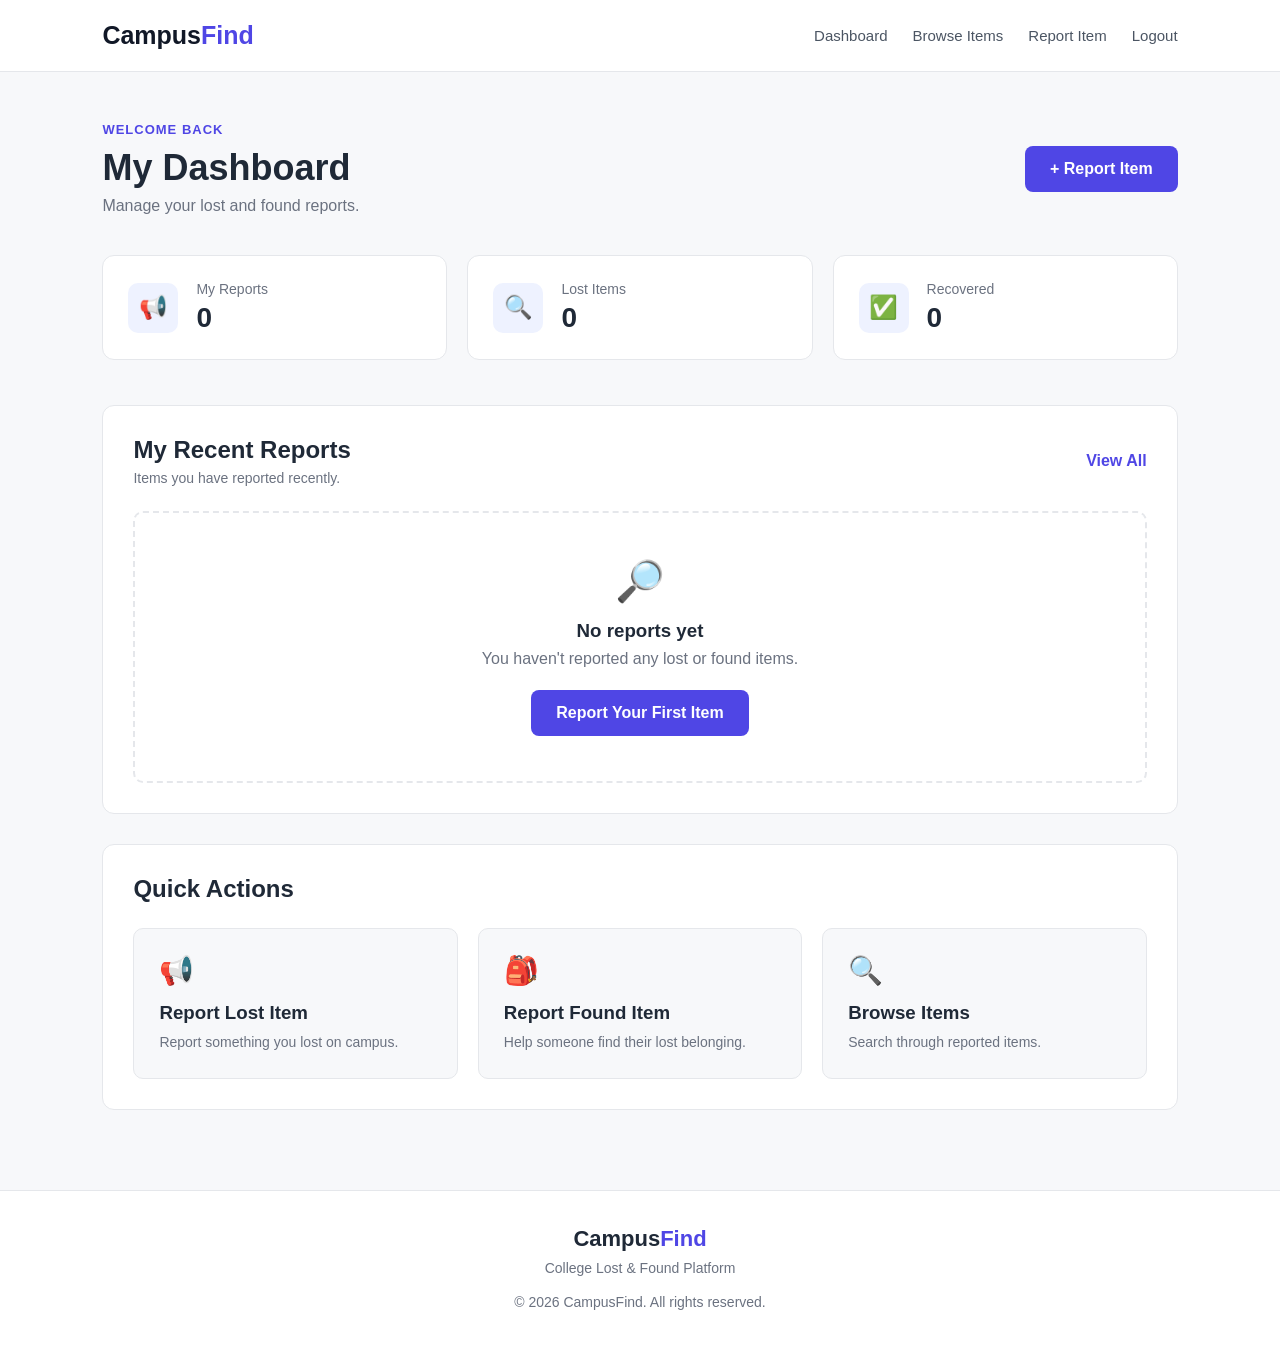
==== frontend/dashboard.html @ 8ce47c78 "Add user dashboard UI" ====
<!DOCTYPE html>
<html lang="en">

<head>
    <meta charset="UTF-8">
    <meta name="viewport" content="width=device-width, initial-scale=1.0">

    <title>Dashboard | CampusFind</title>

    <link rel="stylesheet" href="css/style.css">
</head>

<body>

    <!-- NAVBAR -->
    <nav class="navbar">

        <a href="index.html" class="logo">
            Campus<span>Find</span>
        </a>

        <div class="nav-links">
            <a href="dashboard.html">Dashboard</a>
            <a href="items.html">Browse Items</a>
            <a href="report.html">Report Item</a>
            <a href="index.html">Logout</a>
        </div>

    </nav>


    <!-- DASHBOARD -->
    <main class="dashboard">

        <div class="dashboard-header">

            <div>
                <p class="small-title">WELCOME BACK</p>

                <h1>My Dashboard</h1>

                <p class="dashboard-subtitle">
                    Manage your lost and found reports.
                </p>
            </div>

            <a href="report.html" class="btn primary-btn">
                + Report Item
            </a>

        </div>


        <!-- STAT CARDS -->
        <section class="stats">

            <div class="stat-card">
                <div class="stat-icon">📢</div>

                <div>
                    <p>My Reports</p>
                    <h2>0</h2>
                </div>
            </div>


            <div class="stat-card">
                <div class="stat-icon">🔍</div>

                <div>
                    <p>Lost Items</p>
                    <h2>0</h2>
                </div>
            </div>


            <div class="stat-card">
                <div class="stat-icon">✅</div>

                <div>
                    <p>Recovered</p>
                    <h2>0</h2>
                </div>
            </div>

        </section>


        <!-- MY REPORTS -->
        <section class="dashboard-section">

            <div class="section-title-row">

                <div>
                    <h2>My Recent Reports</h2>

                    <p>
                        Items you have reported recently.
                    </p>
                </div>

                <a href="items.html">
                    View All
                </a>

            </div>


            <!-- EMPTY STATE -->
            <div class="empty-state">

                <div class="empty-icon">
                    🔎
                </div>

                <h3>No reports yet</h3>

                <p>
                    You haven't reported any lost or found items.
                </p>

                <a href="report.html" class="btn primary-btn">
                    Report Your First Item
                </a>

            </div>

        </section>


        <!-- QUICK ACTIONS -->
        <section class="dashboard-section">

            <h2>Quick Actions</h2>

            <div class="quick-actions">

                <a href="report.html" class="quick-card">

                    <div class="quick-icon">📢</div>

                    <h3>Report Lost Item</h3>

                    <p>
                        Report something you lost on campus.
                    </p>

                </a>


                <a href="report.html" class="quick-card">

                    <div class="quick-icon">🎒</div>

                    <h3>Report Found Item</h3>

                    <p>
                        Help someone find their lost belonging.
                    </p>

                </a>


                <a href="items.html" class="quick-card">

                    <div class="quick-icon">🔍</div>

                    <h3>Browse Items</h3>

                    <p>
                        Search through reported items.
                    </p>

                </a>

            </div>

        </section>

    </main>


    <!-- FOOTER -->
    <footer>

        <div class="footer-logo">
            Campus<span>Find</span>
        </div>

        <p>
            College Lost & Found Platform
        </p>

        <p class="copyright">
            © 2026 CampusFind. All rights reserved.
        </p>

    </footer>

</body>

</html>
---- frontend/css/style.css ----
* {
    margin: 0;
    padding: 0;
    box-sizing: border-box;
}

body {
    font-family: Arial, sans-serif;
    background: #f7f8fa;
    color: #1f2937;
}


/* NAVBAR */

.navbar {
    height: 72px;
    background: white;

    display: flex;
    align-items: center;
    justify-content: space-between;

    padding: 0 8%;

    border-bottom: 1px solid #e5e7eb;
}

.logo {
    text-decoration: none;
    color: #111827;

    font-size: 25px;
    font-weight: 800;
}

.logo span,
.footer-logo span {
    color: #4f46e5;
}

.nav-links {
    display: flex;
    align-items: center;
    gap: 25px;
}

.nav-links a {
    text-decoration: none;
    color: #4b5563;
    font-size: 15px;
}

.nav-links a:hover {
    color: #4f46e5;
}

.nav-btn {
    background: #4f46e5;
    color: white !important;

    padding: 10px 18px;
    border-radius: 7px;
}


/* HERO */

.hero {
    min-height: 570px;

    display: flex;
    justify-content: center;
    align-items: center;

    text-align: center;

    padding: 60px 20px;

    background: white;
}

.hero-content {
    max-width: 750px;
}

.badge {
    display: inline-block;

    padding: 8px 14px;

    border-radius: 20px;

    background: #eef2ff;
    color: #4f46e5;

    font-size: 14px;
    font-weight: 600;

    margin-bottom: 22px;
}

.hero h1 {
    font-size: 58px;
    line-height: 1.1;

    color: #111827;

    margin-bottom: 25px;
}

.hero h1 span {
    display: block;
    color: #4f46e5;
}

.hero p {
    max-width: 620px;

    margin: 0 auto 32px;

    font-size: 18px;
    line-height: 1.7;

    color: #6b7280;
}


/* BUTTONS */

.hero-buttons {
    display: flex;
    justify-content: center;
    gap: 15px;
}

.btn {
    display: inline-block;

    padding: 14px 25px;

    border-radius: 8px;

    text-decoration: none;

    font-weight: 600;
}

.primary-btn {
    background: #4f46e5;
    color: white;
}

.primary-btn:hover {
    background: #4338ca;
}

.secondary-btn {
    background: white;
    color: #374151;

    border: 1px solid #d1d5db;
}


/* HOW IT WORKS */

.how-section {
    padding: 80px 8%;
}

.section-heading {
    text-align: center;
    margin-bottom: 45px;
}

.small-title {
    color: #4f46e5;

    font-size: 13px;
    font-weight: bold;

    letter-spacing: 1px;

    margin-bottom: 10px;
}

.section-heading h2 {
    font-size: 34px;
    margin-bottom: 12px;
}

.section-heading > p:last-child {
    color: #6b7280;
}


.steps {
    display: flex;
    justify-content: center;

    gap: 25px;
}

.step-card {
    background: white;

    width: 300px;

    padding: 30px;

    border: 1px solid #e5e7eb;

    border-radius: 12px;
}

.step-number {
    color: #4f46e5;

    font-size: 14px;
    font-weight: bold;

    margin-bottom: 20px;
}

.step-card h3 {
    margin-bottom: 12px;
}

.step-card p {
    color: #6b7280;
    line-height: 1.6;
}


/* CTA */

.cta {
    padding: 70px 20px;

    background: #111827;

    color: white;

    text-align: center;
}

.cta h2 {
    font-size: 34px;
    margin-bottom: 12px;
}

.cta p {
    color: #d1d5db;
    margin-bottom: 25px;
}


/* FOOTER */

footer {
    padding: 35px 20px;

    text-align: center;

    background: white;

    border-top: 1px solid #e5e7eb;
}

.footer-logo {
    font-size: 22px;
    font-weight: bold;

    margin-bottom: 8px;
}

footer p {
    color: #6b7280;
    font-size: 14px;
}

.copyright {
    margin-top: 18px;
}


/* MOBILE */

@media (max-width: 700px) {

    .navbar {
        padding: 0 5%;
    }

    .nav-links {
        gap: 10px;
    }

    .nav-links a:not(.nav-btn) {
        display: none;
    }

    .hero h1 {
        font-size: 42px;
    }

    .hero p {
        font-size: 16px;
    }

    .hero-buttons {
        flex-direction: column;
    }

    .steps {
        flex-direction: column;
        align-items: center;
    }

    .step-card {
        width: 100%;
        max-width: 400px;
    }
}
/* AUTH PAGES */

.auth-page {
    min-height: calc(100vh - 72px);

    display: flex;
    justify-content: center;
    align-items: center;

    padding: 50px 20px;

    background: #f7f8fa;
}

.auth-card {
    width: 100%;
    max-width: 450px;

    background: white;

    padding: 40px;

    border: 1px solid #e5e7eb;
    border-radius: 14px;

    box-shadow: 0 8px 30px rgba(0, 0, 0, 0.06);
}

.auth-header {
    text-align: center;
    margin-bottom: 30px;
}

.auth-header h1 {
    font-size: 30px;
    margin-bottom: 10px;
}

.auth-header p {
    color: #6b7280;
}


/* FORM */

.form-group {
    margin-bottom: 20px;
}

.form-group label {
    display: block;

    margin-bottom: 8px;

    font-size: 14px;
    font-weight: 600;
}

.form-group input {
    width: 100%;

    padding: 13px 14px;

    border: 1px solid #d1d5db;
    border-radius: 7px;

    font-size: 15px;

    outline: none;
}

.form-group input:focus {
    border-color: #4f46e5;
}


/* OPTIONS */

.form-options {
    display: flex;

    justify-content: space-between;
    align-items: center;

    margin-bottom: 25px;

    font-size: 13px;
}

.form-options a {
    color: #4f46e5;
    text-decoration: none;
}

.remember {
    display: flex;
    align-items: center;
    gap: 6px;
}


/* LOGIN BUTTON */

.auth-btn {
    width: 100%;

    padding: 14px;

    border: none;
    border-radius: 8px;

    background: #4f46e5;
    color: white;

    font-size: 16px;
    font-weight: 600;

    cursor: pointer;
}

.auth-btn:hover {
    background: #4338ca;
}


/* AUTH FOOTER */

.auth-footer {
    text-align: center;

    margin-top: 25px;

    font-size: 14px;

    color: #6b7280;
}

.auth-footer a {
    color: #4f46e5;

    font-weight: 600;

    text-decoration: none;
}
/* DASHBOARD */

.dashboard {
    min-height: calc(100vh - 72px);

    padding: 50px 8%;

    background: #f7f8fa;
}

.dashboard-header {
    display: flex;

    justify-content: space-between;
    align-items: center;

    margin-bottom: 40px;
}

.dashboard-header h1 {
    font-size: 36px;
    margin-bottom: 8px;
}

.dashboard-subtitle {
    color: #6b7280;
}

.stats {
    display: grid;

    grid-template-columns: repeat(3, 1fr);

    gap: 20px;

    margin-bottom: 45px;
}

.stat-card {
    display: flex;

    align-items: center;

    gap: 18px;

    background: white;

    padding: 25px;

    border: 1px solid #e5e7eb;

    border-radius: 12px;
}

.stat-icon {
    width: 50px;
    height: 50px;

    display: flex;

    justify-content: center;
    align-items: center;

    background: #eef2ff;

    border-radius: 10px;

    font-size: 23px;
}

.stat-card p {
    color: #6b7280;

    font-size: 14px;

    margin-bottom: 5px;
}

.stat-card h2 {
    font-size: 28px;
}


/* DASHBOARD SECTIONS */

.dashboard-section {
    background: white;

    padding: 30px;

    border: 1px solid #e5e7eb;

    border-radius: 12px;

    margin-bottom: 30px;
}

.section-title-row {
    display: flex;

    justify-content: space-between;

    align-items: center;

    margin-bottom: 25px;
}

.section-title-row h2,
.dashboard-section > h2 {
    margin-bottom: 6px;
}

.section-title-row p {
    color: #6b7280;

    font-size: 14px;
}

.section-title-row a {
    color: #4f46e5;

    text-decoration: none;

    font-weight: 600;
}


/* EMPTY STATE */

.empty-state {
    text-align: center;

    padding: 45px 20px;

    border: 2px dashed #e5e7eb;

    border-radius: 10px;
}

.empty-icon {
    font-size: 40px;

    margin-bottom: 15px;
}

.empty-state h3 {
    margin-bottom: 8px;
}

.empty-state p {
    color: #6b7280;

    margin-bottom: 22px;
}


/* QUICK ACTIONS */

.quick-actions {
    display: grid;

    grid-template-columns: repeat(3, 1fr);

    gap: 20px;

    margin-top: 25px;
}

.quick-card {
    padding: 25px;

    background: #f7f8fa;

    border: 1px solid #e5e7eb;

    border-radius: 10px;

    text-decoration: none;

    color: #1f2937;
}

.quick-card:hover {
    border-color: #4f46e5;
}

.quick-icon {
    font-size: 28px;

    margin-bottom: 15px;
}

.quick-card h3 {
    margin-bottom: 8px;
}

.quick-card p {
    color: #6b7280;

    font-size: 14px;

    line-height: 1.5;
}


/* DASHBOARD MOBILE */

@media (max-width: 700px) {

    .dashboard {
        padding: 35px 5%;
    }

    .dashboard-header {
        flex-direction: column;

        align-items: flex-start;

        gap: 20px;
    }

    .stats {
        grid-template-columns: 1fr;
    }

    .quick-actions {
        grid-template-columns: 1fr;
    }

    .dashboard-section {
        padding: 20px;
    }
}
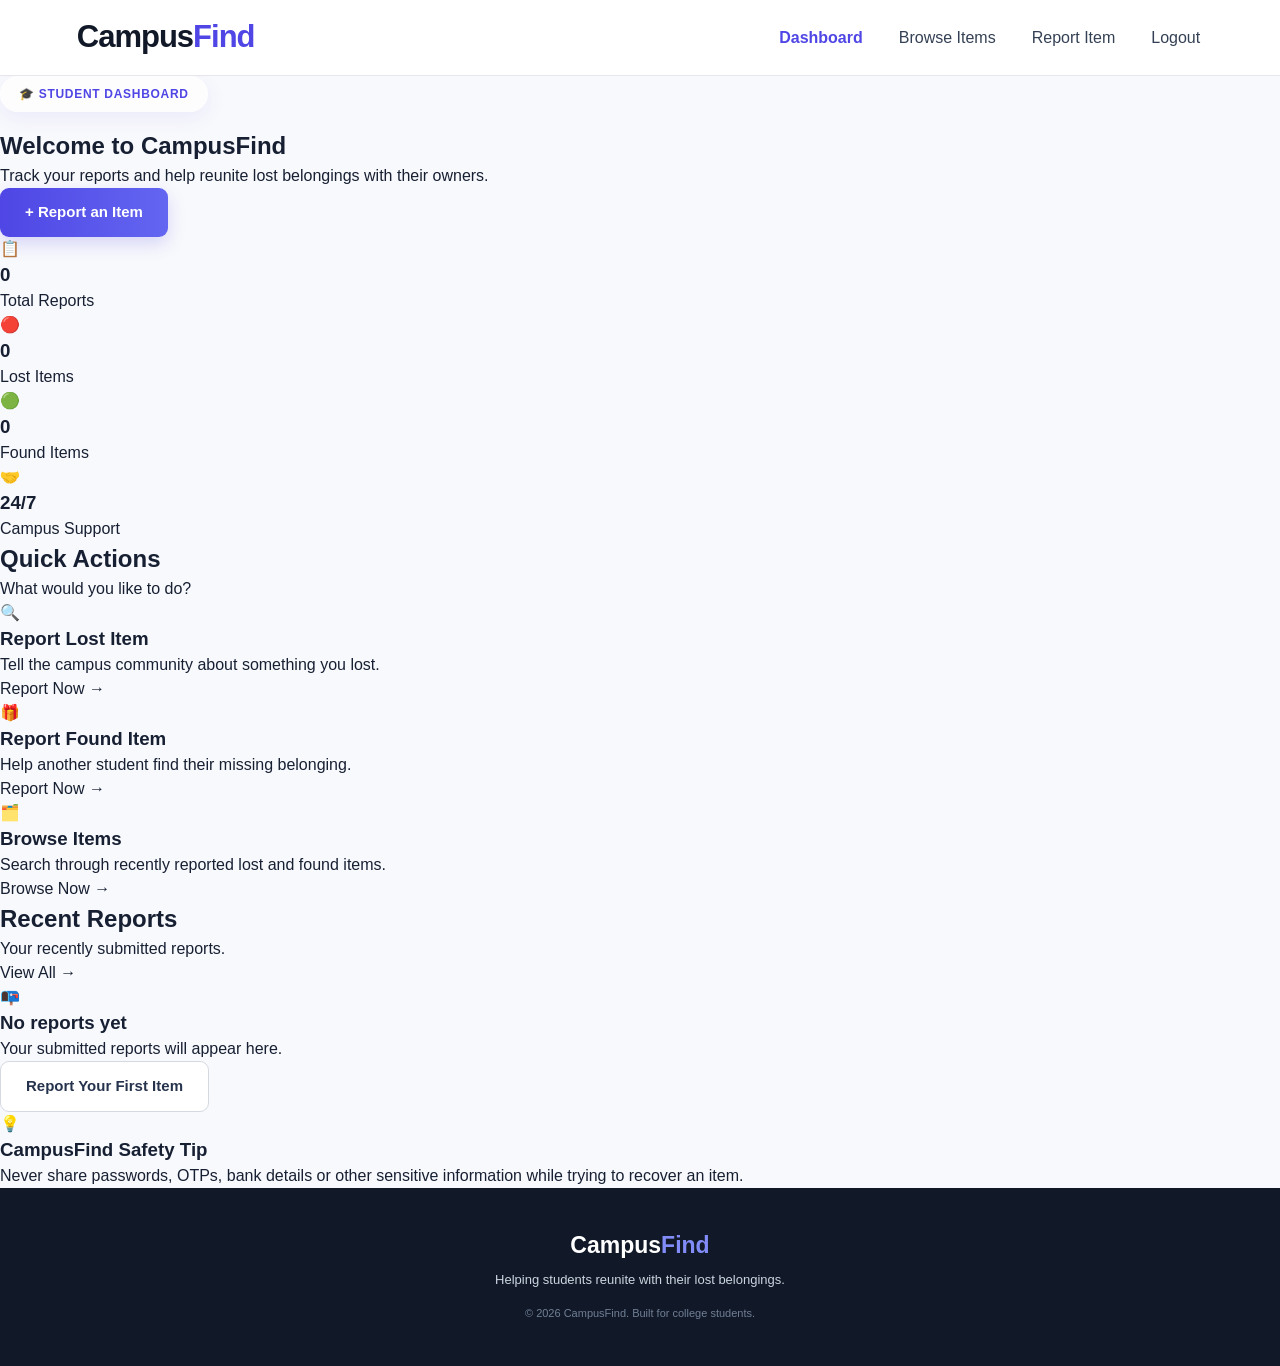
==== commit f14e00cf: "Add student dashboard" ====
--- a/frontend/dashboard.html
+++ b/frontend/dashboard.html
@@ -1,202 +1,242 @@
 <!DOCTYPE html>
 <html lang="en">
-
 <head>
     <meta charset="UTF-8">
     <meta name="viewport" content="width=device-width, initial-scale=1.0">
-
     <title>Dashboard | CampusFind</title>
-
     <link rel="stylesheet" href="css/style.css">
 </head>
 
 <body>
 
-    <!-- NAVBAR -->
-    <nav class="navbar">
-
-        <a href="index.html" class="logo">
-            Campus<span>Find</span>
+<nav class="navbar">
+
+    <a href="index.html" class="logo">
+        Campus<span>Find</span>
+    </a>
+
+    <div class="nav-links">
+        <a href="dashboard.html" class="active">Dashboard</a>
+        <a href="items.html">Browse Items</a>
+        <a href="report.html">Report Item</a>
+        <a href="login.html">Logout</a>
+    </div>
+
+</nav>
+
+
+<main class="dashboard-container">
+
+    <!-- Welcome -->
+    <section class="dashboard-welcome">
+
+        <div>
+            <div class="hero-badge">
+                🎓 STUDENT DASHBOARD
+            </div>
+
+            <h1>
+                Welcome to <span>CampusFind</span>
+            </h1>
+
+            <p>
+                Track your reports and help reunite lost belongings
+                with their owners.
+            </p>
+        </div>
+
+        <a href="report.html" class="primary-btn">
+            + Report an Item
         </a>
 
-        <div class="nav-links">
-            <a href="dashboard.html">Dashboard</a>
-            <a href="items.html">Browse Items</a>
-            <a href="report.html">Report Item</a>
-            <a href="index.html">Logout</a>
-        </div>
-
-    </nav>
-
-
-    <!-- DASHBOARD -->
-    <main class="dashboard">
-
-        <div class="dashboard-header">
-
-            <div>
-                <p class="small-title">WELCOME BACK</p>
-
-                <h1>My Dashboard</h1>
-
-                <p class="dashboard-subtitle">
-                    Manage your lost and found reports.
-                </p>
-            </div>
-
-            <a href="report.html" class="btn primary-btn">
-                + Report Item
-            </a>
-
-        </div>
-
-
-        <!-- STAT CARDS -->
-        <section class="stats">
-
-            <div class="stat-card">
-                <div class="stat-icon">📢</div>
-
-                <div>
-                    <p>My Reports</p>
-                    <h2>0</h2>
+    </section>
+
+
+    <!-- Statistics -->
+    <section class="stats-grid">
+
+        <div class="stat-card">
+            <div class="stat-icon">📋</div>
+            <div>
+                <h3 id="totalReports">0</h3>
+                <p>Total Reports</p>
+            </div>
+        </div>
+
+        <div class="stat-card">
+            <div class="stat-icon lost-stat">🔴</div>
+            <div>
+                <h3 id="lostReports">0</h3>
+                <p>Lost Items</p>
+            </div>
+        </div>
+
+        <div class="stat-card">
+            <div class="stat-icon found-stat">🟢</div>
+            <div>
+                <h3 id="foundReports">0</h3>
+                <p>Found Items</p>
+            </div>
+        </div>
+
+        <div class="stat-card">
+            <div class="stat-icon">🤝</div>
+            <div>
+                <h3>24/7</h3>
+                <p>Campus Support</p>
+            </div>
+        </div>
+
+    </section>
+
+
+    <!-- Quick Actions -->
+    <section class="dashboard-section">
+
+        <div class="section-heading">
+            <div>
+                <h2>Quick Actions</h2>
+                <p>What would you like to do?</p>
+            </div>
+        </div>
+
+
+        <div class="quick-actions">
+
+            <a href="report.html" class="action-card">
+
+                <div class="action-icon">
+                    🔍
                 </div>
-            </div>
-
-
-            <div class="stat-card">
-                <div class="stat-icon">🔍</div>
-
-                <div>
-                    <p>Lost Items</p>
-                    <h2>0</h2>
+
+                <h3>Report Lost Item</h3>
+
+                <p>
+                    Tell the campus community about something you lost.
+                </p>
+
+                <span>Report Now →</span>
+
+            </a>
+
+
+            <a href="report.html" class="action-card">
+
+                <div class="action-icon found-action">
+                    🎁
                 </div>
-            </div>
-
-
-            <div class="stat-card">
-                <div class="stat-icon">✅</div>
-
-                <div>
-                    <p>Recovered</p>
-                    <h2>0</h2>
+
+                <h3>Report Found Item</h3>
+
+                <p>
+                    Help another student find their missing belonging.
+                </p>
+
+                <span>Report Now →</span>
+
+            </a>
+
+
+            <a href="items.html" class="action-card">
+
+                <div class="action-icon browse-action">
+                    🗂️
                 </div>
-            </div>
-
-        </section>
-
-
-        <!-- MY REPORTS -->
-        <section class="dashboard-section">
-
-            <div class="section-title-row">
-
-                <div>
-                    <h2>My Recent Reports</h2>
-
-                    <p>
-                        Items you have reported recently.
-                    </p>
-                </div>
-
-                <a href="items.html">
-                    View All
-                </a>
-
-            </div>
-
-
-            <!-- EMPTY STATE -->
-            <div class="empty-state">
-
-                <div class="empty-icon">
-                    🔎
-                </div>
+
+                <h3>Browse Items</h3>
+
+                <p>
+                    Search through recently reported lost and found items.
+                </p>
+
+                <span>Browse Now →</span>
+
+            </a>
+
+        </div>
+
+    </section>
+
+
+    <!-- Recent Reports -->
+    <section class="dashboard-section">
+
+        <div class="section-heading">
+
+            <div>
+                <h2>Recent Reports</h2>
+                <p>Your recently submitted reports.</p>
+            </div>
+
+            <a href="items.html">
+                View All →
+            </a>
+
+        </div>
+
+
+        <div id="recentReports" class="recent-reports">
+
+            <div class="empty-dashboard">
+
+                <div>📭</div>
 
                 <h3>No reports yet</h3>
 
                 <p>
-                    You haven't reported any lost or found items.
-                </p>
-
-                <a href="report.html" class="btn primary-btn">
+                    Your submitted reports will appear here.
+                </p>
+
+                <a href="report.html" class="secondary-btn">
                     Report Your First Item
                 </a>
 
             </div>
 
-        </section>
-
-
-        <!-- QUICK ACTIONS -->
-        <section class="dashboard-section">
-
-            <h2>Quick Actions</h2>
-
-            <div class="quick-actions">
-
-                <a href="report.html" class="quick-card">
-
-                    <div class="quick-icon">📢</div>
-
-                    <h3>Report Lost Item</h3>
-
-                    <p>
-                        Report something you lost on campus.
-                    </p>
-
-                </a>
-
-
-                <a href="report.html" class="quick-card">
-
-                    <div class="quick-icon">🎒</div>
-
-                    <h3>Report Found Item</h3>
-
-                    <p>
-                        Help someone find their lost belonging.
-                    </p>
-
-                </a>
-
-
-                <a href="items.html" class="quick-card">
-
-                    <div class="quick-icon">🔍</div>
-
-                    <h3>Browse Items</h3>
-
-                    <p>
-                        Search through reported items.
-                    </p>
-
-                </a>
-
-            </div>
-
-        </section>
-
-    </main>
-
-
-    <!-- FOOTER -->
-    <footer>
-
-        <div class="footer-logo">
-            Campus<span>Find</span>
-        </div>
-
-        <p>
-            College Lost & Found Platform
-        </p>
-
-        <p class="copyright">
-            © 2026 CampusFind. All rights reserved.
-        </p>
-
-    </footer>
+        </div>
+
+    </section>
+
+
+    <!-- Safety Tip -->
+    <section class="dashboard-tip">
+
+        <div class="tip-icon">
+            💡
+        </div>
+
+        <div>
+            <h3>CampusFind Safety Tip</h3>
+
+            <p>
+                Never share passwords, OTPs, bank details or other
+                sensitive information while trying to recover an item.
+            </p>
+        </div>
+
+    </section>
+
+</main>
+
+
+<footer>
+
+    <div class="footer-logo">
+        Campus<span>Find</span>
+    </div>
+
+    <p>
+        Helping students reunite with their lost belongings.
+    </p>
+
+    <p class="copyright">
+        © 2026 CampusFind. Built for college students.
+    </p>
+
+</footer>
+
+
+<script src="js/app.js"></script>
 
 </body>
-
 </html>
--- a/frontend/css/style.css
+++ b/frontend/css/style.css
@@ -1,702 +1,1748 @@
+/* =========================================================
+   CAMPUSFIND - COMPLETE STYLESHEET
+   Gradient & Illustration UI
+   ========================================================= */
+
+
+/* =========================================================
+   RESET
+   ========================================================= */
+
 * {
     margin: 0;
     padding: 0;
     box-sizing: border-box;
 }
 
+html {
+    scroll-behavior: smooth;
+}
+
 body {
-    font-family: Arial, sans-serif;
-    background: #f7f8fa;
-    color: #1f2937;
-}
-
-
-/* NAVBAR */
+    font-family: Arial, Helvetica, sans-serif;
+    background: #f8f9fc;
+    color: #172033;
+    line-height: 1.5;
+}
+
+a {
+    text-decoration: none;
+    color: inherit;
+}
+
+button,
+input,
+select,
+textarea {
+    font-family: inherit;
+}
+
+
+/* =========================================================
+   NAVBAR
+   ========================================================= */
 
 .navbar {
-    height: 72px;
-    background: white;
+    height: 76px;
 
     display: flex;
     align-items: center;
     justify-content: space-between;
 
-    padding: 0 8%;
+    padding: 0 6%;
+
+    background: rgba(255, 255, 255, 0.97);
 
     border-bottom: 1px solid #e5e7eb;
+
+    position: relative;
+    z-index: 50;
 }
 
 .logo {
-    text-decoration: none;
+    font-size: 31px;
+    font-weight: 800;
+    letter-spacing: -1px;
     color: #111827;
-
-    font-size: 25px;
-    font-weight: 800;
-}
-
-.logo span,
-.footer-logo span {
+}
+
+.logo span {
     color: #4f46e5;
 }
 
 .nav-links {
     display: flex;
     align-items: center;
-    gap: 25px;
+    gap: 30px;
 }
 
 .nav-links a {
-    text-decoration: none;
-    color: #4b5563;
-    font-size: 15px;
+    color: #344054;
+    font-size: 16px;
+    font-weight: 500;
+
+    padding: 10px 3px;
+
+    transition: 0.2s;
 }
 
 .nav-links a:hover {
     color: #4f46e5;
 }
 
-.nav-btn {
-    background: #4f46e5;
-    color: white !important;
-
-    padding: 10px 18px;
-    border-radius: 7px;
-}
-
-
-/* HERO */
-
-.hero {
-    min-height: 570px;
-
-    display: flex;
+.nav-links a.active {
+    color: #4f46e5;
+    font-weight: 700;
+}
+
+
+/* =========================================================
+   GENERAL BUTTONS
+   ========================================================= */
+
+.btn,
+button {
+    cursor: pointer;
+}
+
+.primary-btn {
+    display: inline-flex;
+    align-items: center;
     justify-content: center;
-    align-items: center;
+
+    padding: 13px 25px;
+
+    border: none;
+    border-radius: 9px;
+
+    background: linear-gradient(
+        90deg,
+        #4f46e5,
+        #6366f1
+    );
+
+    color: white;
+
+    font-size: 15px;
+    font-weight: 700;
+
+    box-shadow:
+        0 7px 18px rgba(79, 70, 229, 0.2);
+
+    transition: 0.2s;
+}
+
+.primary-btn:hover {
+    transform: translateY(-2px);
+
+    box-shadow:
+        0 10px 24px rgba(79, 70, 229, 0.28);
+}
+
+.secondary-btn {
+    display: inline-flex;
+    align-items: center;
+    justify-content: center;
+
+    padding: 13px 25px;
+
+    border: 1px solid #d5d9e2;
+    border-radius: 9px;
+
+    background: white;
+
+    color: #26334d;
+
+    font-size: 15px;
+    font-weight: 700;
+
+    transition: 0.2s;
+}
+
+.secondary-btn:hover {
+    border-color: #6366f1;
+    color: #4f46e5;
+}
+
+
+/* =========================================================
+   REPORT HERO
+   ========================================================= */
+
+.report-hero {
+    position: relative;
+
+    min-height: 390px;
+
+    display: flex;
+    align-items: center;
+    justify-content: center;
+
+    overflow: hidden;
+
+    padding: 60px 8% 90px;
+
+    background:
+        radial-gradient(
+            circle at 12% 45%,
+            #e0e2ff 0,
+            transparent 28%
+        ),
+        radial-gradient(
+            circle at 88% 20%,
+            #ded9ff 0,
+            transparent 27%
+        ),
+        linear-gradient(
+            135deg,
+            #f8f8ff,
+            #eef0ff 50%,
+            #faf9ff
+        );
+}
+
+
+/* =========================================================
+   HERO CONTENT
+   ========================================================= */
+
+.hero-content {
+    position: relative;
+
+    z-index: 5;
+
+    width: 62%;
 
     text-align: center;
-
-    padding: 60px 20px;
+}
+
+.hero-badge {
+    display: inline-block;
+
+    padding: 9px 19px;
+
+    margin-bottom: 16px;
+
+    border-radius: 30px;
+
+    background: rgba(255, 255, 255, 0.75);
+
+    color: #4f46e5;
+
+    font-size: 12px;
+
+    font-weight: 800;
+
+    letter-spacing: 0.7px;
+
+    box-shadow:
+        0 6px 20px rgba(79, 70, 229, 0.08);
+}
+
+.report-hero h1 {
+    margin-bottom: 15px;
+
+    font-size: 55px;
+
+    line-height: 1.08;
+
+    letter-spacing: -1.5px;
+
+    color: #111827;
+}
+
+.report-hero h1 span {
+    color: #4f46e5;
+}
+
+.report-hero .hero-content > p {
+    max-width: 650px;
+
+    margin: auto;
+
+    color: #64748b;
+
+    font-size: 17px;
+
+    line-height: 1.7;
+}
+
+
+/* =========================================================
+   HERO DECORATIONS
+   ========================================================= */
+
+.hero-decoration {
+    position: absolute;
+
+    border-radius: 50%;
+
+    opacity: 0.55;
+
+    pointer-events: none;
+}
+
+.decoration-one {
+    width: 190px;
+    height: 190px;
+
+    left: -75px;
+    top: 80px;
+
+    background: #d9dcff;
+}
+
+.decoration-two {
+    width: 250px;
+    height: 250px;
+
+    right: -100px;
+    bottom: -120px;
+
+    background: #e1ddff;
+}
+
+
+/* =========================================================
+   CAMPUS ILLUSTRATION
+   ========================================================= */
+
+.campus-illustration {
+    position: absolute;
+
+    right: 4%;
+    bottom: 0;
+
+    width: 300px;
+    height: 265px;
+
+    overflow: hidden;
+
+    border-radius: 150px 150px 0 0;
+
+    background:
+        linear-gradient(
+            180deg,
+            #dfe3ff,
+            #f4f4ff
+        );
+
+    z-index: 3;
+}
+
+.sun {
+    position: absolute;
+
+    width: 70px;
+    height: 70px;
+
+    top: 30px;
+    right: 55px;
+
+    border-radius: 50%;
+
+    background: #ffd86b;
+}
+
+.hill {
+    position: absolute;
+
+    border-radius: 50%;
+
+    bottom: -80px;
+}
+
+.hill-one {
+    width: 360px;
+    height: 190px;
+
+    left: -80px;
+
+    background: #b8b5f5;
+}
+
+.hill-two {
+    width: 310px;
+    height: 140px;
+
+    right: -100px;
+
+    background: #9e9ae9;
+}
+
+
+/* =========================================================
+   ILLUSTRATION SIGN
+   ========================================================= */
+
+.sign-board {
+    position: absolute;
+
+    z-index: 6;
+
+    left: 80px;
+    bottom: 50px;
+
+    width: 105px;
+
+    padding: 12px 10px;
+
+    border-radius: 8px;
 
     background: white;
-}
-
-.hero-content {
-    max-width: 750px;
-}
+
+    color: #3730a3;
+
+    text-align: center;
+
+    font-size: 13px;
+
+    font-weight: 800;
+
+    transform: rotate(-4deg);
+
+    box-shadow:
+        0 9px 22px rgba(30, 27, 75, 0.15);
+}
+
+.sign-board div:nth-child(2) {
+    margin: 2px 0;
+
+    color: #4f46e5;
+
+    font-size: 20px;
+}
+
+.illustration-text {
+    position: absolute;
+
+    z-index: 7;
+
+    left: 20px;
+    bottom: 13px;
+
+    color: white;
+
+    font-size: 12px;
+
+    font-weight: 600;
+}
+
+.flower {
+    position: absolute;
+
+    z-index: 7;
+
+    color: #f472b6;
+
+    font-size: 23px;
+}
+
+.flower-one {
+    left: 25px;
+    bottom: 25px;
+}
+
+.flower-two {
+    right: 28px;
+    bottom: 38px;
+}
+
+.flower-three {
+    right: 90px;
+    bottom: 17px;
+}
+
+
+/* =========================================================
+   MAIN REPORT LAYOUT
+   ========================================================= */
+
+.report-container {
+    position: relative;
+
+    z-index: 10;
+
+    display: grid;
+
+    grid-template-columns:
+        minmax(0, 1.55fr)
+        minmax(280px, 0.85fr);
+
+    gap: 25px;
+
+    width: 100%;
+    max-width: 1150px;
+
+    margin: -45px auto 70px;
+
+    padding: 0 20px;
+}
+
+
+/* =========================================================
+   REPORT FORM CARD
+   ========================================================= */
+
+.report-form-card {
+    background: rgba(255, 255, 255, 0.98);
+
+    padding: 34px;
+
+    border-radius: 18px;
+
+    border: 1px solid #e5e7eb;
+
+    box-shadow:
+        0 20px 50px rgba(65, 60, 130, 0.12);
+}
+
+
+/* =========================================================
+   FORM HEADER
+   ========================================================= */
+
+.form-card-header {
+    display: flex;
+
+    align-items: center;
+
+    gap: 15px;
+
+    margin-bottom: 32px;
+
+    padding-bottom: 20px;
+
+    border-bottom: 1px solid #edf0f5;
+}
+
+.form-icon {
+    width: 53px;
+    height: 53px;
+
+    display: flex;
+
+    justify-content: center;
+    align-items: center;
+
+    border-radius: 14px;
+
+    background:
+        linear-gradient(
+            135deg,
+            #e8e6ff,
+            #f2f0ff
+        );
+
+    font-size: 23px;
+}
+
+.form-card-header h2 {
+    margin-bottom: 4px;
+
+    color: #172033;
+
+    font-size: 23px;
+}
+
+.form-card-header p {
+    color: #7b8799;
+
+    font-size: 14px;
+}
+
+
+/* =========================================================
+   FORM GROUPS
+   ========================================================= */
+
+.report-form-card .form-group {
+    margin-bottom: 24px;
+}
+
+.report-form-card .form-group > label,
+.label-row label {
+    display: block;
+
+    margin-bottom: 8px;
+
+    color: #172033;
+
+    font-size: 14px;
+
+    font-weight: 750;
+}
+
+.required {
+    color: #ef4444;
+}
+
+.optional {
+    color: #94a3b8;
+
+    font-weight: 500;
+}
+
+.field-hint {
+    margin-bottom: 12px;
+
+    color: #8a96a8;
+
+    font-size: 12px;
+}
+
+
+/* =========================================================
+   INPUTS
+   ========================================================= */
+
+.report-form-card input[type="text"],
+.report-form-card input[type="date"],
+.report-form-card select,
+.report-form-card textarea {
+    width: 100%;
+
+    padding: 14px 15px;
+
+    border: 1px solid #d7ddea;
+
+    border-radius: 10px;
+
+    outline: none;
+
+    background: white;
+
+    color: #172033;
+
+    font-size: 14px;
+
+    transition:
+        border-color 0.2s,
+        box-shadow 0.2s,
+        transform 0.2s;
+}
+
+.report-form-card input::placeholder,
+.report-form-card textarea::placeholder {
+    color: #9aa4b4;
+}
+
+.report-form-card input:focus,
+.report-form-card select:focus,
+.report-form-card textarea:focus {
+    border-color: #6366f1;
+
+    box-shadow:
+        0 0 0 3px rgba(99, 102, 241, 0.10);
+}
+
+.report-form-card textarea {
+    min-height: 120px;
+
+    resize: vertical;
+}
+
+
+/* =========================================================
+   STATUS OPTIONS
+   ========================================================= */
+
+.status-options {
+    display: grid;
+
+    grid-template-columns: 1fr 1fr;
+
+    gap: 14px;
+}
+
+.status-option {
+    display: block;
+
+    cursor: pointer;
+}
+
+.status-option > input {
+    display: none;
+}
+
+.status-content {
+    display: flex;
+
+    align-items: center;
+
+    gap: 13px;
+
+    min-height: 78px;
+
+    padding: 12px 15px;
+
+    border: 1.5px solid #d7ddea;
+
+    border-radius: 11px;
+
+    background: white;
+
+    transition: 0.2s;
+}
+
+.status-option:hover .status-content {
+    border-color: #a5b4fc;
+
+    transform: translateY(-2px);
+
+    box-shadow:
+        0 5px 15px rgba(79, 70, 229, 0.07);
+}
+
+.status-option input:checked + .status-content {
+    border-color: #4f46e5;
+
+    background: #f2f2ff;
+
+    box-shadow:
+        0 6px 18px rgba(79, 70, 229, 0.08);
+}
+
+.status-circle {
+    width: 41px;
+    height: 41px;
+
+    flex-shrink: 0;
+
+    display: flex;
+
+    justify-content: center;
+    align-items: center;
+
+    border-radius: 50%;
+
+    font-weight: 800;
+}
+
+.lost-circle {
+    background: #ffe1e8;
+
+    color: #e11d48;
+}
+
+.found-circle {
+    background: #dff8ed;
+
+    color: #059669;
+}
+
+.status-content strong {
+    display: block;
+
+    margin-bottom: 4px;
+
+    color: #172033;
+
+    font-size: 14px;
+}
+
+.status-option input:checked + .status-content strong {
+    color: #4338ca;
+}
+
+.status-content small {
+    color: #8792a5;
+
+    font-size: 12px;
+}
+
+
+/* =========================================================
+   CHARACTER COUNT
+   ========================================================= */
+
+.label-row {
+    display: flex;
+
+    align-items: center;
+
+    justify-content: space-between;
+}
+
+#characterCount {
+    color: #94a3b8;
+
+    font-size: 11px;
+}
+
+
+/* =========================================================
+   IMAGE UPLOAD
+   ========================================================= */
+
+.upload-box {
+    position: relative;
+
+    display: flex;
+
+    flex-direction: column;
+
+    align-items: center;
+
+    justify-content: center;
+
+    min-height: 125px;
+
+    padding: 20px;
+
+    border: 1.5px dashed #9daeff;
+
+    border-radius: 11px;
+
+    background:
+        linear-gradient(
+            135deg,
+            #fafaff,
+            #f6f7ff
+        );
+
+    text-align: center;
+
+    cursor: pointer;
+
+    transition: 0.2s;
+}
+
+.upload-box:hover {
+    border-color: #6366f1;
+
+    background: #f0f1ff;
+
+    transform: translateY(-1px);
+}
+
+.upload-box input {
+    position: absolute;
+
+    inset: 0;
+
+    width: 100%;
+    height: 100%;
+
+    opacity: 0;
+
+    cursor: pointer;
+}
+
+.upload-icon {
+    margin-bottom: 6px;
+
+    color: #5664a7;
+
+    font-size: 28px;
+}
+
+.upload-box strong {
+    color: #26345c;
+
+    font-size: 13px;
+}
+
+.upload-box small {
+    margin-top: 4px;
+
+    color: #94a3b8;
+
+    font-size: 11px;
+}
+
+
+/* =========================================================
+   SUBMIT BUTTON
+   ========================================================= */
+
+.submit-report-btn {
+    width: 100%;
+
+    display: flex;
+
+    align-items: center;
+    justify-content: center;
+
+    gap: 10px;
+
+    padding: 15px;
+
+    border: none;
+
+    border-radius: 10px;
+
+    background:
+        linear-gradient(
+            90deg,
+            #4f46e5,
+            #6366f1,
+            #7c3aed
+        );
+
+    color: white;
+
+    font-size: 15px;
+
+    font-weight: 750;
+
+    cursor: pointer;
+
+    box-shadow:
+        0 8px 20px rgba(79, 70, 229, 0.22);
+
+    transition: 0.2s;
+}
+
+.submit-report-btn:hover {
+    transform: translateY(-2px);
+
+    box-shadow:
+        0 12px 27px rgba(79, 70, 229, 0.3);
+}
+
+.submit-report-btn:active {
+    transform: translateY(0);
+}
+
+.submit-report-btn span {
+    font-size: 17px;
+}
+
+
+/* =========================================================
+   SIDEBAR
+   ========================================================= */
+
+.report-sidebar {
+    display: flex;
+
+    flex-direction: column;
+
+    gap: 20px;
+}
+
+
+/* =========================================================
+   SIDE CARDS
+   ========================================================= */
+
+.side-card {
+    padding: 24px;
+
+    border-radius: 16px;
+
+    border: 1px solid rgba(226, 232, 240, 0.9);
+
+    box-shadow:
+        0 10px 30px rgba(65, 60, 130, 0.07);
+}
+
+
+/* =========================================================
+   WHY REPORT CARD
+   ========================================================= */
+
+.why-card {
+    background:
+        linear-gradient(
+            145deg,
+            #f4f2ff,
+            #ffffff
+        );
+}
+
+.side-card-title {
+    display: flex;
+
+    gap: 13px;
+
+    margin-bottom: 24px;
+}
+
+.side-icon {
+    width: 45px;
+    height: 45px;
+
+    flex-shrink: 0;
+
+    display: flex;
+
+    align-items: center;
+    justify-content: center;
+
+    border-radius: 12px;
+
+    font-size: 20px;
+}
+
+.purple-icon {
+    background: #e7e5ff;
+
+    color: #4f46e5;
+}
+
+.side-card h3 {
+    margin-bottom: 5px;
+
+    color: #172033;
+
+    font-size: 16px;
+}
+
+.side-card p {
+    color: #68758a;
+
+    font-size: 13px;
+
+    line-height: 1.55;
+}
+
+
+/* =========================================================
+   BENEFITS
+   ========================================================= */
+
+.benefit-list {
+    display: flex;
+
+    flex-direction: column;
+
+    gap: 16px;
+}
+
+.benefit {
+    display: flex;
+
+    align-items: center;
+
+    gap: 13px;
+}
+
+.benefit > span {
+    width: 37px;
+    height: 37px;
+
+    flex-shrink: 0;
+
+    display: flex;
+
+    align-items: center;
+    justify-content: center;
+
+    border-radius: 10px;
+
+    background: white;
+
+    box-shadow:
+        0 3px 10px rgba(0, 0, 0, 0.05);
+}
+
+.benefit p {
+    margin: 0;
+
+    color: #43506a;
+
+    font-size: 13px;
+}
+
+.side-message {
+    margin-top: 24px;
+
+    color: #6156c7;
+
+    font-size: 14px;
+
+    font-weight: 700;
+
+    text-align: center;
+
+    font-style: italic;
+}
+
+
+/* =========================================================
+   TIPS CARD
+   ========================================================= */
+
+.tips-card {
+    background:
+        linear-gradient(
+            145deg,
+            #effcf7,
+            #ffffff
+        );
+}
+
+.side-card-heading {
+    display: flex;
+
+    align-items: center;
+
+    gap: 12px;
+
+    margin-bottom: 20px;
+}
+
+.green-icon {
+    background: #dff8ed;
+
+    color: #059669;
+}
+
+.tips-list {
+    display: flex;
+
+    flex-direction: column;
+
+    gap: 12px;
+
+    padding: 0;
+
+    margin: 0;
+
+    list-style: none;
+}
+
+.tips-list li {
+    display: flex;
+
+    align-items: flex-start;
+
+    gap: 10px;
+
+    color: #526176;
+
+    font-size: 13px;
+
+    line-height: 1.45;
+}
+
+.tips-list li span {
+    width: 20px;
+    height: 20px;
+
+    flex-shrink: 0;
+
+    display: flex;
+
+    align-items: center;
+    justify-content: center;
+
+    border-radius: 50%;
+
+    background: #20b77a;
+
+    color: white;
+
+    font-size: 11px;
+
+    font-weight: bold;
+}
+
+
+/* =========================================================
+   REMEMBER CARD
+   ========================================================= */
+
+.remember-card {
+    display: flex;
+
+    align-items: center;
+
+    gap: 13px;
+
+    background:
+        linear-gradient(
+            145deg,
+            #fff8e6,
+            #fffdf7
+        );
+}
+
+.remember-icon {
+    width: 42px;
+    height: 42px;
+
+    flex-shrink: 0;
+
+    display: flex;
+
+    align-items: center;
+    justify-content: center;
+
+    border-radius: 11px;
+
+    background: #fff0c7;
+
+    font-size: 20px;
+}
+
+.remember-card h3 {
+    color: #795b18;
+}
+
+.remember-card p {
+    color: #806d43;
+
+    font-size: 12px;
+}
+
+.smile {
+    margin-left: auto;
+
+    color: #d4bd7b;
+
+    font-size: 30px;
+}
+
+
+/* =========================================================
+   GENERAL PAGE SECTIONS
+   These also help your other HTML pages
+   ========================================================= */
+
+.page-container {
+    width: 100%;
+    max-width: 1150px;
+
+    margin: auto;
+
+    padding: 50px 20px;
+}
+
+.page-header {
+    text-align: center;
+
+    margin-bottom: 35px;
+}
+
+.page-header h1 {
+    margin-bottom: 10px;
+
+    color: #172033;
+
+    font-size: 40px;
+}
+
+.page-header p {
+    color: #68758a;
+
+    font-size: 16px;
+}
+
+
+/* =========================================================
+   GENERAL CARDS
+   ========================================================= */
+
+.card {
+    background: white;
+
+    border: 1px solid #e5e7eb;
+
+    border-radius: 16px;
+
+    padding: 25px;
+
+    box-shadow:
+        0 10px 30px rgba(65, 60, 130, 0.06);
+}
+
+
+/* =========================================================
+   SEARCH BAR
+   ========================================================= */
+
+.search-box {
+    display: flex;
+
+    align-items: center;
+
+    gap: 10px;
+
+    width: 100%;
+
+    max-width: 700px;
+
+    margin: 0 auto 30px;
+}
+
+.search-box input {
+    flex: 1;
+
+    padding: 14px 16px;
+
+    border: 1px solid #d7ddea;
+
+    border-radius: 10px;
+
+    outline: none;
+
+    font-size: 14px;
+}
+
+.search-box input:focus {
+    border-color: #6366f1;
+
+    box-shadow:
+        0 0 0 3px rgba(99, 102, 241, 0.1);
+}
+
+
+/* =========================================================
+   ITEM GRID
+   ========================================================= */
+
+.items-grid {
+    display: grid;
+
+    grid-template-columns:
+        repeat(3, 1fr);
+
+    gap: 20px;
+}
+
+.item-card {
+    background: white;
+
+    border: 1px solid #e5e7eb;
+
+    border-radius: 15px;
+
+    padding: 20px;
+
+    transition: 0.2s;
+
+    box-shadow:
+        0 7px 20px rgba(0, 0, 0, 0.04);
+}
+
+.item-card:hover {
+    transform: translateY(-4px);
+
+    box-shadow:
+        0 15px 30px rgba(65, 60, 130, 0.1);
+}
+
+.item-card h3 {
+    margin-bottom: 7px;
+
+    color: #172033;
+}
+
+.item-card p {
+    color: #68758a;
+
+    font-size: 13px;
+}
+
+
+/* =========================================================
+   BADGES
+   ========================================================= */
 
 .badge {
     display: inline-block;
 
-    padding: 8px 14px;
+    padding: 5px 10px;
 
     border-radius: 20px;
 
-    background: #eef2ff;
-    color: #4f46e5;
-
-    font-size: 14px;
-    font-weight: 600;
-
-    margin-bottom: 22px;
-}
-
-.hero h1 {
-    font-size: 58px;
-    line-height: 1.1;
-
-    color: #111827;
-
-    margin-bottom: 25px;
-}
-
-.hero h1 span {
-    display: block;
-    color: #4f46e5;
-}
-
-.hero p {
-    max-width: 620px;
-
-    margin: 0 auto 32px;
-
-    font-size: 18px;
-    line-height: 1.7;
-
-    color: #6b7280;
-}
-
-
-/* BUTTONS */
-
-.hero-buttons {
-    display: flex;
+    font-size: 11px;
+
+    font-weight: 700;
+}
+
+.badge-lost {
+    background: #ffe4ea;
+
+    color: #e11d48;
+}
+
+.badge-found {
+    background: #dcfce9;
+
+    color: #059669;
+}
+
+
+/* =========================================================
+   AUTH PAGES
+   ========================================================= */
+
+.auth-container {
+    min-height: calc(100vh - 76px);
+
+    display: flex;
+
+    align-items: center;
     justify-content: center;
-    gap: 15px;
-}
-
-.btn {
-    display: inline-block;
-
-    padding: 14px 25px;
-
-    border-radius: 8px;
-
-    text-decoration: none;
-
-    font-weight: 600;
-}
-
-.primary-btn {
-    background: #4f46e5;
-    color: white;
-}
-
-.primary-btn:hover {
-    background: #4338ca;
-}
-
-.secondary-btn {
-    background: white;
-    color: #374151;
-
-    border: 1px solid #d1d5db;
-}
-
-
-/* HOW IT WORKS */
-
-.how-section {
-    padding: 80px 8%;
-}
-
-.section-heading {
-    text-align: center;
-    margin-bottom: 45px;
-}
-
-.small-title {
-    color: #4f46e5;
-
-    font-size: 13px;
-    font-weight: bold;
-
-    letter-spacing: 1px;
-
-    margin-bottom: 10px;
-}
-
-.section-heading h2 {
-    font-size: 34px;
-    margin-bottom: 12px;
-}
-
-.section-heading > p:last-child {
-    color: #6b7280;
-}
-
-
-.steps {
-    display: flex;
-    justify-content: center;
-
-    gap: 25px;
-}
-
-.step-card {
-    background: white;
-
-    width: 300px;
-
-    padding: 30px;
-
-    border: 1px solid #e5e7eb;
-
-    border-radius: 12px;
-}
-
-.step-number {
-    color: #4f46e5;
-
-    font-size: 14px;
-    font-weight: bold;
-
-    margin-bottom: 20px;
-}
-
-.step-card h3 {
-    margin-bottom: 12px;
-}
-
-.step-card p {
-    color: #6b7280;
-    line-height: 1.6;
-}
-
-
-/* CTA */
-
-.cta {
-    padding: 70px 20px;
-
-    background: #111827;
-
-    color: white;
-
-    text-align: center;
-}
-
-.cta h2 {
-    font-size: 34px;
-    margin-bottom: 12px;
-}
-
-.cta p {
-    color: #d1d5db;
-    margin-bottom: 25px;
-}
-
-
-/* FOOTER */
-
-footer {
-    padding: 35px 20px;
-
-    text-align: center;
-
-    background: white;
-
-    border-top: 1px solid #e5e7eb;
-}
-
-.footer-logo {
-    font-size: 22px;
-    font-weight: bold;
-
-    margin-bottom: 8px;
-}
-
-footer p {
-    color: #6b7280;
-    font-size: 14px;
-}
-
-.copyright {
-    margin-top: 18px;
-}
-
-
-/* MOBILE */
-
-@media (max-width: 700px) {
-
-    .navbar {
-        padding: 0 5%;
-    }
-
-    .nav-links {
-        gap: 10px;
-    }
-
-    .nav-links a:not(.nav-btn) {
-        display: none;
-    }
-
-    .hero h1 {
-        font-size: 42px;
-    }
-
-    .hero p {
-        font-size: 16px;
-    }
-
-    .hero-buttons {
-        flex-direction: column;
-    }
-
-    .steps {
-        flex-direction: column;
-        align-items: center;
-    }
-
-    .step-card {
-        width: 100%;
-        max-width: 400px;
-    }
-}
-/* AUTH PAGES */
-
-.auth-page {
-    min-height: calc(100vh - 72px);
-
-    display: flex;
-    justify-content: center;
-    align-items: center;
-
-    padding: 50px 20px;
-
-    background: #f7f8fa;
+
+    padding: 40px 20px;
+
+    background:
+        linear-gradient(
+            135deg,
+            #f6f6ff,
+            #f9f8ff
+        );
 }
 
 .auth-card {
     width: 100%;
-    max-width: 450px;
+    max-width: 430px;
+
+    padding: 35px;
 
     background: white;
 
-    padding: 40px;
+    border-radius: 18px;
 
     border: 1px solid #e5e7eb;
-    border-radius: 14px;
-
-    box-shadow: 0 8px 30px rgba(0, 0, 0, 0.06);
-}
-
-.auth-header {
+
+    box-shadow:
+        0 20px 50px rgba(65, 60, 130, 0.1);
+}
+
+.auth-card h1 {
+    margin-bottom: 8px;
+
+    color: #172033;
+
     text-align: center;
-    margin-bottom: 30px;
-}
-
-.auth-header h1 {
-    font-size: 30px;
-    margin-bottom: 10px;
-}
-
-.auth-header p {
-    color: #6b7280;
-}
-
-
-/* FORM */
-
-.form-group {
-    margin-bottom: 20px;
-}
-
-.form-group label {
+}
+
+.auth-card > p {
+    margin-bottom: 28px;
+
+    color: #7b8799;
+
+    text-align: center;
+
+    font-size: 14px;
+}
+
+.auth-card .form-group {
+    margin-bottom: 18px;
+}
+
+.auth-card label {
     display: block;
 
+    margin-bottom: 7px;
+
+    font-size: 13px;
+
+    font-weight: 700;
+}
+
+.auth-card input {
+    width: 100%;
+
+    padding: 13px;
+
+    border: 1px solid #d7ddea;
+
+    border-radius: 9px;
+
+    outline: none;
+}
+
+.auth-card input:focus {
+    border-color: #6366f1;
+
+    box-shadow:
+        0 0 0 3px rgba(99, 102, 241, 0.1);
+}
+
+.auth-card button {
+    width: 100%;
+
+    padding: 14px;
+
+    border: none;
+
+    border-radius: 9px;
+
+    background: #4f46e5;
+
+    color: white;
+
+    font-weight: 700;
+}
+
+
+/* =========================================================
+   FOOTER
+   ========================================================= */
+
+footer {
+    padding: 40px 20px;
+
+    background: #111827;
+
+    color: #cbd5e1;
+
+    text-align: center;
+}
+
+.footer-logo {
     margin-bottom: 8px;
 
-    font-size: 14px;
-    font-weight: 600;
-}
-
-.form-group input {
-    width: 100%;
-
-    padding: 13px 14px;
-
-    border: 1px solid #d1d5db;
-    border-radius: 7px;
-
-    font-size: 15px;
-
-    outline: none;
-}
-
-.form-group input:focus {
-    border-color: #4f46e5;
-}
-
-
-/* OPTIONS */
-
-.form-options {
-    display: flex;
-
-    justify-content: space-between;
-    align-items: center;
-
-    margin-bottom: 25px;
+    color: white;
+
+    font-size: 23px;
+
+    font-weight: 800;
+}
+
+.footer-logo span {
+    color: #818cf8;
+}
+
+footer p {
+    margin: 5px 0;
 
     font-size: 13px;
 }
 
-.form-options a {
-    color: #4f46e5;
-    text-decoration: none;
-}
-
-.remember {
-    display: flex;
-    align-items: center;
-    gap: 6px;
-}
-
-
-/* LOGIN BUTTON */
-
-.auth-btn {
-    width: 100%;
-
-    padding: 14px;
-
-    border: none;
-    border-radius: 8px;
-
-    background: #4f46e5;
-    color: white;
-
-    font-size: 16px;
-    font-weight: 600;
-
-    cursor: pointer;
-}
-
-.auth-btn:hover {
-    background: #4338ca;
-}
-
-
-/* AUTH FOOTER */
-
-.auth-footer {
-    text-align: center;
-
-    margin-top: 25px;
-
-    font-size: 14px;
-
-    color: #6b7280;
-}
-
-.auth-footer a {
-    color: #4f46e5;
-
-    font-weight: 600;
-
-    text-decoration: none;
-}
-/* DASHBOARD */
-
-.dashboard {
-    min-height: calc(100vh - 72px);
-
-    padding: 50px 8%;
-
-    background: #f7f8fa;
-}
-
-.dashboard-header {
-    display: flex;
-
-    justify-content: space-between;
-    align-items: center;
-
-    margin-bottom: 40px;
-}
-
-.dashboard-header h1 {
-    font-size: 36px;
-    margin-bottom: 8px;
-}
-
-.dashboard-subtitle {
-    color: #6b7280;
-}
-
-.stats {
-    display: grid;
-
-    grid-template-columns: repeat(3, 1fr);
-
-    gap: 20px;
-
-    margin-bottom: 45px;
-}
-
-.stat-card {
-    display: flex;
-
-    align-items: center;
-
-    gap: 18px;
-
-    background: white;
-
-    padding: 25px;
-
-    border: 1px solid #e5e7eb;
-
-    border-radius: 12px;
-}
-
-.stat-icon {
-    width: 50px;
-    height: 50px;
-
-    display: flex;
-
-    justify-content: center;
-    align-items: center;
-
-    background: #eef2ff;
-
-    border-radius: 10px;
-
-    font-size: 23px;
-}
-
-.stat-card p {
-    color: #6b7280;
-
-    font-size: 14px;
-
-    margin-bottom: 5px;
-}
-
-.stat-card h2 {
-    font-size: 28px;
-}
-
-
-/* DASHBOARD SECTIONS */
-
-.dashboard-section {
-    background: white;
-
-    padding: 30px;
-
-    border: 1px solid #e5e7eb;
-
-    border-radius: 12px;
-
-    margin-bottom: 30px;
-}
-
-.section-title-row {
-    display: flex;
-
-    justify-content: space-between;
-
-    align-items: center;
-
-    margin-bottom: 25px;
-}
-
-.section-title-row h2,
-.dashboard-section > h2 {
-    margin-bottom: 6px;
-}
-
-.section-title-row p {
-    color: #6b7280;
-
-    font-size: 14px;
-}
-
-.section-title-row a {
-    color: #4f46e5;
-
-    text-decoration: none;
-
-    font-weight: 600;
-}
-
-
-/* EMPTY STATE */
-
-.empty-state {
-    text-align: center;
-
-    padding: 45px 20px;
-
-    border: 2px dashed #e5e7eb;
-
-    border-radius: 10px;
-}
-
-.empty-icon {
-    font-size: 40px;
-
-    margin-bottom: 15px;
-}
-
-.empty-state h3 {
-    margin-bottom: 8px;
-}
-
-.empty-state p {
-    color: #6b7280;
-
-    margin-bottom: 22px;
-}
-
-
-/* QUICK ACTIONS */
-
-.quick-actions {
-    display: grid;
-
-    grid-template-columns: repeat(3, 1fr);
-
-    gap: 20px;
-
-    margin-top: 25px;
-}
-
-.quick-card {
-    padding: 25px;
-
-    background: #f7f8fa;
-
-    border: 1px solid #e5e7eb;
-
-    border-radius: 10px;
-
-    text-decoration: none;
-
-    color: #1f2937;
-}
-
-.quick-card:hover {
-    border-color: #4f46e5;
-}
-
-.quick-icon {
-    font-size: 28px;
-
-    margin-bottom: 15px;
-}
-
-.quick-card h3 {
-    margin-bottom: 8px;
-}
-
-.quick-card p {
-    color: #6b7280;
-
-    font-size: 14px;
-
-    line-height: 1.5;
-}
-
-
-/* DASHBOARD MOBILE */
+.copyright {
+    margin-top: 15px;
+
+    color: #718096;
+
+    font-size: 11px;
+}
+
+
+/* =========================================================
+   RESPONSIVE - TABLET
+   ========================================================= */
+
+@media (max-width: 1000px) {
+
+    .report-hero {
+        padding-bottom: 80px;
+    }
+
+    .hero-content {
+        width: 100%;
+
+        padding-right: 260px;
+    }
+
+    .campus-illustration {
+        right: 2%;
+
+        width: 245px;
+    }
+
+    .report-container {
+        grid-template-columns: 1fr;
+    }
+
+    .report-sidebar {
+        display: grid;
+
+        grid-template-columns: 1fr 1fr;
+    }
+
+    .remember-card {
+        grid-column: span 2;
+    }
+
+    .items-grid {
+        grid-template-columns:
+            repeat(2, 1fr);
+    }
+}
+
+
+/* =========================================================
+   RESPONSIVE - MOBILE
+   ========================================================= */
 
 @media (max-width: 700px) {
 
-    .dashboard {
-        padding: 35px 5%;
-    }
-
-    .dashboard-header {
+    /* NAVBAR */
+
+    .navbar {
+        height: auto;
+
+        min-height: 70px;
+
+        padding: 15px 20px;
+    }
+
+    .logo {
+        font-size: 25px;
+    }
+
+    .nav-links {
+        gap: 8px;
+    }
+
+    .nav-links a {
+        font-size: 13px;
+    }
+
+
+    /* HERO */
+
+    .report-hero {
+        min-height: 430px;
+
+        padding:
+            45px 20px 205px;
+    }
+
+    .hero-content {
+        width: 100%;
+
+        padding: 0;
+    }
+
+    .report-hero h1 {
+        font-size: 42px;
+
+        letter-spacing: -1px;
+    }
+
+    .report-hero .hero-content > p {
+        font-size: 15px;
+    }
+
+    .hero-badge {
+        font-size: 10px;
+    }
+
+
+    /* ILLUSTRATION */
+
+    .campus-illustration {
+        right: 50%;
+
+        bottom: -5px;
+
+        width: 220px;
+
+        height: 180px;
+
+        transform: translateX(50%);
+    }
+
+    .sun {
+        width: 45px;
+        height: 45px;
+
+        top: 20px;
+        right: 40px;
+    }
+
+    .sign-board {
+        left: 60px;
+
+        bottom: 35px;
+
+        width: 85px;
+
+        padding: 8px;
+
+        font-size: 10px;
+    }
+
+    .illustration-text {
+        display: none;
+    }
+
+
+    /* REPORT */
+
+    .report-container {
+        margin-top: -25px;
+
+        padding: 0 12px;
+
+        gap: 18px;
+    }
+
+    .report-form-card {
+        padding: 22px 18px;
+
+        border-radius: 14px;
+    }
+
+
+    /* STATUS */
+
+    .status-options {
+        grid-template-columns: 1fr;
+    }
+
+
+    /* SIDEBAR */
+
+    .report-sidebar {
+        display: flex;
+    }
+
+    .remember-card {
+        grid-column: auto;
+    }
+
+
+    /* GENERAL */
+
+    .page-container {
+        padding: 35px 15px;
+    }
+
+    .page-header h1 {
+        font-size: 32px;
+    }
+
+    .items-grid {
+        grid-template-columns: 1fr;
+    }
+
+    .search-box {
         flex-direction: column;
-
-        align-items: flex-start;
-
-        gap: 20px;
-    }
-
-    .stats {
-        grid-template-columns: 1fr;
-    }
-
-    .quick-actions {
-        grid-template-columns: 1fr;
-    }
-
-    .dashboard-section {
-        padding: 20px;
+    }
+
+    .search-box input {
+        width: 100%;
+    }
+}
+
+
+/* =========================================================
+   VERY SMALL SCREENS
+   ========================================================= */
+
+@media (max-width: 430px) {
+
+    .nav-links a {
+        font-size: 11px;
+    }
+
+    .report-hero h1 {
+        font-size: 36px;
+    }
+
+    .report-form-card {
+        padding: 18px 14px;
+    }
+
+    .form-card-header h2 {
+        font-size: 20px;
+    }
+
+    .side-card {
+        padding: 19px;
+    }
+
+    .auth-card {
+        padding: 25px 18px;
     }
 }
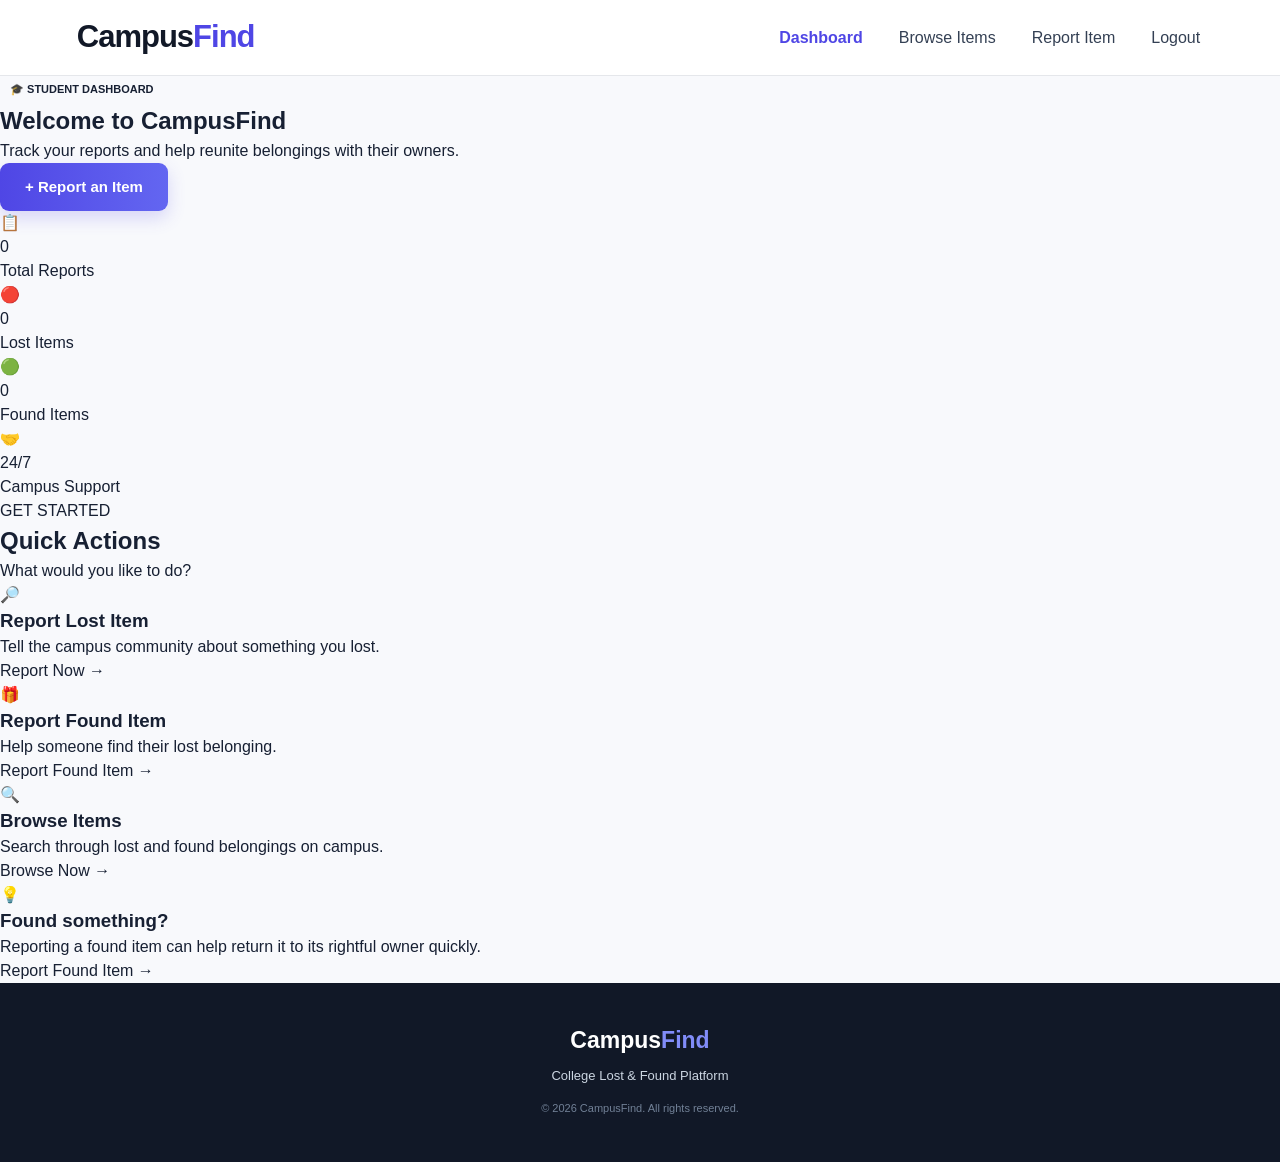
==== commit a2ac6ac2: "Improve dashboard UI" ====
--- a/frontend/dashboard.html
+++ b/frontend/dashboard.html
@@ -1,242 +1,245 @@
 <!DOCTYPE html>
 <html lang="en">
+
 <head>
     <meta charset="UTF-8">
     <meta name="viewport" content="width=device-width, initial-scale=1.0">
+
     <title>Dashboard | CampusFind</title>
+
     <link rel="stylesheet" href="css/style.css">
 </head>
 
 <body>
 
-<nav class="navbar">
-
-    <a href="index.html" class="logo">
-        Campus<span>Find</span>
-    </a>
-
-    <div class="nav-links">
-        <a href="dashboard.html" class="active">Dashboard</a>
-        <a href="items.html">Browse Items</a>
-        <a href="report.html">Report Item</a>
-        <a href="login.html">Logout</a>
-    </div>
-
-</nav>
-
-
-<main class="dashboard-container">
-
-    <!-- Welcome -->
-    <section class="dashboard-welcome">
-
-        <div>
-            <div class="hero-badge">
-                🎓 STUDENT DASHBOARD
-            </div>
-
-            <h1>
-                Welcome to <span>CampusFind</span>
-            </h1>
-
-            <p>
-                Track your reports and help reunite lost belongings
-                with their owners.
-            </p>
+    <!-- NAVBAR -->
+    <nav class="navbar">
+
+        <a href="index.html" class="logo">
+            Campus<span>Find</span>
+        </a>
+
+        <div class="nav-links">
+            <a href="dashboard.html" class="active">Dashboard</a>
+            <a href="items.html">Browse Items</a>
+            <a href="report.html">Report Item</a>
+            <a href="index.html">Logout</a>
         </div>
 
-        <a href="report.html" class="primary-btn">
-            + Report an Item
-        </a>
-
-    </section>
-
-
-    <!-- Statistics -->
-    <section class="stats-grid">
-
-        <div class="stat-card">
-            <div class="stat-icon">📋</div>
-            <div>
-                <h3 id="totalReports">0</h3>
-                <p>Total Reports</p>
-            </div>
+    </nav>
+
+
+    <!-- DASHBOARD HERO -->
+    <main>
+
+        <section class="dashboard-hero">
+
+            <div class="dashboard-container">
+
+                <div class="badge">
+                    🎓 STUDENT DASHBOARD
+                </div>
+
+                <h1>
+                    Welcome to <span>CampusFind</span>
+                </h1>
+
+                <p>
+                    Track your reports and help reunite belongings
+                    with their owners.
+                </p>
+
+                <a href="report.html" class="btn primary-btn">
+                    + Report an Item
+                </a>
+
+            </div>
+
+        </section>
+
+
+        <!-- STATISTICS -->
+        <section class="stats-section">
+
+            <div class="dashboard-container">
+
+                <div class="stats-grid">
+
+                    <div class="stat-card">
+                        <div class="stat-icon">📋</div>
+                        <div class="stat-number">0</div>
+                        <div class="stat-label">Total Reports</div>
+                    </div>
+
+                    <div class="stat-card">
+                        <div class="stat-icon">🔴</div>
+                        <div class="stat-number">0</div>
+                        <div class="stat-label">Lost Items</div>
+                    </div>
+
+                    <div class="stat-card">
+                        <div class="stat-icon">🟢</div>
+                        <div class="stat-number">0</div>
+                        <div class="stat-label">Found Items</div>
+                    </div>
+
+                    <div class="stat-card">
+                        <div class="stat-icon">🤝</div>
+                        <div class="stat-number">24/7</div>
+                        <div class="stat-label">Campus Support</div>
+                    </div>
+
+                </div>
+
+            </div>
+
+        </section>
+
+
+        <!-- QUICK ACTIONS -->
+        <section class="quick-actions">
+
+            <div class="dashboard-container">
+
+                <div class="section-heading">
+                    <p class="small-title">GET STARTED</p>
+
+                    <h2>Quick Actions</h2>
+
+                    <p>
+                        What would you like to do?
+                    </p>
+                </div>
+
+
+                <div class="action-grid">
+
+                    <!-- REPORT LOST -->
+                    <a href="report.html" class="action-card">
+
+                        <div class="action-icon">
+                            🔎
+                        </div>
+
+                        <div>
+                            <h3>Report Lost Item</h3>
+
+                            <p>
+                                Tell the campus community about
+                                something you lost.
+                            </p>
+
+                            <span class="action-link">
+                                Report Now →
+                            </span>
+                        </div>
+
+                    </a>
+
+
+                    <!-- REPORT FOUND -->
+                    <a href="report.html" class="action-card">
+
+                        <div class="action-icon">
+                            🎁
+                        </div>
+
+                        <div>
+                            <h3>Report Found Item</h3>
+
+                            <p>
+                                Help someone find their lost
+                                belonging.
+                            </p>
+
+                            <span class="action-link">
+                                Report Found Item →
+                            </span>
+                        </div>
+
+                    </a>
+
+
+                    <!-- BROWSE -->
+                    <a href="items.html" class="action-card">
+
+                        <div class="action-icon">
+                            🔍
+                        </div>
+
+                        <div>
+                            <h3>Browse Items</h3>
+
+                            <p>
+                                Search through lost and found
+                                belongings on campus.
+                            </p>
+
+                            <span class="action-link">
+                                Browse Now →
+                            </span>
+                        </div>
+
+                    </a>
+
+                </div>
+
+            </div>
+
+        </section>
+
+
+        <!-- INFORMATION SECTION -->
+        <section class="dashboard-info">
+
+            <div class="dashboard-container">
+
+                <div class="info-box">
+
+                    <div class="info-icon">
+                        💡
+                    </div>
+
+                    <div>
+                        <h3>Found something?</h3>
+
+                        <p>
+                            Reporting a found item can help return
+                            it to its rightful owner quickly.
+                        </p>
+
+                        <a href="report.html">
+                            Report Found Item →
+                        </a>
+                    </div>
+
+                </div>
+
+            </div>
+
+        </section>
+
+    </main>
+
+
+    <!-- FOOTER -->
+    <footer>
+
+        <div class="footer-logo">
+            Campus<span>Find</span>
         </div>
 
-        <div class="stat-card">
-            <div class="stat-icon lost-stat">🔴</div>
-            <div>
-                <h3 id="lostReports">0</h3>
-                <p>Lost Items</p>
-            </div>
-        </div>
-
-        <div class="stat-card">
-            <div class="stat-icon found-stat">🟢</div>
-            <div>
-                <h3 id="foundReports">0</h3>
-                <p>Found Items</p>
-            </div>
-        </div>
-
-        <div class="stat-card">
-            <div class="stat-icon">🤝</div>
-            <div>
-                <h3>24/7</h3>
-                <p>Campus Support</p>
-            </div>
-        </div>
-
-    </section>
-
-
-    <!-- Quick Actions -->
-    <section class="dashboard-section">
-
-        <div class="section-heading">
-            <div>
-                <h2>Quick Actions</h2>
-                <p>What would you like to do?</p>
-            </div>
-        </div>
-
-
-        <div class="quick-actions">
-
-            <a href="report.html" class="action-card">
-
-                <div class="action-icon">
-                    🔍
-                </div>
-
-                <h3>Report Lost Item</h3>
-
-                <p>
-                    Tell the campus community about something you lost.
-                </p>
-
-                <span>Report Now →</span>
-
-            </a>
-
-
-            <a href="report.html" class="action-card">
-
-                <div class="action-icon found-action">
-                    🎁
-                </div>
-
-                <h3>Report Found Item</h3>
-
-                <p>
-                    Help another student find their missing belonging.
-                </p>
-
-                <span>Report Now →</span>
-
-            </a>
-
-
-            <a href="items.html" class="action-card">
-
-                <div class="action-icon browse-action">
-                    🗂️
-                </div>
-
-                <h3>Browse Items</h3>
-
-                <p>
-                    Search through recently reported lost and found items.
-                </p>
-
-                <span>Browse Now →</span>
-
-            </a>
-
-        </div>
-
-    </section>
-
-
-    <!-- Recent Reports -->
-    <section class="dashboard-section">
-
-        <div class="section-heading">
-
-            <div>
-                <h2>Recent Reports</h2>
-                <p>Your recently submitted reports.</p>
-            </div>
-
-            <a href="items.html">
-                View All →
-            </a>
-
-        </div>
-
-
-        <div id="recentReports" class="recent-reports">
-
-            <div class="empty-dashboard">
-
-                <div>📭</div>
-
-                <h3>No reports yet</h3>
-
-                <p>
-                    Your submitted reports will appear here.
-                </p>
-
-                <a href="report.html" class="secondary-btn">
-                    Report Your First Item
-                </a>
-
-            </div>
-
-        </div>
-
-    </section>
-
-
-    <!-- Safety Tip -->
-    <section class="dashboard-tip">
-
-        <div class="tip-icon">
-            💡
-        </div>
-
-        <div>
-            <h3>CampusFind Safety Tip</h3>
-
-            <p>
-                Never share passwords, OTPs, bank details or other
-                sensitive information while trying to recover an item.
-            </p>
-        </div>
-
-    </section>
-
-</main>
-
-
-<footer>
-
-    <div class="footer-logo">
-        Campus<span>Find</span>
-    </div>
-
-    <p>
-        Helping students reunite with their lost belongings.
-    </p>
-
-    <p class="copyright">
-        © 2026 CampusFind. Built for college students.
-    </p>
-
-</footer>
-
-
-<script src="js/app.js"></script>
+        <p>
+            College Lost & Found Platform
+        </p>
+
+        <p class="copyright">
+            © 2026 CampusFind. All rights reserved.
+        </p>
+
+    </footer>
+
 
 </body>
+
 </html>
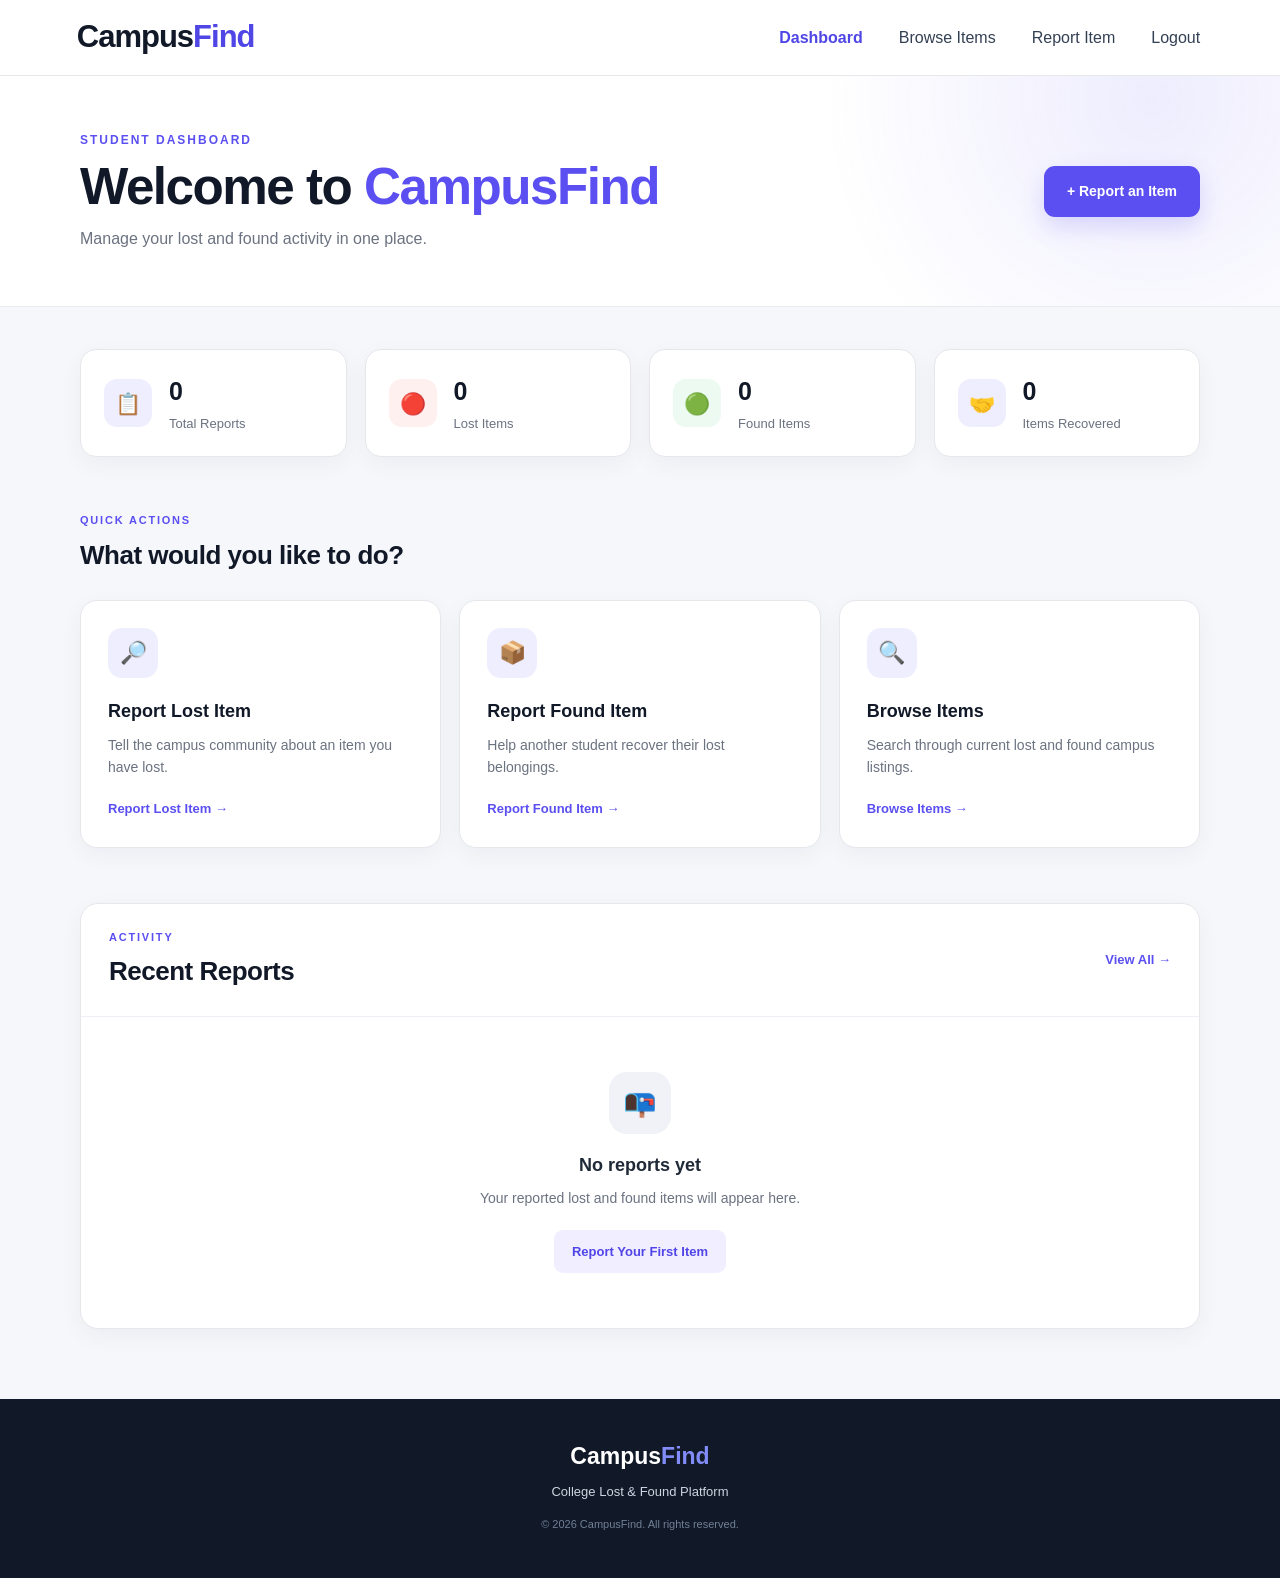
==== commit 4d9b005e: "Create professional dashboard UI" ====
--- a/frontend/dashboard.html
+++ b/frontend/dashboard.html
@@ -29,27 +29,29 @@
     </nav>
 
 
-    <!-- DASHBOARD HERO -->
-    <main>
-
-        <section class="dashboard-hero">
-
-            <div class="dashboard-container">
-
-                <div class="badge">
-                    🎓 STUDENT DASHBOARD
-                </div>
-
-                <h1>
-                    Welcome to <span>CampusFind</span>
-                </h1>
-
-                <p>
-                    Track your reports and help reunite belongings
-                    with their owners.
-                </p>
-
-                <a href="report.html" class="btn primary-btn">
+    <!-- DASHBOARD -->
+    <main class="dashboard-page">
+
+        <!-- WELCOME -->
+        <section class="dashboard-welcome">
+
+            <div class="dashboard-wrapper">
+
+                <div>
+                    <p class="dashboard-eyebrow">
+                        STUDENT DASHBOARD
+                    </p>
+
+                    <h1>
+                        Welcome to <span>CampusFind</span>
+                    </h1>
+
+                    <p class="dashboard-subtitle">
+                        Manage your lost and found activity in one place.
+                    </p>
+                </div>
+
+                <a href="report.html" class="dashboard-report-btn">
                     + Report an Item
                 </a>
 
@@ -59,100 +61,120 @@
 
 
         <!-- STATISTICS -->
-        <section class="stats-section">
-
-            <div class="dashboard-container">
-
-                <div class="stats-grid">
-
-                    <div class="stat-card">
-                        <div class="stat-icon">📋</div>
-                        <div class="stat-number">0</div>
-                        <div class="stat-label">Total Reports</div>
-                    </div>
-
-                    <div class="stat-card">
-                        <div class="stat-icon">🔴</div>
-                        <div class="stat-number">0</div>
-                        <div class="stat-label">Lost Items</div>
-                    </div>
-
-                    <div class="stat-card">
-                        <div class="stat-icon">🟢</div>
-                        <div class="stat-number">0</div>
-                        <div class="stat-label">Found Items</div>
-                    </div>
-
-                    <div class="stat-card">
-                        <div class="stat-icon">🤝</div>
-                        <div class="stat-number">24/7</div>
-                        <div class="stat-label">Campus Support</div>
-                    </div>
-
-                </div>
-
-            </div>
-
-        </section>
-
-
-        <!-- QUICK ACTIONS -->
-        <section class="quick-actions">
-
-            <div class="dashboard-container">
-
-                <div class="section-heading">
-                    <p class="small-title">GET STARTED</p>
-
-                    <h2>Quick Actions</h2>
-
-                    <p>
-                        What would you like to do?
-                    </p>
-                </div>
-
-
-                <div class="action-grid">
-
-                    <!-- REPORT LOST -->
-                    <a href="report.html" class="action-card">
-
-                        <div class="action-icon">
+        <section class="dashboard-content">
+
+            <div class="dashboard-wrapper">
+
+                <div class="dashboard-stats">
+
+                    <div class="dashboard-stat-card">
+
+                        <div class="dashboard-stat-icon">
+                            📋
+                        </div>
+
+                        <div>
+                            <span class="dashboard-stat-number">0</span>
+                            <p>Total Reports</p>
+                        </div>
+
+                    </div>
+
+
+                    <div class="dashboard-stat-card">
+
+                        <div class="dashboard-stat-icon lost-icon">
+                            🔴
+                        </div>
+
+                        <div>
+                            <span class="dashboard-stat-number">0</span>
+                            <p>Lost Items</p>
+                        </div>
+
+                    </div>
+
+
+                    <div class="dashboard-stat-card">
+
+                        <div class="dashboard-stat-icon found-icon">
+                            🟢
+                        </div>
+
+                        <div>
+                            <span class="dashboard-stat-number">0</span>
+                            <p>Found Items</p>
+                        </div>
+
+                    </div>
+
+
+                    <div class="dashboard-stat-card">
+
+                        <div class="dashboard-stat-icon">
+                            🤝
+                        </div>
+
+                        <div>
+                            <span class="dashboard-stat-number">0</span>
+                            <p>Items Recovered</p>
+                        </div>
+
+                    </div>
+
+                </div>
+
+
+                <!-- QUICK ACTIONS -->
+                <div class="dashboard-section-title">
+
+                    <div>
+                        <p>QUICK ACTIONS</p>
+                        <h2>What would you like to do?</h2>
+                    </div>
+
+                </div>
+
+
+                <div class="dashboard-actions">
+
+                    <a href="report.html" class="dashboard-action-card">
+
+                        <div class="dashboard-action-icon">
                             🔎
                         </div>
 
-                        <div>
+                        <div class="dashboard-action-content">
                             <h3>Report Lost Item</h3>
 
                             <p>
-                                Tell the campus community about
-                                something you lost.
+                                Tell the campus community about an
+                                item you have lost.
                             </p>
 
-                            <span class="action-link">
-                                Report Now →
+                            <span>
+                                Report Lost Item →
                             </span>
                         </div>
 
                     </a>
 
 
-                    <!-- REPORT FOUND -->
-                    <a href="report.html" class="action-card">
-
-                        <div class="action-icon">
-                            🎁
-                        </div>
-
-                        <div>
+                    <a href="report.html" class="dashboard-action-card">
+
+                        <div class="dashboard-action-icon">
+                            📦
+                        </div>
+
+                        <div class="dashboard-action-content">
                             <h3>Report Found Item</h3>
 
                             <p>
-                                Help someone find their lost
-                                belonging.
+                                Help another student recover their
+                                lost belongings.
                             </p>
 
-                            <span class="action-link">
+                            <span>
                                 Report Found Item →
                             </span>
                         </div>
@@ -160,23 +182,22 @@
                     </a>
 
 
-                    <!-- BROWSE -->
-                    <a href="items.html" class="action-card">
-
-                        <div class="action-icon">
+                    <a href="items.html" class="dashboard-action-card">
+
+                        <div class="dashboard-action-icon">
                             🔍
                         </div>
 
-                        <div>
+                        <div class="dashboard-action-content">
                             <h3>Browse Items</h3>
 
                             <p>
-                                Search through lost and found
-                                belongings on campus.
+                                Search through current lost and
+                                found campus listings.
                             </p>
 
-                            <span class="action-link">
-                                Browse Now →
+                            <span>
+                                Browse Items →
                             </span>
                         </div>
 
@@ -184,36 +205,44 @@
 
                 </div>
 
-            </div>
-
-        </section>
-
-
-        <!-- INFORMATION SECTION -->
-        <section class="dashboard-info">
-
-            <div class="dashboard-container">
-
-                <div class="info-box">
-
-                    <div class="info-icon">
-                        💡
-                    </div>
-
-                    <div>
-                        <h3>Found something?</h3>
+
+                <!-- RECENT ACTIVITY -->
+                <section class="recent-section">
+
+                    <div class="recent-header">
+
+                        <div>
+                            <p>ACTIVITY</p>
+                            <h2>Recent Reports</h2>
+                        </div>
+
+                        <a href="items.html">
+                            View All →
+                        </a>
+
+                    </div>
+
+
+                    <div class="empty-reports">
+
+                        <div class="empty-icon">
+                            📭
+                        </div>
+
+                        <h3>No reports yet</h3>
 
                         <p>
-                            Reporting a found item can help return
-                            it to its rightful owner quickly.
+                            Your reported lost and found items
+                            will appear here.
                         </p>
 
-                        <a href="report.html">
-                            Report Found Item →
+                        <a href="report.html" class="empty-btn">
+                            Report Your First Item
                         </a>
-                    </div>
-
-                </div>
+
+                    </div>
+
+                </section>
 
             </div>
 
--- a/frontend/css/style.css
+++ b/frontend/css/style.css
@@ -1745,4 +1745,1536 @@
     .auth-card {
         padding: 25px 18px;
     }
+}
+/* =====================================================
+   CAMPUSFIND HOMEPAGE
+   ===================================================== */
+
+.home-hero {
+    min-height: 620px;
+}
+
+
+/* HERO */
+
+.home-hero .hero-content {
+    position: relative;
+    z-index: 2;
+}
+
+.home-hero .hero-buttons {
+    margin-top: 32px;
+}
+
+
+/* HOW IT WORKS */
+
+.home-section {
+    padding: 90px 7%;
+    background: #ffffff;
+}
+
+.home-section-heading {
+    max-width: 700px;
+    margin: 0 auto 55px;
+    text-align: center;
+}
+
+.home-eyebrow {
+    color: #4f46e5;
+    font-size: 13px;
+    font-weight: 800;
+    letter-spacing: 2px;
+    margin-bottom: 12px;
+}
+
+.home-section-heading h2,
+.home-feature-content h2 {
+    color: #172033;
+    font-size: 38px;
+    margin: 0 0 14px;
+}
+
+.home-section-heading p,
+.home-feature-content p {
+    color: #68758a;
+    font-size: 17px;
+    line-height: 1.7;
+}
+
+
+/* STEPS */
+
+.home-steps {
+    max-width: 1100px;
+    margin: auto;
+    display: grid;
+    grid-template-columns: repeat(3, 1fr);
+    gap: 25px;
+}
+
+.home-step {
+    padding: 32px;
+    border: 1px solid #e7e9f2;
+    border-radius: 20px;
+    background: #ffffff;
+    box-shadow: 0 12px 35px rgba(30, 35, 70, 0.06);
+    transition: 0.3s ease;
+}
+
+.home-step:hover {
+    transform: translateY(-8px);
+    box-shadow: 0 20px 45px rgba(79, 70, 229, 0.12);
+}
+
+.step-top {
+    display: flex;
+    justify-content: space-between;
+    align-items: center;
+    margin-bottom: 25px;
+}
+
+.step-number {
+    color: #4f46e5;
+    font-size: 15px;
+    font-weight: 900;
+    letter-spacing: 1px;
+}
+
+.step-icon {
+    width: 52px;
+    height: 52px;
+    border-radius: 15px;
+    background: #f0efff;
+    display: flex;
+    align-items: center;
+    justify-content: center;
+    font-size: 24px;
+}
+
+.home-step h3 {
+    color: #172033;
+    font-size: 22px;
+    margin-bottom: 10px;
+}
+
+.home-step p {
+    color: #68758a;
+    line-height: 1.7;
+    margin: 0;
+}
+
+
+/* FEATURES */
+
+.home-features {
+    padding: 90px 7%;
+    background: #f7f8fc;
+    display: grid;
+    grid-template-columns: 0.9fr 1.1fr;
+    gap: 70px;
+    align-items: center;
+}
+
+.home-feature-content {
+    max-width: 500px;
+}
+
+.home-feature-content h2 span {
+    display: block;
+    color: #4f46e5;
+}
+
+.feature-grid {
+    display: grid;
+    grid-template-columns: repeat(2, 1fr);
+    gap: 18px;
+}
+
+.feature-card {
+    padding: 28px;
+    background: #ffffff;
+    border: 1px solid #e8eaf1;
+    border-radius: 18px;
+    transition: 0.3s ease;
+}
+
+.feature-card:last-child {
+    grid-column: span 2;
+}
+
+.feature-card:hover {
+    transform: translateY(-5px);
+    box-shadow: 0 15px 35px rgba(30, 35, 70, 0.08);
+}
+
+.feature-icon {
+    width: 48px;
+    height: 48px;
+    border-radius: 14px;
+    background: #f0efff;
+    display: flex;
+    align-items: center;
+    justify-content: center;
+    font-size: 22px;
+    margin-bottom: 18px;
+}
+
+.feature-card h3 {
+    color: #172033;
+    margin-bottom: 8px;
+}
+
+.feature-card p {
+    color: #68758a;
+    line-height: 1.6;
+    margin: 0;
+}
+
+
+/* CTA */
+
+.home-cta {
+    margin: 70px auto;
+    max-width: 1100px;
+    padding: 55px 60px;
+    border-radius: 25px;
+    background: linear-gradient(
+        135deg,
+        #eef0ff,
+        #f8f7ff
+    );
+    display: flex;
+    align-items: center;
+    justify-content: space-between;
+    gap: 30px;
+}
+
+.home-cta h2 {
+    color: #172033;
+    font-size: 32px;
+    margin: 0 0 10px;
+}
+
+.home-cta p {
+    color: #68758a;
+    margin: 0;
+}
+
+.cta-buttons {
+    display: flex;
+    gap: 12px;
+    flex-shrink: 0;
+}
+
+
+/* MOBILE */
+
+@media (max-width: 800px) {
+
+    .home-steps {
+        grid-template-columns: 1fr;
+    }
+
+    .home-features {
+        grid-template-columns: 1fr;
+        gap: 40px;
+    }
+
+    .feature-grid {
+        grid-template-columns: 1fr;
+    }
+
+    .feature-card:last-child {
+        grid-column: span 1;
+    }
+
+    .home-cta {
+        margin: 40px 20px;
+        padding: 35px 25px;
+        flex-direction: column;
+        align-items: flex-start;
+    }
+
+    .cta-buttons {
+        flex-wrap: wrap;
+    }
+
+}
+
+@media (max-width: 600px) {
+
+    .home-section,
+    .home-features {
+        padding: 60px 20px;
+    }
+
+    .home-section-heading h2,
+    .home-feature-content h2 {
+        font-size: 30px;
+    }
+
+}
+/* =========================================================
+   CAMPUSFIND DASHBOARD
+   ========================================================= */
+
+.dashboard-hero {
+    background:
+        radial-gradient(circle at 15% 20%, rgba(79, 70, 229, 0.12), transparent 30%),
+        radial-gradient(circle at 85% 10%, rgba(124, 58, 237, 0.10), transparent 28%),
+        #f8f9ff;
+    padding: 75px 20px 70px;
+    text-align: center;
+    border-bottom: 1px solid #e8e9f2;
+}
+
+.dashboard-container {
+    width: min(1100px, 92%);
+    margin: 0 auto;
+}
+
+.dashboard-hero .badge {
+    display: inline-flex;
+    align-items: center;
+    gap: 8px;
+    padding: 12px 22px;
+    margin-bottom: 25px;
+    border-radius: 50px;
+    background: #eef0ff;
+    color: #4f46e5;
+    font-size: 14px;
+    font-weight: 800;
+    letter-spacing: 1px;
+}
+
+.dashboard-hero h1 {
+    margin: 0 0 18px;
+    font-size: clamp(38px, 6vw, 64px);
+    line-height: 1.08;
+    color: #111827;
+    font-weight: 800;
+}
+
+.dashboard-hero h1 span {
+    color: #4f46e5;
+}
+
+.dashboard-hero p {
+    max-width: 680px;
+    margin: 0 auto 30px;
+    color: #64748b;
+    font-size: 18px;
+    line-height: 1.7;
+}
+
+
+/* =========================================================
+   STATISTICS
+   ========================================================= */
+
+.stats-section {
+    background: #ffffff;
+    padding: 45px 20px;
+}
+
+.stats-grid {
+    display: grid;
+    grid-template-columns: repeat(4, 1fr);
+    gap: 20px;
+}
+
+.stat-card {
+    position: relative;
+    overflow: hidden;
+    background: #ffffff;
+    border: 1px solid #e5e7eb;
+    border-radius: 20px;
+    padding: 28px 22px;
+    text-align: center;
+    box-shadow: 0 8px 25px rgba(15, 23, 42, 0.06);
+    transition: all 0.25s ease;
+}
+
+.stat-card::before {
+    content: "";
+    position: absolute;
+    top: 0;
+    left: 0;
+    right: 0;
+    height: 4px;
+    background: linear-gradient(90deg, #4f46e5, #7c3aed);
+}
+
+.stat-card:hover {
+    transform: translateY(-6px);
+    box-shadow: 0 16px 35px rgba(79, 70, 229, 0.14);
+}
+
+.stat-icon {
+    width: 52px;
+    height: 52px;
+    margin: 0 auto 15px;
+    display: flex;
+    align-items: center;
+    justify-content: center;
+    background: #f3f4ff;
+    border-radius: 16px;
+    font-size: 24px;
+}
+
+.stat-number {
+    color: #111827;
+    font-size: 32px;
+    font-weight: 800;
+    margin-bottom: 6px;
+}
+
+.stat-label {
+    color: #64748b;
+    font-size: 14px;
+    font-weight: 600;
+}
+
+
+/* =========================================================
+   QUICK ACTIONS
+   ========================================================= */
+
+.quick-actions {
+    background: #f8f9fc;
+    padding: 75px 20px;
+}
+
+.quick-actions .section-heading {
+    text-align: center;
+    margin-bottom: 42px;
+}
+
+.quick-actions .small-title {
+    margin-bottom: 10px;
+    color: #4f46e5;
+    font-size: 13px;
+    font-weight: 800;
+    letter-spacing: 2px;
+}
+
+.quick-actions .section-heading h2 {
+    margin: 0 0 10px;
+    color: #111827;
+    font-size: 38px;
+}
+
+.quick-actions .section-heading > p:last-child {
+    margin: 0;
+    color: #64748b;
+    font-size: 17px;
+}
+
+.action-grid {
+    display: grid;
+    grid-template-columns: repeat(3, 1fr);
+    gap: 24px;
+}
+
+.action-card {
+    display: flex;
+    gap: 20px;
+    align-items: flex-start;
+    padding: 30px;
+    background: #ffffff;
+    border: 1px solid #e5e7eb;
+    border-radius: 22px;
+    text-decoration: none;
+    box-shadow: 0 8px 25px rgba(15, 23, 42, 0.05);
+    transition: all 0.25s ease;
+}
+
+.action-card:hover {
+    transform: translateY(-7px);
+    border-color: #c7c9ff;
+    box-shadow: 0 18px 40px rgba(79, 70, 229, 0.13);
+}
+
+.action-icon {
+    flex-shrink: 0;
+    width: 55px;
+    height: 55px;
+    display: flex;
+    align-items: center;
+    justify-content: center;
+    background: #eef0ff;
+    border-radius: 16px;
+    font-size: 25px;
+}
+
+.action-card h3 {
+    margin: 0 0 10px;
+    color: #111827;
+    font-size: 19px;
+}
+
+.action-card p {
+    margin: 0 0 15px;
+    color: #64748b;
+    font-size: 14px;
+    line-height: 1.6;
+}
+
+.action-link {
+    color: #4f46e5;
+    font-size: 14px;
+    font-weight: 800;
+}
+
+
+/* =========================================================
+   INFORMATION BOX
+   ========================================================= */
+
+.dashboard-info {
+    background: #ffffff;
+    padding: 55px 20px;
+}
+
+.info-box {
+    display: flex;
+    align-items: center;
+    gap: 22px;
+    padding: 28px 32px;
+    border: 1px solid #dddffb;
+    border-radius: 22px;
+    background: linear-gradient(135deg, #f7f7ff, #ffffff);
+}
+
+.info-icon {
+    width: 58px;
+    height: 58px;
+    flex-shrink: 0;
+    display: flex;
+    align-items: center;
+    justify-content: center;
+    background: #eef0ff;
+    border-radius: 17px;
+    font-size: 27px;
+}
+
+.info-box h3 {
+    margin: 0 0 7px;
+    color: #111827;
+    font-size: 20px;
+}
+
+.info-box p {
+    margin: 0 0 10px;
+    color: #64748b;
+    line-height: 1.6;
+}
+
+.info-box a {
+    color: #4f46e5;
+    font-weight: 700;
+    text-decoration: none;
+}
+
+
+/* =========================================================
+   DASHBOARD RESPONSIVE
+   ========================================================= */
+
+@media (max-width: 900px) {
+
+    .stats-grid {
+        grid-template-columns: repeat(2, 1fr);
+    }
+
+    .action-grid {
+        grid-template-columns: 1fr;
+    }
+
+}
+
+@media (max-width: 600px) {
+
+    .dashboard-hero {
+        padding: 55px 15px;
+    }
+
+    .dashboard-hero h1 {
+        font-size: 40px;
+    }
+
+    .dashboard-hero p {
+        font-size: 16px;
+    }
+
+    .stats-grid {
+        grid-template-columns: 1fr;
+    }
+
+    .action-card {
+        padding: 24px;
+    }
+
+    .info-box {
+        align-items: flex-start;
+        padding: 24px;
+    }
+
+}
+/* =========================================================
+   PROFESSIONAL LOGIN PAGE
+   ========================================================= */
+
+.auth-page {
+    margin: 0;
+    min-height: 100vh;
+    font-family: Arial, Helvetica, sans-serif;
+    background: #f6f7fb;
+    color: #111827;
+}
+
+
+/* MAIN CONTAINER */
+
+.auth-container {
+    min-height: 100vh;
+    display: grid;
+    grid-template-columns: 1fr 1fr;
+}
+
+
+/* =========================================================
+   LEFT SIDE
+   ========================================================= */
+
+.auth-info {
+    position: relative;
+    display: flex;
+    flex-direction: column;
+    justify-content: space-between;
+    padding: 45px 8%;
+    background: linear-gradient(
+        145deg,
+        #111827 0%,
+        #18213a 55%,
+        #25206b 100%
+    );
+    color: white;
+    overflow: hidden;
+}
+
+
+/* Decorative circles */
+
+.auth-info::before {
+    content: "";
+    position: absolute;
+    width: 420px;
+    height: 420px;
+    border: 1px solid rgba(255,255,255,0.08);
+    border-radius: 50%;
+    top: -180px;
+    right: -150px;
+}
+
+.auth-info::after {
+    content: "";
+    position: absolute;
+    width: 300px;
+    height: 300px;
+    border: 1px solid rgba(255,255,255,0.07);
+    border-radius: 50%;
+    bottom: -130px;
+    left: -100px;
+}
+
+
+/* LOGO */
+
+.auth-logo {
+    position: relative;
+    z-index: 2;
+
+    width: fit-content;
+
+    text-decoration: none;
+    color: white;
+
+    font-size: 30px;
+    font-weight: 800;
+    letter-spacing: -1px;
+}
+
+.auth-logo span {
+    color: #6657f5;
+}
+
+
+/* LEFT CONTENT */
+
+.auth-info-content {
+    position: relative;
+    z-index: 2;
+
+    max-width: 520px;
+    margin: auto 0;
+}
+
+
+.auth-badge {
+    display: inline-flex;
+    align-items: center;
+
+    padding: 10px 17px;
+
+    border-radius: 50px;
+
+    background: rgba(255,255,255,0.08);
+    border: 1px solid rgba(255,255,255,0.12);
+
+    color: #b8b1ff;
+
+    font-size: 13px;
+    font-weight: 700;
+
+    letter-spacing: 1px;
+
+    margin-bottom: 28px;
+}
+
+
+.auth-info h1 {
+    margin: 0 0 22px;
+
+    font-size: clamp(50px, 5vw, 76px);
+    line-height: 0.98;
+
+    letter-spacing: -3px;
+}
+
+
+.auth-info h1 span {
+    color: #6d5dfc;
+}
+
+
+.auth-info-content > p {
+    max-width: 480px;
+
+    margin: 0 0 30px;
+
+    color: #c5cad8;
+
+    font-size: 18px;
+    line-height: 1.7;
+}
+
+
+/* BENEFITS */
+
+.auth-benefits {
+    display: flex;
+    flex-direction: column;
+    gap: 15px;
+}
+
+
+.auth-benefits div {
+    display: flex;
+    align-items: center;
+    gap: 12px;
+
+    color: #e4e7ef;
+
+    font-size: 15px;
+}
+
+
+.auth-benefits span {
+    display: flex;
+    align-items: center;
+    justify-content: center;
+
+    width: 24px;
+    height: 24px;
+
+    border-radius: 50%;
+
+    background: rgba(109,93,252,0.2);
+
+    color: #8c81ff;
+
+    font-weight: 700;
+}
+
+
+/* =========================================================
+   RIGHT SIDE
+   ========================================================= */
+
+.login-card {
+    display: flex;
+    flex-direction: column;
+    justify-content: center;
+
+    width: min(470px, 85%);
+
+    margin: auto;
+
+    padding: 50px 55px;
+
+    background: white;
+
+    border: 1px solid #e5e7eb;
+
+    border-radius: 24px;
+
+    box-shadow:
+        0 25px 70px rgba(17,24,39,0.08);
+}
+
+
+/* LOGIN HEADER */
+
+.login-header {
+    margin-bottom: 32px;
+}
+
+
+.login-icon {
+    display: flex;
+    align-items: center;
+    justify-content: center;
+
+    width: 48px;
+    height: 48px;
+
+    margin-bottom: 20px;
+
+    border-radius: 14px;
+
+    background: #f0eeff;
+
+    font-size: 21px;
+}
+
+
+.login-header h2 {
+    margin: 0 0 8px;
+
+    color: #111827;
+
+    font-size: 32px;
+    font-weight: 750;
+
+    letter-spacing: -1px;
+}
+
+
+.login-header p {
+    margin: 0;
+
+    color: #6b7280;
+
+    font-size: 15px;
+    line-height: 1.6;
+}
+
+
+/* =========================================================
+   FORM
+   ========================================================= */
+
+.form-group {
+    margin-bottom: 22px;
+}
+
+
+.form-group label {
+    display: block;
+
+    margin-bottom: 9px;
+
+    color: #1f2937;
+
+    font-size: 14px;
+    font-weight: 700;
+}
+
+
+.form-group input[type="email"],
+.form-group input[type="password"] {
+    box-sizing: border-box;
+
+    width: 100%;
+    height: 54px;
+
+    padding: 0 16px;
+
+    border: 1px solid #d9dce5;
+    border-radius: 11px;
+
+    background: #fff;
+
+    color: #111827;
+
+    font-size: 15px;
+
+    outline: none;
+
+    transition:
+        border-color 0.2s ease,
+        box-shadow 0.2s ease,
+        background 0.2s ease;
+}
+
+
+.form-group input::placeholder {
+    color: #9ca3af;
+}
+
+
+.form-group input[type="email"]:focus,
+.form-group input[type="password"]:focus {
+    border-color: #5b4ff1;
+
+    box-shadow:
+        0 0 0 4px rgba(91,79,241,0.10);
+
+    background: white;
+}
+
+
+/* PASSWORD HEADER */
+
+.password-label {
+    display: flex;
+    justify-content: space-between;
+    align-items: center;
+
+    margin-bottom: 9px;
+}
+
+
+.password-label label {
+    margin: 0;
+}
+
+
+.password-label a {
+    color: #5b4ff1;
+
+    font-size: 13px;
+    font-weight: 600;
+
+    text-decoration: none;
+}
+
+
+.password-label a:hover {
+    text-decoration: underline;
+}
+
+
+/* REMEMBER */
+
+.remember-row {
+    margin: 2px 0 24px;
+}
+
+
+.remember {
+    display: flex;
+    align-items: center;
+    gap: 9px;
+
+    color: #4b5563;
+
+    font-size: 14px;
+
+    cursor: pointer;
+}
+
+
+.remember input {
+    width: 16px;
+    height: 16px;
+
+    accent-color: #5b4ff1;
+
+    cursor: pointer;
+}
+
+
+/* =========================================================
+   LOGIN BUTTON
+   ========================================================= */
+
+.login-submit {
+    display: flex;
+    align-items: center;
+    justify-content: center;
+    gap: 12px;
+
+    width: 100%;
+    height: 56px;
+
+    border: none;
+    border-radius: 11px;
+
+    background: linear-gradient(
+        135deg,
+        #5145e8,
+        #6d5dfc
+    );
+
+    color: white;
+
+    font-size: 16px;
+    font-weight: 700;
+
+    cursor: pointer;
+
+    box-shadow:
+        0 12px 25px rgba(91,79,241,0.22);
+
+    transition:
+        transform 0.2s ease,
+        box-shadow 0.2s ease;
+}
+
+
+.login-submit span {
+    font-size: 20px;
+
+    transition: transform 0.2s ease;
+}
+
+
+.login-submit:hover {
+    transform: translateY(-2px);
+
+    box-shadow:
+        0 16px 30px rgba(91,79,241,0.30);
+}
+
+
+.login-submit:hover span {
+    transform: translateX(4px);
+}
+
+
+.login-submit:active {
+    transform: translateY(0);
+}
+
+
+/* =========================================================
+   SIGN UP
+   ========================================================= */
+
+.signup-link {
+    margin-top: 25px;
+
+    text-align: center;
+
+    color: #6b7280;
+
+    font-size: 14px;
+}
+
+
+.signup-link a {
+    color: #5145e8;
+
+    font-weight: 700;
+
+    text-decoration: none;
+}
+
+
+.signup-link a:hover {
+    text-decoration: underline;
+}
+
+
+/* FOOTER */
+
+.login-footer {
+    margin-top: 35px;
+    padding-top: 20px;
+
+    border-top: 1px solid #edf0f4;
+
+    text-align: center;
+
+    color: #9ca3af;
+
+    font-size: 12px;
+}
+
+
+/* =========================================================
+   RESPONSIVE
+   ========================================================= */
+
+@media (max-width: 900px) {
+
+    .auth-container {
+        grid-template-columns: 1fr;
+    }
+
+    .auth-info {
+        min-height: 420px;
+        padding: 35px 7%;
+    }
+
+    .auth-info-content {
+        margin-top: 60px;
+    }
+
+    .auth-info h1 {
+        font-size: 55px;
+    }
+
+    .login-card {
+        width: min(520px, 82%);
+        margin: 45px auto;
+    }
+}
+
+
+@media (max-width: 550px) {
+
+    .auth-info {
+        min-height: 360px;
+        padding: 28px 25px;
+    }
+
+    .auth-logo {
+        font-size: 26px;
+    }
+
+    .auth-info h1 {
+        font-size: 46px;
+        letter-spacing: -2px;
+    }
+
+    .auth-info-content > p {
+        font-size: 15px;
+    }
+
+    .login-card {
+        width: calc(100% - 30px);
+
+        box-sizing: border-box;
+
+        padding: 35px 25px;
+
+        border-radius: 18px;
+    }
+
+    .login-header h2 {
+        font-size: 28px;
+    }
+
+}
+/* =========================================================
+   REGISTER PAGE
+   ========================================================= */
+
+.register-card {
+    max-height: none;
+}
+
+
+/* Slightly smaller spacing for registration form */
+
+.register-card .form-group {
+    margin-bottom: 18px;
+}
+
+
+.register-card .login-header {
+    margin-bottom: 25px;
+}
+
+
+/* Registration page button */
+
+.register-card .login-submit {
+    margin-top: 2px;
+}
+
+
+/* Mobile */
+
+@media (max-width: 900px) {
+
+    .register-card {
+        margin-top: 35px;
+        margin-bottom: 35px;
+    }
+
+}
+
+
+@media (max-width: 550px) {
+
+    .register-card {
+        padding: 30px 22px;
+    }
+
+    .register-card .login-header {
+        margin-bottom: 22px;
+    }
+
+}
+/* =========================================================
+   PROFESSIONAL DASHBOARD
+   ========================================================= */
+
+.dashboard-page {
+    min-height: calc(100vh - 80px);
+    background: #f6f7fb;
+}
+
+.dashboard-wrapper {
+    width: min(1120px, 92%);
+    margin: 0 auto;
+}
+
+
+/* WELCOME */
+
+.dashboard-welcome {
+    padding: 55px 0;
+    background:
+        radial-gradient(circle at 90% 10%, rgba(91, 79, 241, 0.10), transparent 28%),
+        #ffffff;
+    border-bottom: 1px solid #e8eaf0;
+}
+
+.dashboard-welcome .dashboard-wrapper {
+    display: flex;
+    align-items: center;
+    justify-content: space-between;
+    gap: 30px;
+}
+
+.dashboard-eyebrow {
+    margin: 0 0 10px;
+    color: #5b4ff1;
+    font-size: 12px;
+    font-weight: 800;
+    letter-spacing: 2px;
+}
+
+.dashboard-welcome h1 {
+    margin: 0 0 12px;
+    color: #111827;
+    font-size: clamp(34px, 4vw, 52px);
+    line-height: 1.1;
+    letter-spacing: -1.5px;
+}
+
+.dashboard-welcome h1 span {
+    color: #5b4ff1;
+}
+
+.dashboard-subtitle {
+    margin: 0;
+    color: #6b7280;
+    font-size: 16px;
+}
+
+.dashboard-report-btn {
+    flex-shrink: 0;
+    display: inline-flex;
+    align-items: center;
+    justify-content: center;
+    padding: 15px 23px;
+    border-radius: 11px;
+    background: #5b4ff1;
+    color: white;
+    text-decoration: none;
+    font-size: 14px;
+    font-weight: 700;
+    box-shadow: 0 10px 24px rgba(91, 79, 241, 0.20);
+    transition: 0.2s ease;
+}
+
+.dashboard-report-btn:hover {
+    transform: translateY(-2px);
+    background: #4c40df;
+}
+
+
+/* CONTENT */
+
+.dashboard-content {
+    padding: 42px 0 70px;
+}
+
+
+/* STATISTICS */
+
+.dashboard-stats {
+    display: grid;
+    grid-template-columns: repeat(4, 1fr);
+    gap: 18px;
+    margin-bottom: 55px;
+}
+
+.dashboard-stat-card {
+    display: flex;
+    align-items: center;
+    gap: 17px;
+    padding: 23px;
+    background: #ffffff;
+    border: 1px solid #e5e7eb;
+    border-radius: 16px;
+    box-shadow: 0 7px 24px rgba(17, 24, 39, 0.045);
+    transition: 0.2s ease;
+}
+
+.dashboard-stat-card:hover {
+    transform: translateY(-3px);
+    box-shadow: 0 12px 28px rgba(17, 24, 39, 0.08);
+}
+
+.dashboard-stat-icon {
+    width: 48px;
+    height: 48px;
+    flex-shrink: 0;
+    display: flex;
+    align-items: center;
+    justify-content: center;
+    border-radius: 13px;
+    background: #efeeff;
+    font-size: 21px;
+}
+
+.lost-icon {
+    background: #fff0f0;
+}
+
+.found-icon {
+    background: #edfaf1;
+}
+
+.dashboard-stat-number {
+    display: block;
+    margin-bottom: 3px;
+    color: #111827;
+    font-size: 25px;
+    font-weight: 800;
+}
+
+.dashboard-stat-card p {
+    margin: 0;
+    color: #6b7280;
+    font-size: 13px;
+}
+
+
+/* SECTION TITLE */
+
+.dashboard-section-title {
+    margin-bottom: 25px;
+}
+
+.dashboard-section-title p,
+.recent-header p {
+    margin: 0 0 7px;
+    color: #5b4ff1;
+    font-size: 11px;
+    font-weight: 800;
+    letter-spacing: 1.8px;
+}
+
+.dashboard-section-title h2,
+.recent-header h2 {
+    margin: 0;
+    color: #111827;
+    font-size: 26px;
+    letter-spacing: -0.5px;
+}
+
+
+/* ACTIONS */
+
+.dashboard-actions {
+    display: grid;
+    grid-template-columns: repeat(3, 1fr);
+    gap: 18px;
+    margin-bottom: 55px;
+}
+
+.dashboard-action-card {
+    display: block;
+    padding: 27px;
+    background: #ffffff;
+    border: 1px solid #e5e7eb;
+    border-radius: 17px;
+    text-decoration: none;
+    box-shadow: 0 7px 24px rgba(17, 24, 39, 0.045);
+    transition: 0.25s ease;
+}
+
+.dashboard-action-card:hover {
+    transform: translateY(-5px);
+    border-color: #c9c5ff;
+    box-shadow: 0 16px 32px rgba(91, 79, 241, 0.10);
+}
+
+.dashboard-action-icon {
+    width: 50px;
+    height: 50px;
+    margin-bottom: 20px;
+    display: flex;
+    align-items: center;
+    justify-content: center;
+    border-radius: 14px;
+    background: #efeeff;
+    font-size: 22px;
+}
+
+.dashboard-action-content h3 {
+    margin: 0 0 9px;
+    color: #111827;
+    font-size: 18px;
+}
+
+.dashboard-action-content p {
+    min-height: 45px;
+    margin: 0 0 17px;
+    color: #6b7280;
+    font-size: 14px;
+    line-height: 1.6;
+}
+
+.dashboard-action-content span {
+    color: #5b4ff1;
+    font-size: 13px;
+    font-weight: 800;
+}
+
+
+/* RECENT REPORTS */
+
+.recent-section {
+    background: #ffffff;
+    border: 1px solid #e5e7eb;
+    border-radius: 18px;
+    overflow: hidden;
+    box-shadow: 0 7px 24px rgba(17, 24, 39, 0.045);
+}
+
+.recent-header {
+    display: flex;
+    align-items: center;
+    justify-content: space-between;
+    padding: 25px 28px;
+    border-bottom: 1px solid #edf0f4;
+}
+
+.recent-header a {
+    color: #5b4ff1;
+    text-decoration: none;
+    font-size: 13px;
+    font-weight: 700;
+}
+
+.empty-reports {
+    padding: 55px 25px;
+    text-align: center;
+}
+
+.empty-icon {
+    width: 62px;
+    height: 62px;
+    margin: 0 auto 18px;
+    display: flex;
+    align-items: center;
+    justify-content: center;
+    border-radius: 18px;
+    background: #f1f2f7;
+    font-size: 27px;
+}
+
+.empty-reports h3 {
+    margin: 0 0 8px;
+    color: #1f2937;
+    font-size: 18px;
+}
+
+.empty-reports p {
+    margin: 0 auto 20px;
+    max-width: 400px;
+    color: #6b7280;
+    font-size: 14px;
+    line-height: 1.6;
+}
+
+.empty-btn {
+    display: inline-flex;
+    padding: 12px 18px;
+    border-radius: 9px;
+    background: #f0eeff;
+    color: #5145e8;
+    text-decoration: none;
+    font-size: 13px;
+    font-weight: 700;
+    transition: 0.2s ease;
+}
+
+.empty-btn:hover {
+    background: #e5e2ff;
+}
+
+
+/* RESPONSIVE */
+
+@media (max-width: 950px) {
+
+    .dashboard-stats {
+        grid-template-columns: repeat(2, 1fr);
+    }
+
+    .dashboard-actions {
+        grid-template-columns: 1fr;
+    }
+
+}
+
+@media (max-width: 650px) {
+
+    .dashboard-welcome {
+        padding: 40px 0;
+    }
+
+    .dashboard-welcome .dashboard-wrapper {
+        flex-direction: column;
+        align-items: flex-start;
+    }
+
+    .dashboard-report-btn {
+        width: 100%;
+        box-sizing: border-box;
+    }
+
+    .dashboard-stats {
+        grid-template-columns: 1fr;
+    }
+
+    .dashboard-content {
+        padding-top: 28px;
+    }
+
+    .recent-header {
+        padding: 22px;
+    }
+
 }
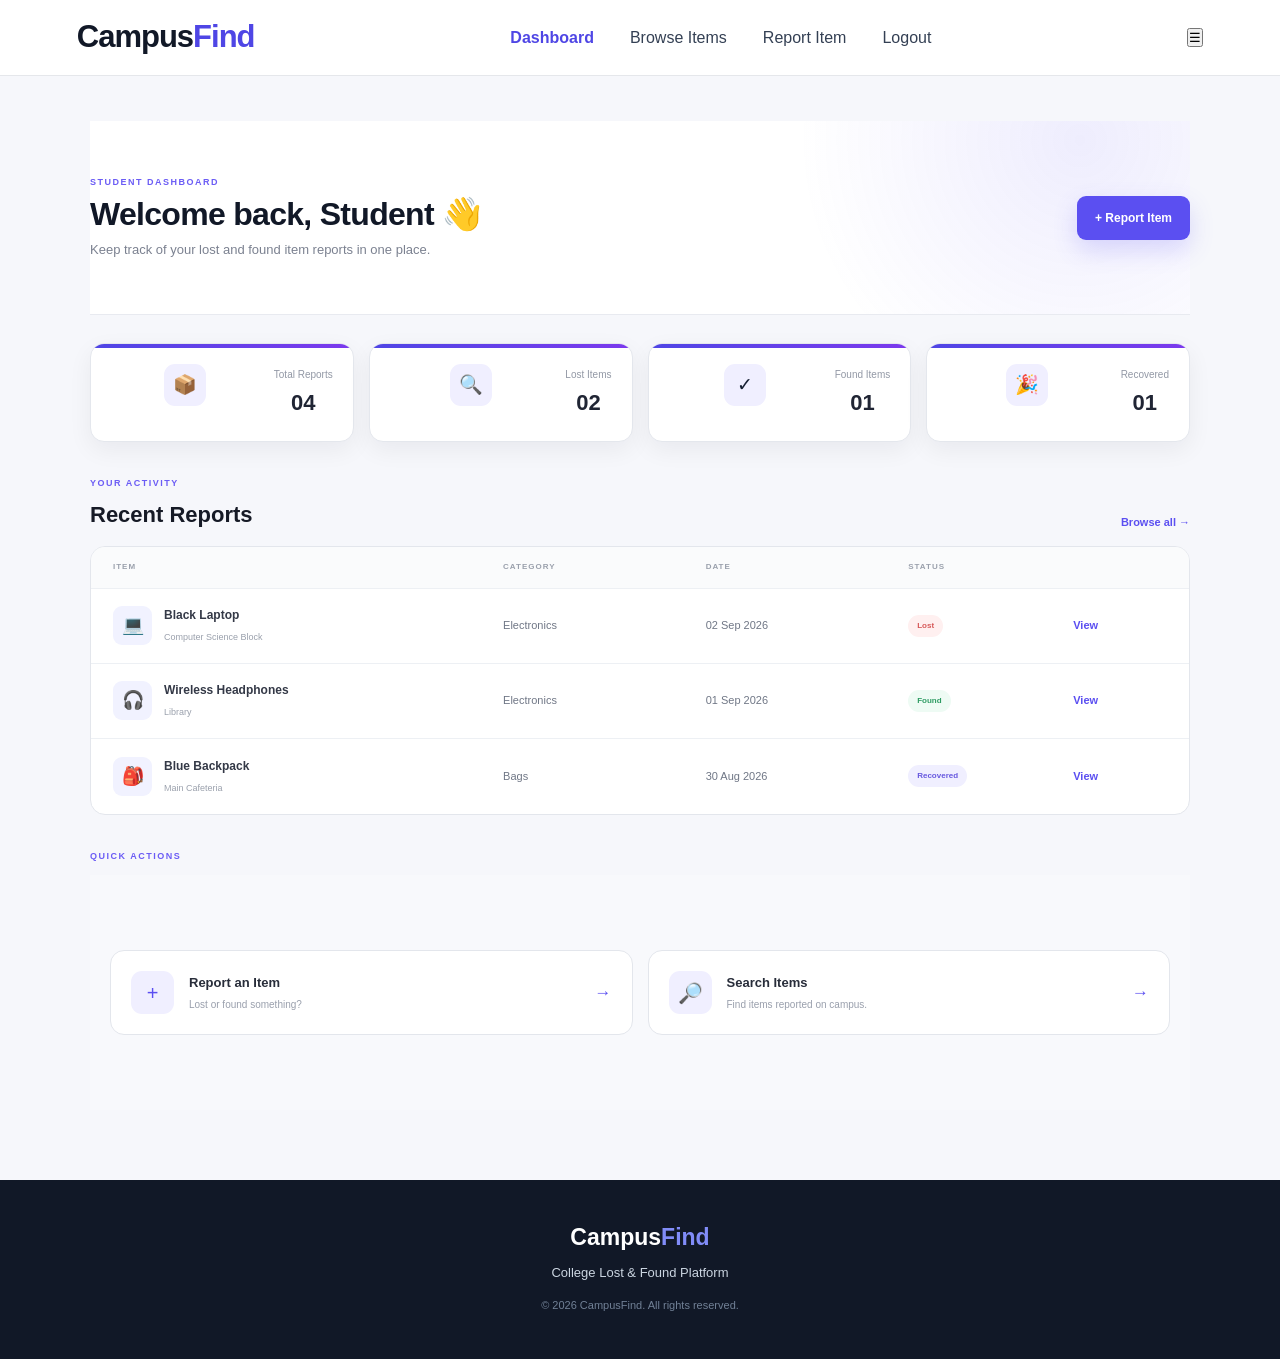
==== commit 1df770a2: "Create student dashboard" ====
--- a/frontend/dashboard.html
+++ b/frontend/dashboard.html
@@ -32,221 +32,280 @@
     <!-- DASHBOARD -->
     <main class="dashboard-page">
 
-        <!-- WELCOME -->
-        <section class="dashboard-welcome">
-
-            <div class="dashboard-wrapper">
+        <div class="dashboard-container">
+
+            <!-- WELCOME -->
+            <section class="dashboard-welcome">
 
                 <div>
-                    <p class="dashboard-eyebrow">
+                    <p class="dashboard-label">
                         STUDENT DASHBOARD
                     </p>
 
                     <h1>
-                        Welcome to <span>CampusFind</span>
+                        Welcome back, Student 👋
                     </h1>
 
-                    <p class="dashboard-subtitle">
-                        Manage your lost and found activity in one place.
+                    <p>
+                        Keep track of your lost and found
+                        item reports in one place.
                     </p>
                 </div>
 
                 <a href="report.html" class="dashboard-report-btn">
-                    + Report an Item
+                    + Report Item
                 </a>
 
-            </div>
-
-        </section>
-
-
-        <!-- STATISTICS -->
-        <section class="dashboard-content">
-
-            <div class="dashboard-wrapper">
-
-                <div class="dashboard-stats">
-
-                    <div class="dashboard-stat-card">
-
-                        <div class="dashboard-stat-icon">
-                            📋
+            </section>
+
+
+            <!-- STATISTICS -->
+            <section class="dashboard-stats">
+
+                <div class="stat-card">
+                    <div class="stat-icon">📦</div>
+                    <div>
+                        <span>Total Reports</span>
+                        <strong>04</strong>
+                    </div>
+                </div>
+
+                <div class="stat-card">
+                    <div class="stat-icon">🔍</div>
+                    <div>
+                        <span>Lost Items</span>
+                        <strong>02</strong>
+                    </div>
+                </div>
+
+                <div class="stat-card">
+                    <div class="stat-icon">✓</div>
+                    <div>
+                        <span>Found Items</span>
+                        <strong>01</strong>
+                    </div>
+                </div>
+
+                <div class="stat-card">
+                    <div class="stat-icon">🎉</div>
+                    <div>
+                        <span>Recovered</span>
+                        <strong>01</strong>
+                    </div>
+                </div>
+
+            </section>
+
+
+            <!-- RECENT REPORTS -->
+            <section class="dashboard-section">
+
+                <div class="dashboard-section-heading">
+
+                    <div>
+                        <p class="dashboard-label">
+                            YOUR ACTIVITY
+                        </p>
+
+                        <h2>
+                            Recent Reports
+                        </h2>
+                    </div>
+
+                    <a href="items.html">
+                        Browse all →
+                    </a>
+
+                </div>
+
+
+                <div class="reports-table">
+
+                    <!-- TABLE HEADER -->
+                    <div class="report-row report-header">
+
+                        <span>ITEM</span>
+                        <span>CATEGORY</span>
+                        <span>DATE</span>
+                        <span>STATUS</span>
+                        <span></span>
+
+                    </div>
+
+
+                    <!-- REPORT 1 -->
+                    <div class="report-row">
+
+                        <div class="report-item">
+                            <div class="report-item-icon">
+                                💻
+                            </div>
+
+                            <div>
+                                <strong>
+                                    Black Laptop
+                                </strong>
+
+                                <small>
+                                    Computer Science Block
+                                </small>
+                            </div>
+                        </div>
+
+                        <span>
+                            Electronics
+                        </span>
+
+                        <span>
+                            02 Sep 2026
+                        </span>
+
+                        <span class="table-status lost">
+                            Lost
+                        </span>
+
+                        <a href="item-details.html">
+                            View
+                        </a>
+
+                    </div>
+
+
+                    <!-- REPORT 2 -->
+                    <div class="report-row">
+
+                        <div class="report-item">
+                            <div class="report-item-icon">
+                                🎧
+                            </div>
+
+                            <div>
+                                <strong>
+                                    Wireless Headphones
+                                </strong>
+
+                                <small>
+                                    Library
+                                </small>
+                            </div>
+                        </div>
+
+                        <span>
+                            Electronics
+                        </span>
+
+                        <span>
+                            01 Sep 2026
+                        </span>
+
+                        <span class="table-status found">
+                            Found
+                        </span>
+
+                        <a href="item-details.html">
+                            View
+                        </a>
+
+                    </div>
+
+
+                    <!-- REPORT 3 -->
+                    <div class="report-row">
+
+                        <div class="report-item">
+                            <div class="report-item-icon">
+                                🎒
+                            </div>
+
+                            <div>
+                                <strong>
+                                    Blue Backpack
+                                </strong>
+
+                                <small>
+                                    Main Cafeteria
+                                </small>
+                            </div>
+                        </div>
+
+                        <span>
+                            Bags
+                        </span>
+
+                        <span>
+                            30 Aug 2026
+                        </span>
+
+                        <span class="table-status recovered">
+                            Recovered
+                        </span>
+
+                        <a href="item-details.html">
+                            View
+                        </a>
+
+                    </div>
+
+                </div>
+
+            </section>
+
+
+            <!-- QUICK ACTIONS -->
+            <section class="quick-section">
+
+                <p class="dashboard-label">
+                    QUICK ACTIONS
+                </p>
+
+                <div class="quick-actions">
+
+                    <a href="report.html" class="quick-card">
+
+                        <div class="quick-icon">
+                            +
                         </div>
 
                         <div>
-                            <span class="dashboard-stat-number">0</span>
-                            <p>Total Reports</p>
-                        </div>
-
-                    </div>
-
-
-                    <div class="dashboard-stat-card">
-
-                        <div class="dashboard-stat-icon lost-icon">
-                            🔴
+                            <h3>
+                                Report an Item
+                            </h3>
+
+                            <p>
+                                Lost or found something?
+                            </p>
+                        </div>
+
+                        <span>→</span>
+
+                    </a>
+
+
+                    <a href="items.html" class="quick-card">
+
+                        <div class="quick-icon">
+                            🔎
                         </div>
 
                         <div>
-                            <span class="dashboard-stat-number">0</span>
-                            <p>Lost Items</p>
-                        </div>
-
-                    </div>
-
-
-                    <div class="dashboard-stat-card">
-
-                        <div class="dashboard-stat-icon found-icon">
-                            🟢
-                        </div>
-
-                        <div>
-                            <span class="dashboard-stat-number">0</span>
-                            <p>Found Items</p>
-                        </div>
-
-                    </div>
-
-
-                    <div class="dashboard-stat-card">
-
-                        <div class="dashboard-stat-icon">
-                            🤝
-                        </div>
-
-                        <div>
-                            <span class="dashboard-stat-number">0</span>
-                            <p>Items Recovered</p>
-                        </div>
-
-                    </div>
-
-                </div>
-
-
-                <!-- QUICK ACTIONS -->
-                <div class="dashboard-section-title">
-
-                    <div>
-                        <p>QUICK ACTIONS</p>
-                        <h2>What would you like to do?</h2>
-                    </div>
-
-                </div>
-
-
-                <div class="dashboard-actions">
-
-                    <a href="report.html" class="dashboard-action-card">
-
-                        <div class="dashboard-action-icon">
-                            🔎
-                        </div>
-
-                        <div class="dashboard-action-content">
-                            <h3>Report Lost Item</h3>
+                            <h3>
+                                Search Items
+                            </h3>
 
                             <p>
-                                Tell the campus community about an
-                                item you have lost.
+                                Find items reported on campus.
                             </p>
-
-                            <span>
-                                Report Lost Item →
-                            </span>
-                        </div>
+                        </div>
+
+                        <span>→</span>
 
                     </a>
 
-
-                    <a href="report.html" class="dashboard-action-card">
-
-                        <div class="dashboard-action-icon">
-                            📦
-                        </div>
-
-                        <div class="dashboard-action-content">
-                            <h3>Report Found Item</h3>
-
-                            <p>
-                                Help another student recover their
-                                lost belongings.
-                            </p>
-
-                            <span>
-                                Report Found Item →
-                            </span>
-                        </div>
-
-                    </a>
-
-
-                    <a href="items.html" class="dashboard-action-card">
-
-                        <div class="dashboard-action-icon">
-                            🔍
-                        </div>
-
-                        <div class="dashboard-action-content">
-                            <h3>Browse Items</h3>
-
-                            <p>
-                                Search through current lost and
-                                found campus listings.
-                            </p>
-
-                            <span>
-                                Browse Items →
-                            </span>
-                        </div>
-
-                    </a>
-
-                </div>
-
-
-                <!-- RECENT ACTIVITY -->
-                <section class="recent-section">
-
-                    <div class="recent-header">
-
-                        <div>
-                            <p>ACTIVITY</p>
-                            <h2>Recent Reports</h2>
-                        </div>
-
-                        <a href="items.html">
-                            View All →
-                        </a>
-
-                    </div>
-
-
-                    <div class="empty-reports">
-
-                        <div class="empty-icon">
-                            📭
-                        </div>
-
-                        <h3>No reports yet</h3>
-
-                        <p>
-                            Your reported lost and found items
-                            will appear here.
-                        </p>
-
-                        <a href="report.html" class="empty-btn">
-                            Report Your First Item
-                        </a>
-
-                    </div>
-
-                </section>
-
-            </div>
-
-        </section>
+                </div>
+
+            </section>
+
+        </div>
 
     </main>
 
@@ -269,6 +328,8 @@
     </footer>
 
 
+    <script src="js/app.js"></script>
+
 </body>
 
 </html>
--- a/frontend/css/style.css
+++ b/frontend/css/style.css
@@ -3277,4 +3277,1377 @@
         padding: 22px;
     }
 
+}
+/* =========================================================
+   PROFESSIONAL REPORT PAGE
+   ========================================================= */
+
+.report-page {
+    min-height: calc(100vh - 80px);
+    background: #f6f7fb;
+}
+
+
+/* HEADER */
+
+.report-header {
+    padding: 55px 0 45px;
+    background:
+        radial-gradient(
+            circle at 85% 20%,
+            rgba(91, 79, 241, 0.10),
+            transparent 28%
+        ),
+        #ffffff;
+    border-bottom: 1px solid #e7e9ef;
+}
+
+.report-wrapper {
+    width: min(1050px, 92%);
+    margin: 0 auto;
+}
+
+.report-eyebrow {
+    margin: 0 0 10px;
+    color: #5b4ff1;
+    font-size: 11px;
+    font-weight: 800;
+    letter-spacing: 2px;
+}
+
+.report-header h1 {
+    margin: 0 0 12px;
+    color: #111827;
+    font-size: clamp(38px, 5vw, 54px);
+    line-height: 1.1;
+    letter-spacing: -1.5px;
+}
+
+.report-header h1 span {
+    color: #5b4ff1;
+}
+
+.report-header p:last-child {
+    max-width: 620px;
+    margin: 0;
+    color: #6b7280;
+    font-size: 16px;
+    line-height: 1.7;
+}
+
+
+/* CONTENT */
+
+.report-content {
+    padding: 45px 0 70px;
+}
+
+.report-layout {
+    display: grid;
+    grid-template-columns: minmax(0, 1fr) 300px;
+    gap: 25px;
+    align-items: start;
+}
+
+
+/* FORM CARD */
+
+.report-form-card {
+    padding: 35px;
+    background: #ffffff;
+    border: 1px solid #e3e6ed;
+    border-radius: 19px;
+    box-shadow: 0 10px 30px rgba(17, 24, 39, 0.05);
+}
+
+.form-card-header {
+    display: flex;
+    align-items: center;
+    gap: 16px;
+    padding-bottom: 25px;
+    margin-bottom: 28px;
+    border-bottom: 1px solid #edf0f4;
+}
+
+.report-form-icon {
+    width: 52px;
+    height: 52px;
+    flex-shrink: 0;
+    display: flex;
+    align-items: center;
+    justify-content: center;
+    border-radius: 14px;
+    background: #efeeff;
+    font-size: 23px;
+}
+
+.form-card-header h2 {
+    margin: 0 0 5px;
+    color: #111827;
+    font-size: 22px;
+}
+
+.form-card-header p {
+    margin: 0;
+    color: #6b7280;
+    font-size: 13px;
+}
+
+
+/* FORM */
+
+.report-form-group {
+    margin-bottom: 22px;
+}
+
+.report-form-group > label {
+    display: block;
+    margin-bottom: 9px;
+    color: #1f2937;
+    font-size: 14px;
+    font-weight: 700;
+}
+
+.report-form-group input,
+.report-form-group select,
+.report-form-group textarea {
+    box-sizing: border-box;
+    width: 100%;
+    border: 1px solid #d8dce5;
+    border-radius: 10px;
+    background: #ffffff;
+    color: #111827;
+    font-family: inherit;
+    font-size: 14px;
+    outline: none;
+    transition: 0.2s ease;
+}
+
+.report-form-group input,
+.report-form-group select {
+    height: 52px;
+    padding: 0 15px;
+}
+
+.report-form-group textarea {
+    padding: 14px 15px;
+    resize: vertical;
+    line-height: 1.6;
+}
+
+.report-form-group input:focus,
+.report-form-group select:focus,
+.report-form-group textarea:focus {
+    border-color: #5b4ff1;
+    box-shadow: 0 0 0 4px rgba(91, 79, 241, 0.09);
+}
+
+.report-form-group small {
+    display: block;
+    margin-top: 7px;
+    color: #9ca3af;
+    font-size: 12px;
+    line-height: 1.5;
+}
+
+
+/* STATUS */
+
+.status-options {
+    display: grid;
+    grid-template-columns: 1fr 1fr;
+    gap: 12px;
+}
+
+.status-option {
+    cursor: pointer;
+}
+
+.status-option input {
+    position: absolute;
+    opacity: 0;
+}
+
+.status-option span {
+    display: flex;
+    align-items: center;
+    gap: 8px;
+    min-height: 52px;
+    box-sizing: border-box;
+    padding: 0 15px;
+    border: 1px solid #d8dce5;
+    border-radius: 10px;
+    color: #374151;
+    font-size: 13px;
+    transition: 0.2s ease;
+}
+
+.status-option input:checked + span {
+    border-color: #5b4ff1;
+    background: #f3f1ff;
+    color: #4c40df;
+    box-shadow: 0 0 0 3px rgba(91, 79, 241, 0.08);
+}
+
+
+/* SUBMIT */
+
+.report-submit-btn {
+    width: 100%;
+    height: 56px;
+    margin-top: 8px;
+    border: none;
+    border-radius: 11px;
+    background: linear-gradient(135deg, #5145e8, #6d5dfc);
+    color: #ffffff;
+    font-family: inherit;
+    font-size: 15px;
+    font-weight: 700;
+    cursor: pointer;
+    box-shadow: 0 11px 24px rgba(91, 79, 241, 0.20);
+    transition: 0.2s ease;
+}
+
+.report-submit-btn span {
+    margin-left: 9px;
+    font-size: 18px;
+    transition: 0.2s ease;
+}
+
+.report-submit-btn:hover {
+    transform: translateY(-2px);
+    box-shadow: 0 15px 30px rgba(91, 79, 241, 0.28);
+}
+
+.report-submit-btn:hover span {
+    margin-left: 13px;
+}
+
+
+/* SIDE CARDS */
+
+.report-side {
+    display: flex;
+    flex-direction: column;
+    gap: 18px;
+}
+
+.report-help-card,
+.report-security-card {
+    padding: 25px;
+    background: #ffffff;
+    border: 1px solid #e3e6ed;
+    border-radius: 17px;
+    box-shadow: 0 8px 25px rgba(17, 24, 39, 0.045);
+}
+
+.help-icon,
+.security-icon {
+    width: 46px;
+    height: 46px;
+    display: flex;
+    align-items: center;
+    justify-content: center;
+    margin-bottom: 18px;
+    border-radius: 13px;
+    background: #efeeff;
+    font-size: 21px;
+}
+
+.report-help-card h3,
+.report-security-card h3 {
+    margin: 0 0 20px;
+    color: #111827;
+    font-size: 17px;
+}
+
+.help-list {
+    display: flex;
+    flex-direction: column;
+    gap: 17px;
+}
+
+.help-list div {
+    display: flex;
+    align-items: flex-start;
+    gap: 11px;
+}
+
+.help-list span {
+    display: flex;
+    align-items: center;
+    justify-content: center;
+    width: 27px;
+    height: 27px;
+    flex-shrink: 0;
+    border-radius: 8px;
+    background: #f1f0ff;
+    color: #5b4ff1;
+    font-size: 10px;
+    font-weight: 800;
+}
+
+.help-list p {
+    margin: 3px 0 0;
+    color: #6b7280;
+    font-size: 13px;
+    line-height: 1.5;
+}
+
+.report-security-card {
+    display: flex;
+    gap: 13px;
+}
+
+.report-security-card .security-icon {
+    flex-shrink: 0;
+    margin: 0;
+    background: #f0f7ff;
+}
+
+.report-security-card h3 {
+    margin-bottom: 6px;
+}
+
+.report-security-card p {
+    margin: 0;
+    color: #6b7280;
+    font-size: 12px;
+    line-height: 1.6;
+}
+
+
+/* RESPONSIVE */
+
+@media (max-width: 850px) {
+
+    .report-layout {
+        grid-template-columns: 1fr;
+    }
+
+    .report-side {
+        display: grid;
+        grid-template-columns: 1fr 1fr;
+    }
+
+}
+
+@media (max-width: 600px) {
+
+    .report-header {
+        padding: 40px 0;
+    }
+
+    .report-content {
+        padding: 30px 0 50px;
+    }
+
+    .report-form-card {
+        padding: 24px 20px;
+    }
+
+    .status-options {
+        grid-template-columns: 1fr;
+    }
+
+    .report-side {
+        grid-template-columns: 1fr;
+    }
+
+}
+/* =========================================================
+   BROWSE ITEMS PAGE
+   ========================================================= */
+
+.items-page {
+    min-height: calc(100vh - 80px);
+    background: #f6f7fb;
+}
+
+.items-wrapper {
+    width: min(1100px, 92%);
+    margin: 0 auto;
+}
+
+
+/* HEADER */
+
+.items-header {
+    padding: 55px 0 45px;
+    background:
+        radial-gradient(
+            circle at 85% 20%,
+            rgba(91, 79, 241, 0.10),
+            transparent 30%
+        ),
+        #ffffff;
+    border-bottom: 1px solid #e7e9ef;
+}
+
+.items-eyebrow {
+    margin: 0 0 10px;
+    color: #5b4ff1;
+    font-size: 11px;
+    font-weight: 800;
+    letter-spacing: 2px;
+}
+
+.items-header h1 {
+    margin: 0 0 12px;
+    color: #111827;
+    font-size: clamp(38px, 5vw, 54px);
+    line-height: 1.1;
+    letter-spacing: -1.5px;
+}
+
+.items-header h1 span {
+    color: #5b4ff1;
+}
+
+.items-header p:last-child {
+    margin: 0;
+    color: #6b7280;
+    font-size: 16px;
+    line-height: 1.7;
+}
+
+
+/* CONTENT */
+
+.items-content {
+    padding: 40px 0 70px;
+}
+
+
+/* SEARCH */
+
+.search-panel {
+    display: grid;
+    grid-template-columns: 1fr 190px 190px;
+    gap: 12px;
+    padding: 15px;
+    background: #ffffff;
+    border: 1px solid #e2e5eb;
+    border-radius: 15px;
+    box-shadow: 0 8px 25px rgba(17, 24, 39, 0.05);
+}
+
+.search-box {
+    display: flex;
+    align-items: center;
+    height: 52px;
+    padding: 0 15px;
+    border: 1px solid #d8dce5;
+    border-radius: 10px;
+}
+
+.search-box span {
+    margin-right: 10px;
+    color: #7c82a0;
+    font-size: 24px;
+}
+
+.search-box input {
+    width: 100%;
+    border: none;
+    outline: none;
+    color: #111827;
+    font-family: inherit;
+    font-size: 14px;
+}
+
+.search-box input::placeholder {
+    color: #9ca3af;
+}
+
+.search-panel select {
+    height: 52px;
+    padding: 0 13px;
+    border: 1px solid #d8dce5;
+    border-radius: 10px;
+    background: #ffffff;
+    color: #374151;
+    font-family: inherit;
+    font-size: 13px;
+    outline: none;
+    cursor: pointer;
+}
+
+
+/* RESULTS HEADER */
+
+.items-results-header {
+    display: flex;
+    align-items: center;
+    justify-content: space-between;
+    margin: 42px 0 22px;
+}
+
+.items-results-header h2 {
+    margin: 0 0 5px;
+    color: #111827;
+    font-size: 24px;
+}
+
+.items-results-header p {
+    margin: 0;
+    color: #8a91a1;
+    font-size: 13px;
+}
+
+.items-report-btn {
+    display: inline-flex;
+    align-items: center;
+    justify-content: center;
+    min-height: 44px;
+    padding: 0 18px;
+    border-radius: 9px;
+    background: #5b4ff1;
+    color: #ffffff;
+    text-decoration: none;
+    font-size: 13px;
+    font-weight: 700;
+    transition: 0.2s ease;
+}
+
+.items-report-btn:hover {
+    background: #493dd5;
+    transform: translateY(-2px);
+}
+
+
+/* GRID */
+
+.items-grid {
+    display: grid;
+    grid-template-columns: repeat(3, 1fr);
+    gap: 20px;
+}
+
+
+/* CARD */
+
+.item-card {
+    overflow: hidden;
+    background: #ffffff;
+    border: 1px solid #e3e6ed;
+    border-radius: 16px;
+    box-shadow: 0 7px 22px rgba(17, 24, 39, 0.045);
+    transition: 0.25s ease;
+}
+
+.item-card:hover {
+    transform: translateY(-5px);
+    box-shadow: 0 16px 35px rgba(17, 24, 39, 0.10);
+}
+
+
+/* IMAGE */
+
+.item-image {
+    height: 155px;
+    display: flex;
+    align-items: center;
+    justify-content: center;
+    font-size: 58px;
+}
+
+.electronics-image {
+    background: #eef2ff;
+}
+
+.wallet-image {
+    background: #fff4e6;
+}
+
+.keys-image {
+    background: #f1f5f9;
+}
+
+.document-image {
+    background: #edf8f1;
+}
+
+.bag-image {
+    background: #f3efff;
+}
+
+.books-image {
+    background: #fff1f2;
+}
+
+
+/* BODY */
+
+.item-card-body {
+    padding: 20px;
+}
+
+.item-card-top {
+    display: flex;
+    align-items: center;
+    justify-content: space-between;
+    margin-bottom: 11px;
+}
+
+.item-status {
+    display: inline-flex;
+    align-items: center;
+    padding: 5px 9px;
+    border-radius: 6px;
+    font-size: 9px;
+    font-weight: 800;
+    letter-spacing: 0.7px;
+}
+
+.lost-status {
+    background: #fff0f0;
+    color: #e05252;
+}
+
+.found-status {
+    background: #ecf9f0;
+    color: #2d9960;
+}
+
+.item-date {
+    color: #9ca3af;
+    font-size: 11px;
+}
+
+.item-card h3 {
+    margin: 0 0 8px;
+    color: #111827;
+    font-size: 18px;
+}
+
+.item-description {
+    min-height: 42px;
+    margin: 0 0 15px;
+    color: #6b7280;
+    font-size: 12px;
+    line-height: 1.6;
+}
+
+.item-location {
+    padding: 10px 0;
+    border-top: 1px solid #eef0f4;
+    color: #6b7280;
+    font-size: 11px;
+}
+
+.view-item-btn {
+    display: block;
+    margin-top: 10px;
+    color: #5b4ff1;
+    text-decoration: none;
+    font-size: 12px;
+    font-weight: 700;
+}
+
+.view-item-btn:hover {
+    text-decoration: underline;
+}
+
+
+/* NO RESULTS */
+
+.no-results {
+    padding: 60px 20px;
+    text-align: center;
+}
+
+.no-results div {
+    font-size: 42px;
+    margin-bottom: 12px;
+}
+
+.no-results h3 {
+    margin: 0 0 6px;
+    color: #111827;
+}
+
+.no-results p {
+    margin: 0;
+    color: #8a91a1;
+    font-size: 13px;
+}
+
+
+/* RESPONSIVE */
+
+@media (max-width: 900px) {
+
+    .items-grid {
+        grid-template-columns: repeat(2, 1fr);
+    }
+
+    .search-panel {
+        grid-template-columns: 1fr 1fr;
+    }
+
+    .search-box {
+        grid-column: 1 / -1;
+    }
+
+}
+
+@media (max-width: 600px) {
+
+    .items-header {
+        padding: 40px 0;
+    }
+
+    .search-panel {
+        grid-template-columns: 1fr;
+    }
+
+    .search-box {
+        grid-column: auto;
+    }
+
+    .items-results-header {
+        align-items: flex-start;
+        gap: 15px;
+        flex-direction: column;
+    }
+
+    .items-grid {
+        grid-template-columns: 1fr;
+    }
+
+}
+/* =========================================================
+   ITEM DETAILS PAGE
+   ========================================================= */
+
+.details-page {
+    min-height: calc(100vh - 80px);
+    padding: 45px 0 70px;
+    background: #f6f7fb;
+}
+
+.details-wrapper {
+    width: min(1050px, 92%);
+    margin: 0 auto;
+}
+
+
+/* BACK LINK */
+
+.back-link {
+    display: inline-flex;
+    margin-bottom: 22px;
+    color: #6b7280;
+    text-decoration: none;
+    font-size: 13px;
+    font-weight: 600;
+    transition: 0.2s ease;
+}
+
+.back-link:hover {
+    color: #5b4ff1;
+    transform: translateX(-3px);
+}
+
+
+/* MAIN CARD */
+
+.details-card {
+    display: grid;
+    grid-template-columns: 330px 1fr;
+    overflow: hidden;
+    background: #ffffff;
+    border: 1px solid #e2e5eb;
+    border-radius: 20px;
+    box-shadow: 0 12px 35px rgba(17, 24, 39, 0.07);
+}
+
+
+/* IMAGE */
+
+.details-image {
+    min-height: 500px;
+    display: flex;
+    align-items: center;
+    justify-content: center;
+    background:
+        radial-gradient(
+            circle at center,
+            rgba(91, 79, 241, 0.12),
+            transparent 60%
+        ),
+        #eef2ff;
+    font-size: 110px;
+}
+
+
+/* INFORMATION */
+
+.details-information {
+    padding: 40px;
+}
+
+.details-top {
+    display: flex;
+    align-items: center;
+    justify-content: space-between;
+    gap: 15px;
+    margin-bottom: 18px;
+}
+
+.details-date {
+    color: #9ca3af;
+    font-size: 12px;
+}
+
+.details-information h1 {
+    margin: 0 0 12px;
+    color: #111827;
+    font-size: 38px;
+    letter-spacing: -1px;
+}
+
+.details-intro {
+    max-width: 600px;
+    margin: 0 0 30px;
+    color: #6b7280;
+    font-size: 14px;
+    line-height: 1.7;
+}
+
+
+/* INFO GRID */
+
+.details-info-grid {
+    display: grid;
+    grid-template-columns: 1fr 1fr;
+    gap: 1px;
+    overflow: hidden;
+    margin-bottom: 30px;
+    border: 1px solid #e7e9ef;
+    border-radius: 12px;
+    background: #e7e9ef;
+}
+
+.detail-info {
+    padding: 17px;
+    background: #ffffff;
+}
+
+.detail-label {
+    display: block;
+    margin-bottom: 7px;
+    color: #9ca3af;
+    font-size: 9px;
+    font-weight: 800;
+    letter-spacing: 1px;
+}
+
+.detail-info strong {
+    color: #374151;
+    font-size: 13px;
+}
+
+.status-text-lost {
+    color: #df5555 !important;
+}
+
+
+/* DESCRIPTION */
+
+.details-description {
+    padding-bottom: 27px;
+    border-bottom: 1px solid #edf0f4;
+}
+
+.details-description h3 {
+    margin: 0 0 10px;
+    color: #111827;
+    font-size: 16px;
+}
+
+.details-description p {
+    margin: 0;
+    color: #6b7280;
+    font-size: 13px;
+    line-height: 1.7;
+}
+
+
+/* ACTION */
+
+.details-action {
+    display: flex;
+    align-items: center;
+    justify-content: space-between;
+    gap: 20px;
+    padding-top: 27px;
+}
+
+.details-action h3 {
+    margin: 0 0 5px;
+    color: #111827;
+    font-size: 15px;
+}
+
+.details-action p {
+    margin: 0;
+    color: #8a91a1;
+    font-size: 12px;
+}
+
+.contact-btn {
+    flex-shrink: 0;
+    min-height: 47px;
+    padding: 0 19px;
+    border: none;
+    border-radius: 9px;
+    background: #5b4ff1;
+    color: #ffffff;
+    font-family: inherit;
+    font-size: 12px;
+    font-weight: 700;
+    cursor: pointer;
+    transition: 0.2s ease;
+}
+
+.contact-btn:hover {
+    background: #493dd5;
+    transform: translateY(-2px);
+}
+
+
+/* SAFETY NOTICE */
+
+.details-notice {
+    display: flex;
+    align-items: flex-start;
+    gap: 13px;
+    margin-top: 18px;
+    padding: 17px 20px;
+    border: 1px solid #e3e6ed;
+    border-radius: 12px;
+    background: #ffffff;
+}
+
+.details-notice > span {
+    font-size: 18px;
+}
+
+.details-notice p {
+    margin: 0;
+    color: #7b8190;
+    font-size: 11px;
+    line-height: 1.6;
+}
+
+.details-notice strong {
+    color: #4b5563;
+}
+
+
+/* RESPONSIVE */
+
+@media (max-width: 800px) {
+
+    .details-card {
+        grid-template-columns: 1fr;
+    }
+
+    .details-image {
+        min-height: 260px;
+    }
+
+}
+
+@media (max-width: 600px) {
+
+    .details-information {
+        padding: 25px 20px;
+    }
+
+    .details-information h1 {
+        font-size: 30px;
+    }
+
+    .details-info-grid {
+        grid-template-columns: 1fr;
+    }
+
+    .details-action {
+        align-items: stretch;
+        flex-direction: column;
+    }
+
+    .contact-btn {
+        width: 100%;
+    }
+
+    .details-top {
+        align-items: flex-start;
+        flex-direction: column;
+    }
+
+}
+/* =========================================================
+   DASHBOARD
+   ========================================================= */
+
+.dashboard-page {
+    min-height: calc(100vh - 80px);
+    padding: 45px 0 70px;
+    background: #f6f7fb;
+}
+
+.dashboard-container {
+    width: min(1100px, 92%);
+    margin: auto;
+}
+
+
+/* WELCOME */
+
+.dashboard-welcome {
+    display: flex;
+    align-items: center;
+    justify-content: space-between;
+    gap: 25px;
+    margin-bottom: 28px;
+}
+
+.dashboard-label {
+    margin: 0 0 7px;
+    color: #6b5cf5;
+    font-size: 9px;
+    font-weight: 800;
+    letter-spacing: 1.5px;
+}
+
+.dashboard-welcome h1 {
+    margin: 0 0 8px;
+    color: #111827;
+    font-size: 32px;
+    letter-spacing: -0.7px;
+}
+
+.dashboard-welcome > div > p:last-child {
+    margin: 0;
+    color: #7b8190;
+    font-size: 13px;
+}
+
+.dashboard-report-btn {
+    display: inline-flex;
+    align-items: center;
+    justify-content: center;
+    min-height: 44px;
+    padding: 0 18px;
+    border-radius: 9px;
+    background: #5b4ff1;
+    color: white;
+    text-decoration: none;
+    font-size: 12px;
+    font-weight: 700;
+    transition: .2s;
+}
+
+.dashboard-report-btn:hover {
+    transform: translateY(-2px);
+}
+
+
+/* STATISTICS */
+
+.dashboard-stats {
+    display: grid;
+    grid-template-columns: repeat(4, 1fr);
+    gap: 15px;
+    margin-bottom: 35px;
+}
+
+.stat-card {
+    display: flex;
+    align-items: center;
+    gap: 14px;
+    padding: 20px;
+    border: 1px solid #e4e7ed;
+    border-radius: 14px;
+    background: white;
+}
+
+.stat-icon {
+    width: 42px;
+    height: 42px;
+    display: flex;
+    align-items: center;
+    justify-content: center;
+    border-radius: 11px;
+    background: #f0efff;
+    font-size: 19px;
+}
+
+.stat-card span {
+    display: block;
+    margin-bottom: 4px;
+    color: #9298a5;
+    font-size: 10px;
+}
+
+.stat-card strong {
+    color: #202534;
+    font-size: 22px;
+}
+
+
+/* SECTION */
+
+.dashboard-section {
+    margin-bottom: 35px;
+}
+
+.dashboard-section-heading {
+    display: flex;
+    align-items: end;
+    justify-content: space-between;
+    margin-bottom: 15px;
+}
+
+.dashboard-section-heading h2 {
+    margin: 0;
+    color: #161a26;
+    font-size: 22px;
+}
+
+.dashboard-section-heading > a {
+    color: #5b4ff1;
+    text-decoration: none;
+    font-size: 11px;
+    font-weight: 700;
+}
+
+
+/* REPORTS TABLE */
+
+.reports-table {
+    overflow: hidden;
+    border: 1px solid #e3e6ec;
+    border-radius: 15px;
+    background: white;
+}
+
+.report-row {
+    display: grid;
+    grid-template-columns: 2fr 1fr 1fr .8fr .5fr;
+    align-items: center;
+    gap: 15px;
+    min-height: 75px;
+    padding: 0 22px;
+    border-bottom: 1px solid #edf0f4;
+    color: #707786;
+    font-size: 11px;
+}
+
+.report-row:last-child {
+    border-bottom: none;
+}
+
+.report-header {
+    min-height: 42px;
+    background: #fafbfc;
+    color: #9aa0ac;
+    font-size: 8px;
+    font-weight: 800;
+    letter-spacing: 1px;
+}
+
+.report-item {
+    display: flex;
+    align-items: center;
+    gap: 12px;
+}
+
+.report-item-icon {
+    width: 39px;
+    height: 39px;
+    display: flex;
+    align-items: center;
+    justify-content: center;
+    border-radius: 9px;
+    background: #f1f2ff;
+    font-size: 18px;
+}
+
+.report-item strong {
+    display: block;
+    margin-bottom: 4px;
+    color: #343947;
+    font-size: 12px;
+}
+
+.report-item small {
+    color: #9aa0ac;
+    font-size: 9px;
+}
+
+.report-row > a {
+    color: #5b4ff1;
+    text-decoration: none;
+    font-weight: 700;
+}
+
+.table-status {
+    width: fit-content;
+    padding: 5px 9px;
+    border-radius: 20px;
+    font-size: 8px;
+    font-weight: 800;
+}
+
+.table-status.lost {
+    background: #fff0f0;
+    color: #d65757;
+}
+
+.table-status.found {
+    background: #eefbf4;
+    color: #2d9b62;
+}
+
+.table-status.recovered {
+    background: #f0efff;
+    color: #6658df;
+}
+
+
+/* QUICK ACTIONS */
+
+.quick-section {
+    margin-top: 35px;
+}
+
+.quick-actions {
+    display: grid;
+    grid-template-columns: 1fr 1fr;
+    gap: 15px;
+    margin-top: 12px;
+}
+
+.quick-card {
+    display: flex;
+    align-items: center;
+    gap: 15px;
+    padding: 20px;
+    border: 1px solid #e3e6ec;
+    border-radius: 14px;
+    background: white;
+    color: inherit;
+    text-decoration: none;
+    transition: .2s;
+}
+
+.quick-card:hover {
+    transform: translateY(-3px);
+    border-color: #cbc7ff;
+    box-shadow: 0 10px 25px rgba(25, 30, 50, .06);
+}
+
+.quick-icon {
+    width: 43px;
+    height: 43px;
+    display: flex;
+    align-items: center;
+    justify-content: center;
+    flex-shrink: 0;
+    border-radius: 11px;
+    background: #f0efff;
+    color: #5b4ff1;
+    font-size: 20px;
+    font-weight: 500;
+}
+
+.quick-card h3 {
+    margin: 0 0 4px;
+    color: #282d3a;
+    font-size: 13px;
+}
+
+.quick-card p {
+    margin: 0;
+    color: #999fac;
+    font-size: 10px;
+}
+
+.quick-card > span {
+    margin-left: auto;
+    color: #5b4ff1;
+    font-size: 17px;
+}
+
+
+/* MOBILE */
+
+@media (max-width: 850px) {
+
+    .dashboard-stats {
+        grid-template-columns: 1fr 1fr;
+    }
+
+    .report-row {
+        grid-template-columns: 2fr 1fr .7fr;
+    }
+
+    .report-row > span:nth-child(2),
+    .report-row > span:nth-child(3) {
+        display: none;
+    }
+
+}
+
+@media (max-width: 600px) {
+
+    .dashboard-welcome {
+        align-items: flex-start;
+        flex-direction: column;
+    }
+
+    .dashboard-welcome h1 {
+        font-size: 26px;
+    }
+
+    .dashboard-report-btn {
+        width: 100%;
+    }
+
+    .dashboard-stats {
+        grid-template-columns: 1fr 1fr;
+    }
+
+    .stat-card {
+        padding: 15px;
+    }
+
+    .stat-icon {
+        width: 35px;
+        height: 35px;
+        font-size: 15px;
+    }
+
+    .report-row {
+        grid-template-columns: 1fr auto;
+        padding: 0 15px;
+    }
+
+    .report-header {
+        display: none;
+    }
+
+    .report-row > .table-status {
+        display: none;
+    }
+
+    .quick-actions {
+        grid-template-columns: 1fr;
+    }
+
 }
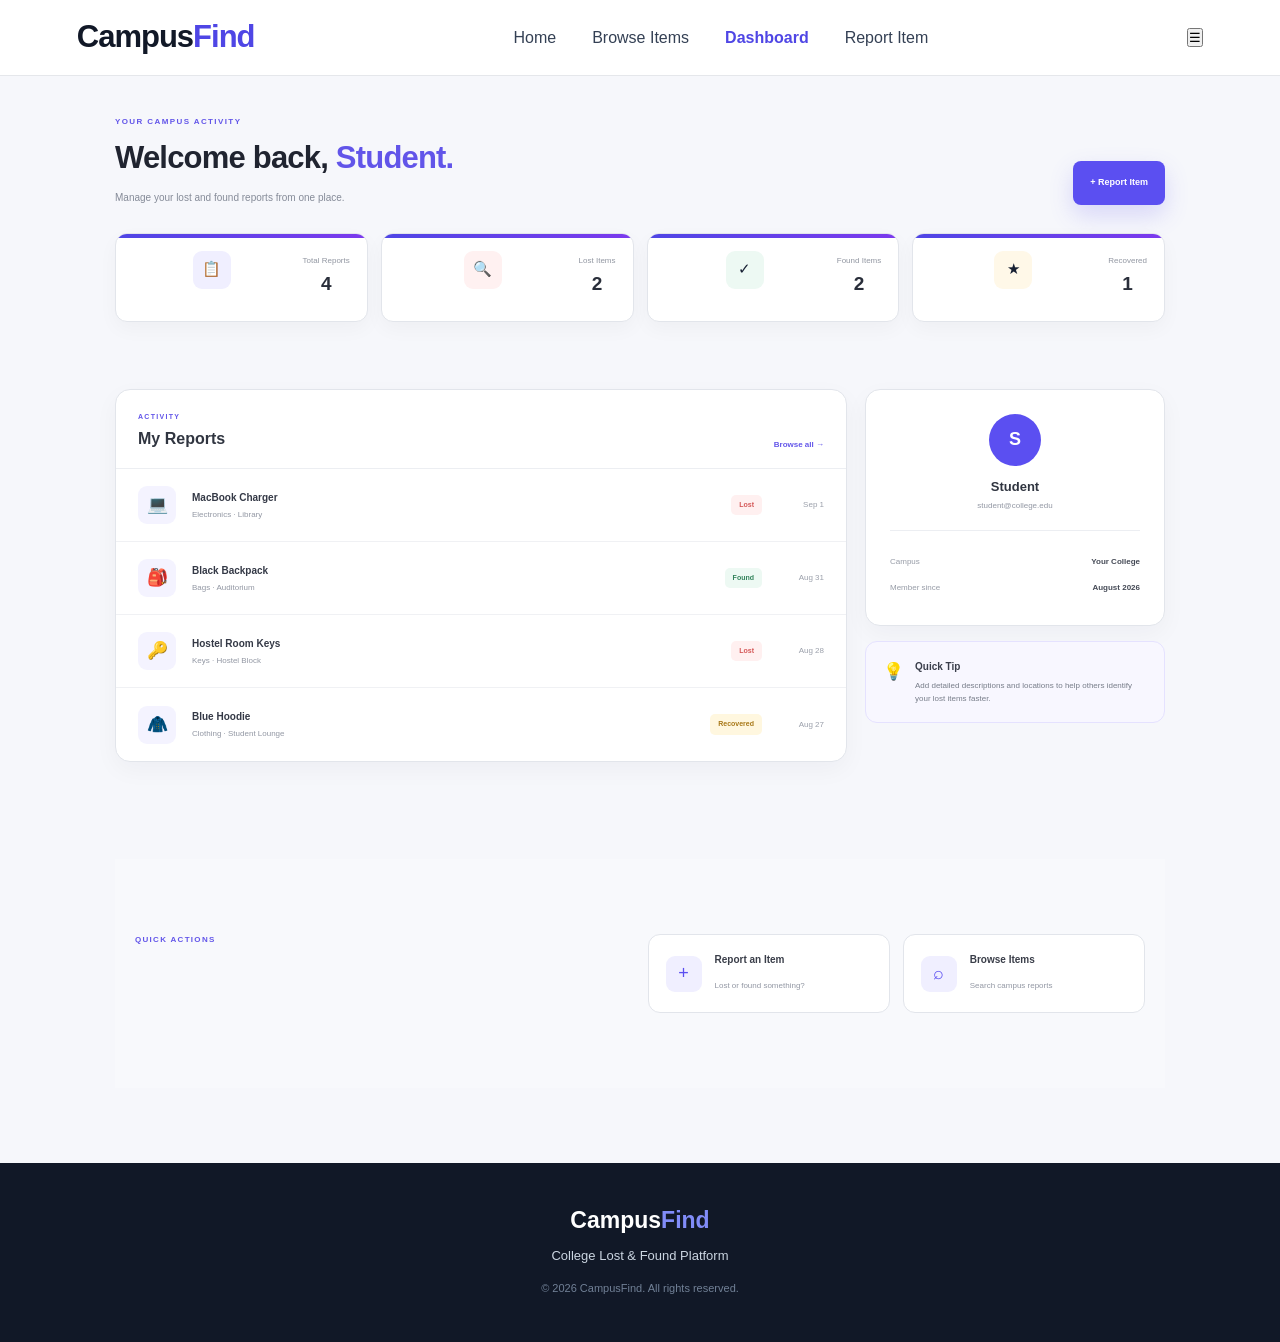
==== commit d9e77edb: "Create professional dashboard page" ====
--- a/frontend/dashboard.html
+++ b/frontend/dashboard.html
@@ -20,10 +20,10 @@
         </a>
 
         <div class="nav-links">
-            <a href="dashboard.html" class="active">Dashboard</a>
+            <a href="index.html">Home</a>
             <a href="items.html">Browse Items</a>
-            <a href="report.html">Report Item</a>
-            <a href="index.html">Logout</a>
+            <a href="dashboard.html">Dashboard</a>
+            <a href="report.html" class="nav-btn">Report Item</a>
         </div>
 
     </nav>
@@ -32,83 +32,87 @@
     <!-- DASHBOARD -->
     <main class="dashboard-page">
 
-        <div class="dashboard-container">
-
-            <!-- WELCOME -->
-            <section class="dashboard-welcome">
+        <!-- HEADER -->
+        <section class="dashboard-header">
+
+            <div>
+                <p class="small-title">YOUR CAMPUS ACTIVITY</p>
+
+                <h1>
+                    Welcome back, <span>Student.</span>
+                </h1>
+
+                <p>
+                    Manage your lost and found reports
+                    from one place.
+                </p>
+            </div>
+
+            <a href="report.html" class="dashboard-report-btn">
+                + Report Item
+            </a>
+
+        </section>
+
+
+        <!-- STATS -->
+        <section class="dashboard-stats">
+
+            <div class="stat-card">
+                <div class="stat-icon">📋</div>
 
                 <div>
-                    <p class="dashboard-label">
-                        STUDENT DASHBOARD
-                    </p>
-
-                    <h1>
-                        Welcome back, Student 👋
-                    </h1>
-
-                    <p>
-                        Keep track of your lost and found
-                        item reports in one place.
-                    </p>
-                </div>
-
-                <a href="report.html" class="dashboard-report-btn">
-                    + Report Item
-                </a>
-
-            </section>
-
-
-            <!-- STATISTICS -->
-            <section class="dashboard-stats">
-
-                <div class="stat-card">
-                    <div class="stat-icon">📦</div>
+                    <span>Total Reports</span>
+                    <strong>4</strong>
+                </div>
+            </div>
+
+
+            <div class="stat-card">
+                <div class="stat-icon lost-icon">🔍</div>
+
+                <div>
+                    <span>Lost Items</span>
+                    <strong>2</strong>
+                </div>
+            </div>
+
+
+            <div class="stat-card">
+                <div class="stat-icon found-icon">✓</div>
+
+                <div>
+                    <span>Found Items</span>
+                    <strong>2</strong>
+                </div>
+            </div>
+
+
+            <div class="stat-card">
+                <div class="stat-icon recovered-icon">★</div>
+
+                <div>
+                    <span>Recovered</span>
+                    <strong>1</strong>
+                </div>
+            </div>
+
+        </section>
+
+
+        <!-- CONTENT -->
+        <section class="dashboard-content">
+
+            <!-- MY REPORTS -->
+            <div class="reports-panel">
+
+                <div class="panel-heading">
+
                     <div>
-                        <span>Total Reports</span>
-                        <strong>04</strong>
-                    </div>
-                </div>
-
-                <div class="stat-card">
-                    <div class="stat-icon">🔍</div>
-                    <div>
-                        <span>Lost Items</span>
-                        <strong>02</strong>
-                    </div>
-                </div>
-
-                <div class="stat-card">
-                    <div class="stat-icon">✓</div>
-                    <div>
-                        <span>Found Items</span>
-                        <strong>01</strong>
-                    </div>
-                </div>
-
-                <div class="stat-card">
-                    <div class="stat-icon">🎉</div>
-                    <div>
-                        <span>Recovered</span>
-                        <strong>01</strong>
-                    </div>
-                </div>
-
-            </section>
-
-
-            <!-- RECENT REPORTS -->
-            <section class="dashboard-section">
-
-                <div class="dashboard-section-heading">
-
-                    <div>
-                        <p class="dashboard-label">
-                            YOUR ACTIVITY
-                        </p>
+                        <p class="small-title">ACTIVITY</p>
 
                         <h2>
-                            Recent Reports
+                            My Reports
                         </h2>
                     </div>
 
@@ -119,193 +123,214 @@
                 </div>
 
 
-                <div class="reports-table">
-
-                    <!-- TABLE HEADER -->
-                    <div class="report-row report-header">
-
-                        <span>ITEM</span>
-                        <span>CATEGORY</span>
-                        <span>DATE</span>
-                        <span>STATUS</span>
-                        <span></span>
-
-                    </div>
-
-
-                    <!-- REPORT 1 -->
-                    <div class="report-row">
-
-                        <div class="report-item">
-                            <div class="report-item-icon">
-                                💻
-                            </div>
-
-                            <div>
-                                <strong>
-                                    Black Laptop
-                                </strong>
-
-                                <small>
-                                    Computer Science Block
-                                </small>
-                            </div>
-                        </div>
-
-                        <span>
-                            Electronics
-                        </span>
-
-                        <span>
-                            02 Sep 2026
-                        </span>
-
-                        <span class="table-status lost">
-                            Lost
-                        </span>
-
-                        <a href="item-details.html">
-                            View
-                        </a>
-
-                    </div>
-
-
-                    <!-- REPORT 2 -->
-                    <div class="report-row">
-
-                        <div class="report-item">
-                            <div class="report-item-icon">
-                                🎧
-                            </div>
-
-                            <div>
-                                <strong>
-                                    Wireless Headphones
-                                </strong>
-
-                                <small>
-                                    Library
-                                </small>
-                            </div>
-                        </div>
-
-                        <span>
-                            Electronics
-                        </span>
-
-                        <span>
-                            01 Sep 2026
-                        </span>
-
-                        <span class="table-status found">
-                            Found
-                        </span>
-
-                        <a href="item-details.html">
-                            View
-                        </a>
-
-                    </div>
-
-
-                    <!-- REPORT 3 -->
-                    <div class="report-row">
-
-                        <div class="report-item">
-                            <div class="report-item-icon">
-                                🎒
-                            </div>
-
-                            <div>
-                                <strong>
-                                    Blue Backpack
-                                </strong>
-
-                                <small>
-                                    Main Cafeteria
-                                </small>
-                            </div>
-                        </div>
-
-                        <span>
-                            Bags
-                        </span>
-
-                        <span>
-                            30 Aug 2026
-                        </span>
-
-                        <span class="table-status recovered">
-                            Recovered
-                        </span>
-
-                        <a href="item-details.html">
-                            View
-                        </a>
-
-                    </div>
-
-                </div>
-
-            </section>
-
-
-            <!-- QUICK ACTIONS -->
-            <section class="quick-section">
-
-                <p class="dashboard-label">
-                    QUICK ACTIONS
-                </p>
-
-                <div class="quick-actions">
-
-                    <a href="report.html" class="quick-card">
-
-                        <div class="quick-icon">
-                            +
-                        </div>
-
-                        <div>
-                            <h3>
-                                Report an Item
-                            </h3>
-
-                            <p>
-                                Lost or found something?
-                            </p>
-                        </div>
-
-                        <span>→</span>
-
-                    </a>
-
-
-                    <a href="items.html" class="quick-card">
-
-                        <div class="quick-icon">
-                            🔎
-                        </div>
-
-                        <div>
-                            <h3>
-                                Search Items
-                            </h3>
-
-                            <p>
-                                Find items reported on campus.
-                            </p>
-                        </div>
-
-                        <span>→</span>
-
-                    </a>
-
-                </div>
-
-            </section>
-
-        </div>
+                <!-- REPORT 1 -->
+                <div class="report-row">
+
+                    <div class="report-item-icon">
+                        💻
+                    </div>
+
+                    <div class="report-info">
+
+                        <h3>
+                            MacBook Charger
+                        </h3>
+
+                        <p>
+                            Electronics · Library
+                        </p>
+
+                    </div>
+
+                    <span class="dashboard-status lost">
+                        Lost
+                    </span>
+
+                    <span class="report-date">
+                        Sep 1
+                    </span>
+
+                </div>
+
+
+                <!-- REPORT 2 -->
+                <div class="report-row">
+
+                    <div class="report-item-icon">
+                        🎒
+                    </div>
+
+                    <div class="report-info">
+
+                        <h3>
+                            Black Backpack
+                        </h3>
+
+                        <p>
+                            Bags · Auditorium
+                        </p>
+
+                    </div>
+
+                    <span class="dashboard-status found">
+                        Found
+                    </span>
+
+                    <span class="report-date">
+                        Aug 31
+                    </span>
+
+                </div>
+
+
+                <!-- REPORT 3 -->
+                <div class="report-row">
+
+                    <div class="report-item-icon">
+                        🔑
+                    </div>
+
+                    <div class="report-info">
+
+                        <h3>
+                            Hostel Room Keys
+                        </h3>
+
+                        <p>
+                            Keys · Hostel Block
+                        </p>
+
+                    </div>
+
+                    <span class="dashboard-status lost">
+                        Lost
+                    </span>
+
+                    <span class="report-date">
+                        Aug 28
+                    </span>
+
+                </div>
+
+
+                <!-- REPORT 4 -->
+                <div class="report-row">
+
+                    <div class="report-item-icon">
+                        🧥
+                    </div>
+
+                    <div class="report-info">
+
+                        <h3>
+                            Blue Hoodie
+                        </h3>
+
+                        <p>
+                            Clothing · Student Lounge
+                        </p>
+
+                    </div>
+
+                    <span class="dashboard-status recovered">
+                        Recovered
+                    </span>
+
+                    <span class="report-date">
+                        Aug 27
+                    </span>
+
+                </div>
+
+            </div>
+
+
+            <!-- SIDE PANEL -->
+            <aside class="dashboard-side">
+
+                <div class="profile-card">
+
+                    <div class="profile-avatar">
+                        S
+                    </div>
+
+                    <h3>
+                        Student
+                    </h3>
+
+                    <p>
+                        student@college.edu
+                    </p>
+
+                    <div class="profile-divider"></div>
+
+                    <div class="profile-detail">
+                        <span>Campus</span>
+                        <strong>Your College</strong>
+                    </div>
+
+                    <div class="profile-detail">
+                        <span>Member since</span>
+                        <strong>August 2026</strong>
+                    </div>
+
+                </div>
+
+
+                <div class="dashboard-tip">
+
+                    <div class="tip-icon">
+                        💡
+                    </div>
+
+                    <div>
+                        <h3>
+                            Quick Tip
+                        </h3>
+
+                        <p>
+                            Add detailed descriptions and
+                            locations to help others identify
+                            your lost items faster.
+                        </p>
+                    </div>
+
+                </div>
+
+            </aside>
+
+        </section>
+
+
+        <!-- QUICK ACTIONS -->
+        <section class="quick-actions">
+
+            <p class="small-title">
+                QUICK ACTIONS
+            </p>
+
+            <div class="quick-action-grid">
+
+                <a href="report.html" class="quick-action">
+                    <span>+</span>
+                    <div>
+                        <strong>Report an Item</strong>
+                        <small>Lost or found something?</small>
+                    </div>
+                </a>
+
+
+                <a href="items.html" class="quick-action">
+                    <span>⌕</span>
+                    <div>
+                        <strong>Browse Items</strong>
+                        <small>Search campus reports</small>
+                    </div>
+                </a>
+
+            </div>
+
+        </section>
 
     </main>
 
--- a/frontend/css/style.css
+++ b/frontend/css/style.css
@@ -4650,4 +4650,1494 @@
         grid-template-columns: 1fr;
     }
 
+}
+/* =========================================================
+   AUTH / LOGIN PAGE
+   ========================================================= */
+
+.auth-page {
+    min-height: calc(100vh - 150px);
+    display: flex;
+    align-items: center;
+    justify-content: center;
+    padding: 55px 20px;
+    background: #f6f7fb;
+}
+
+.auth-container {
+    width: min(430px, 100%);
+}
+
+.auth-card {
+    padding: 38px;
+    border: 1px solid #e2e5eb;
+    border-radius: 20px;
+    background: #ffffff;
+    box-shadow: 0 15px 40px rgba(17, 24, 39, 0.07);
+}
+
+.auth-icon {
+    width: 48px;
+    height: 48px;
+    display: flex;
+    align-items: center;
+    justify-content: center;
+    margin-bottom: 18px;
+    border-radius: 13px;
+    background: #f0efff;
+    font-size: 21px;
+}
+
+.auth-label {
+    margin: 0 0 8px;
+    color: #6255e9;
+    font-size: 9px;
+    font-weight: 800;
+    letter-spacing: 1.5px;
+}
+
+.auth-card h1 {
+    margin: 0 0 9px;
+    color: #151925;
+    font-size: 27px;
+    letter-spacing: -0.6px;
+}
+
+.auth-subtitle {
+    margin: 0 0 28px;
+    color: #858b98;
+    font-size: 12px;
+    line-height: 1.6;
+}
+
+
+/* FORM */
+
+.form-group {
+    margin-bottom: 18px;
+}
+
+.form-group label {
+    display: block;
+    margin-bottom: 7px;
+    color: #3d4350;
+    font-size: 11px;
+    font-weight: 700;
+}
+
+.form-group input {
+    width: 100%;
+    height: 46px;
+    box-sizing: border-box;
+    padding: 0 13px;
+    border: 1px solid #dfe2e8;
+    border-radius: 9px;
+    outline: none;
+    background: #ffffff;
+    color: #252a36;
+    font-family: inherit;
+    font-size: 12px;
+    transition: .2s;
+}
+
+.form-group input::placeholder {
+    color: #b0b5bf;
+}
+
+.form-group input:focus {
+    border-color: #756bf1;
+    box-shadow: 0 0 0 3px rgba(91, 79, 241, 0.08);
+}
+
+.password-label {
+    display: flex;
+    align-items: center;
+    justify-content: space-between;
+}
+
+.password-label a {
+    color: #6255e9;
+    font-size: 9px;
+    font-weight: 700;
+    text-decoration: none;
+}
+
+
+/* BUTTON */
+
+.auth-submit {
+    width: 100%;
+    height: 47px;
+    margin-top: 4px;
+    border: none;
+    border-radius: 9px;
+    background: #5b4ff1;
+    color: #ffffff;
+    font-family: inherit;
+    font-size: 12px;
+    font-weight: 700;
+    cursor: pointer;
+    transition: .2s;
+}
+
+.auth-submit:hover {
+    background: #493dd5;
+    transform: translateY(-2px);
+}
+
+
+/* DIVIDER */
+
+.auth-divider {
+    display: flex;
+    align-items: center;
+    gap: 12px;
+    margin: 25px 0 20px;
+    color: #b0b5bf;
+    font-size: 8px;
+    font-weight: 700;
+}
+
+.auth-divider::before,
+.auth-divider::after {
+    content: "";
+    flex: 1;
+    height: 1px;
+    background: #eceef2;
+}
+
+
+/* BOTTOM */
+
+.auth-bottom {
+    margin: 0;
+    text-align: center;
+    color: #8a909c;
+    font-size: 11px;
+}
+
+.auth-bottom a {
+    color: #5b4ff1;
+    font-weight: 700;
+    text-decoration: none;
+}
+
+
+/* NOTICE */
+
+.auth-notice {
+    display: flex;
+    align-items: flex-start;
+    gap: 12px;
+    margin-top: 15px;
+    padding: 14px 16px;
+    border: 1px solid #e4e6ed;
+    border-radius: 11px;
+    background: #ffffff;
+}
+
+.auth-notice > span {
+    font-size: 17px;
+}
+
+.auth-notice p {
+    margin: 0;
+    color: #858b98;
+    font-size: 9px;
+    line-height: 1.6;
+}
+
+.auth-notice strong {
+    color: #4a505d;
+}
+
+
+/* MOBILE */
+
+@media (max-width: 500px) {
+
+    .auth-page {
+        padding: 35px 15px;
+    }
+
+    .auth-card {
+        padding: 28px 22px;
+    }
+
+    .auth-card h1 {
+        font-size: 24px;
+    }
+
+}
+/* =========================================================
+   REGISTER PAGE
+   ========================================================= */
+
+.terms-row {
+    display: flex;
+    align-items: flex-start;
+    gap: 9px;
+    margin: 4px 0 20px;
+}
+
+.terms-row input {
+    width: 14px;
+    height: 14px;
+    margin-top: 1px;
+    accent-color: #5b4ff1;
+    cursor: pointer;
+}
+
+.terms-row label {
+    color: #858b98;
+    font-size: 9px;
+    line-height: 1.5;
+    cursor: pointer;
+}
+
+.terms-row label a {
+    color: #5b4ff1;
+    font-weight: 700;
+}
+
+
+/* REGISTER CARD */
+
+#registerForm .form-group {
+    margin-bottom: 15px;
+}
+
+#registerForm .auth-submit {
+    margin-top: 2px;
+}
+
+
+/* MOBILE */
+
+@media (max-width: 500px) {
+
+    #registerForm .form-group {
+        margin-bottom: 14px;
+    }
+
+    .terms-row {
+        margin-bottom: 18px;
+    }
+
+}
+/* =========================================================
+   BROWSE ITEMS PAGE
+   ========================================================= */
+
+.items-hero {
+    padding: 55px 20px 50px;
+    background: #f6f7fb;
+    border-bottom: 1px solid #e8e9ee;
+}
+
+.items-hero-content {
+    width: min(1050px, 100%);
+    margin: auto;
+}
+
+.items-hero .small-title {
+    margin: 0 0 9px;
+    color: #6255e9;
+    font-size: 9px;
+    font-weight: 800;
+    letter-spacing: 1.5px;
+}
+
+.items-hero h1 {
+    margin: 0 0 12px;
+    color: #171b27;
+    font-size: 42px;
+    letter-spacing: -1.5px;
+}
+
+.items-hero h1 span {
+    color: #6255e9;
+}
+
+.items-hero p:last-child {
+    max-width: 500px;
+    margin: 0;
+    color: #858b98;
+    font-size: 12px;
+    line-height: 1.7;
+}
+
+
+/* PAGE */
+
+.items-page {
+    width: min(1050px, 100%);
+    margin: auto;
+    padding: 35px 20px 70px;
+}
+
+
+/* TOOLBAR */
+
+.items-toolbar {
+    display: grid;
+    grid-template-columns: 1fr 180px 160px;
+    gap: 12px;
+    margin-bottom: 42px;
+}
+
+.search-box {
+    position: relative;
+}
+
+.search-box span {
+    position: absolute;
+    left: 14px;
+    top: 50%;
+    transform: translateY(-50%);
+    color: #9297a3;
+    font-size: 20px;
+}
+
+.search-box input,
+.items-toolbar select {
+    width: 100%;
+    height: 44px;
+    box-sizing: border-box;
+    border: 1px solid #dfe2e8;
+    border-radius: 9px;
+    outline: none;
+    background: #fff;
+    color: #454a56;
+    font-family: inherit;
+    font-size: 10px;
+}
+
+.search-box input {
+    padding: 0 14px 0 42px;
+}
+
+.items-toolbar select {
+    padding: 0 12px;
+}
+
+.search-box input:focus,
+.items-toolbar select:focus {
+    border-color: #756bf1;
+    box-shadow: 0 0 0 3px rgba(91, 79, 241, .07);
+}
+
+
+/* HEADING */
+
+.items-heading {
+    display: flex;
+    align-items: flex-end;
+    justify-content: space-between;
+    gap: 20px;
+    margin-bottom: 22px;
+}
+
+.items-heading .small-title {
+    margin: 0 0 6px;
+    color: #6255e9;
+    font-size: 8px;
+    font-weight: 800;
+    letter-spacing: 1.4px;
+}
+
+.items-heading h2 {
+    margin: 0;
+    color: #202430;
+    font-size: 23px;
+}
+
+.browse-report-btn {
+    padding: 10px 16px;
+    border-radius: 8px;
+    background: #5b4ff1;
+    color: #fff;
+    font-size: 10px;
+    font-weight: 700;
+    text-decoration: none;
+    transition: .2s;
+}
+
+.browse-report-btn:hover {
+    background: #493dd5;
+    transform: translateY(-2px);
+}
+
+
+/* GRID */
+
+.items-grid {
+    display: grid;
+    grid-template-columns: repeat(3, 1fr);
+    gap: 18px;
+}
+
+
+/* CARD */
+
+.item-card {
+    overflow: hidden;
+    border: 1px solid #e2e5eb;
+    border-radius: 15px;
+    background: #fff;
+    box-shadow: 0 8px 25px rgba(17, 24, 39, .04);
+    transition: .25s;
+}
+
+.item-card:hover {
+    transform: translateY(-4px);
+    box-shadow: 0 15px 35px rgba(17, 24, 39, .08);
+}
+
+.item-image {
+    position: relative;
+    height: 145px;
+    display: flex;
+    align-items: center;
+    justify-content: center;
+    background: #f4f3ff;
+    font-size: 46px;
+}
+
+.item-status {
+    position: absolute;
+    top: 12px;
+    right: 12px;
+    padding: 5px 8px;
+    border-radius: 5px;
+    font-size: 7px;
+    font-weight: 800;
+    letter-spacing: .8px;
+}
+
+.item-status.lost {
+    background: #fff0f0;
+    color: #d45656;
+}
+
+.item-status.found {
+    background: #edf9f3;
+    color: #32835b;
+}
+
+.item-content {
+    padding: 18px;
+}
+
+.item-category {
+    margin-bottom: 7px;
+    color: #6255e9;
+    font-size: 8px;
+    font-weight: 800;
+    text-transform: uppercase;
+    letter-spacing: .8px;
+}
+
+.item-content h3 {
+    margin: 0 0 7px;
+    color: #292e3a;
+    font-size: 14px;
+}
+
+.item-content > p {
+    min-height: 36px;
+    margin: 0 0 15px;
+    color: #858b98;
+    font-size: 9px;
+    line-height: 1.6;
+}
+
+.item-meta {
+    display: flex;
+    justify-content: space-between;
+    gap: 8px;
+    padding: 11px 0;
+    border-top: 1px solid #eef0f3;
+    border-bottom: 1px solid #eef0f3;
+    color: #8b909b;
+    font-size: 8px;
+}
+
+.item-link {
+    display: block;
+    margin-top: 13px;
+    color: #5b4ff1;
+    font-size: 9px;
+    font-weight: 700;
+    text-decoration: none;
+}
+
+.item-link:hover {
+    text-decoration: underline;
+}
+
+
+/* NO RESULTS */
+
+.no-results {
+    padding: 60px 20px;
+    text-align: center;
+}
+
+.no-results > div {
+    font-size: 32px;
+}
+
+.no-results h3 {
+    margin: 12px 0 5px;
+    color: #343946;
+    font-size: 16px;
+}
+
+.no-results p {
+    margin: 0;
+    color: #9297a3;
+    font-size: 10px;
+}
+
+
+/* RESPONSIVE */
+
+@media (max-width: 850px) {
+
+    .items-grid {
+        grid-template-columns: repeat(2, 1fr);
+    }
+
+    .items-toolbar {
+        grid-template-columns: 1fr 1fr;
+    }
+
+    .search-box {
+        grid-column: 1 / -1;
+    }
+
+}
+
+@media (max-width: 550px) {
+
+    .items-hero h1 {
+        font-size: 34px;
+    }
+
+    .items-page {
+        padding-left: 14px;
+        padding-right: 14px;
+    }
+
+    .items-toolbar {
+        grid-template-columns: 1fr;
+        margin-bottom: 30px;
+    }
+
+    .search-box {
+        grid-column: auto;
+    }
+
+    .items-heading {
+        align-items: flex-start;
+        flex-direction: column;
+    }
+
+    .items-grid {
+        grid-template-columns: 1fr;
+    }
+
+}
+/* =========================================================
+   ITEM DETAILS PAGE
+   ========================================================= */
+
+.details-page {
+    min-height: 70vh;
+    padding: 35px 20px 75px;
+    background: #f6f7fb;
+}
+
+.back-link {
+    display: block;
+    width: min(1050px, 100%);
+    margin: 0 auto 24px;
+    color: #737987;
+    font-size: 10px;
+    font-weight: 600;
+    text-decoration: none;
+}
+
+.back-link:hover {
+    color: #5b4ff1;
+}
+
+
+/* MAIN DETAILS */
+
+.details-container {
+    width: min(1050px, 100%);
+    margin: auto;
+    display: grid;
+    grid-template-columns: 43% 57%;
+    overflow: hidden;
+    border: 1px solid #e2e5eb;
+    border-radius: 20px;
+    background: #fff;
+    box-shadow: 0 15px 40px rgba(17, 24, 39, .06);
+}
+
+
+/* VISUAL */
+
+.details-visual {
+    min-height: 500px;
+    padding: 25px;
+    background: #f0efff;
+}
+
+.details-image {
+    position: relative;
+    width: 100%;
+    height: 100%;
+    min-height: 450px;
+    display: flex;
+    align-items: center;
+    justify-content: center;
+    border-radius: 14px;
+    background: #e9e7ff;
+    font-size: 100px;
+}
+
+.details-status {
+    position: absolute;
+    top: 20px;
+    left: 20px;
+    padding: 7px 11px;
+    border-radius: 6px;
+    font-size: 8px;
+    font-weight: 800;
+    letter-spacing: 1px;
+}
+
+.details-status.lost {
+    background: #fff;
+    color: #d45555;
+}
+
+
+/* CONTENT */
+
+.details-content {
+    padding: 42px;
+}
+
+.details-category {
+    margin-bottom: 9px;
+    color: #6255e9;
+    font-size: 8px;
+    font-weight: 800;
+    letter-spacing: 1.3px;
+}
+
+.details-content h1 {
+    margin: 0 0 9px;
+    color: #202430;
+    font-size: 31px;
+    letter-spacing: -.8px;
+}
+
+.details-intro {
+    margin: 0 0 27px;
+    color: #858b98;
+    font-size: 11px;
+    line-height: 1.7;
+}
+
+
+/* INFO GRID */
+
+.details-info-grid {
+    display: grid;
+    grid-template-columns: 1fr 1fr;
+    gap: 10px;
+    margin-bottom: 29px;
+}
+
+.details-info {
+    display: flex;
+    align-items: center;
+    gap: 10px;
+    padding: 12px;
+    border: 1px solid #eceef2;
+    border-radius: 9px;
+    background: #fafbfc;
+}
+
+.info-icon {
+    width: 31px;
+    height: 31px;
+    display: flex;
+    align-items: center;
+    justify-content: center;
+    flex-shrink: 0;
+    border-radius: 8px;
+    background: #f0efff;
+    font-size: 13px;
+}
+
+.details-info small {
+    display: block;
+    margin-bottom: 3px;
+    color: #9a9faa;
+    font-size: 7px;
+}
+
+.details-info strong {
+    display: block;
+    color: #454a56;
+    font-size: 9px;
+}
+
+
+/* DESCRIPTION */
+
+.details-section {
+    padding-top: 23px;
+    border-top: 1px solid #eceef2;
+}
+
+.details-section h2 {
+    margin: 0 0 9px;
+    color: #303540;
+    font-size: 14px;
+}
+
+.details-section > p {
+    margin: 0;
+    color: #777d89;
+    font-size: 10px;
+    line-height: 1.8;
+}
+
+
+/* IDENTIFY */
+
+.identify-box {
+    display: flex;
+    gap: 12px;
+    margin-top: 22px;
+    padding: 15px;
+    border: 1px solid #e7e5ff;
+    border-radius: 10px;
+    background: #f8f7ff;
+}
+
+.identify-icon {
+    font-size: 19px;
+}
+
+.identify-box h3 {
+    margin: 0 0 5px;
+    color: #3b3f4c;
+    font-size: 11px;
+}
+
+.identify-box p {
+    margin: 0;
+    color: #777d89;
+    font-size: 9px;
+    line-height: 1.6;
+}
+
+
+/* ACTIONS */
+
+.details-actions {
+    display: flex;
+    gap: 10px;
+    margin-top: 25px;
+}
+
+.details-primary-btn,
+.details-secondary-btn {
+    min-height: 43px;
+    padding: 0 17px;
+    border-radius: 8px;
+    font-family: inherit;
+    font-size: 9px;
+    font-weight: 700;
+    cursor: pointer;
+    text-decoration: none;
+    display: inline-flex;
+    align-items: center;
+    justify-content: center;
+    box-sizing: border-box;
+}
+
+.details-primary-btn {
+    border: 0;
+    background: #5b4ff1;
+    color: #fff;
+    transition: .2s;
+}
+
+.details-primary-btn:hover {
+    background: #493dd5;
+    transform: translateY(-2px);
+}
+
+.details-secondary-btn {
+    border: 1px solid #dfe2e8;
+    background: #fff;
+    color: #5c6270;
+}
+
+.details-secondary-btn:hover {
+    border-color: #756bf1;
+    color: #5b4ff1;
+}
+
+
+/* CONTACT PANEL */
+
+.contact-panel {
+    width: min(1050px, 100%);
+    box-sizing: border-box;
+    margin: 20px auto 0;
+    padding: 28px;
+    border: 1px solid #e2e5eb;
+    border-radius: 17px;
+    background: #fff;
+    box-shadow: 0 10px 30px rgba(17, 24, 39, .04);
+}
+
+.contact-panel .small-title {
+    margin: 0 0 6px;
+    color: #6255e9;
+    font-size: 8px;
+    font-weight: 800;
+    letter-spacing: 1.3px;
+}
+
+.contact-panel h2 {
+    margin: 0 0 7px;
+    color: #292e3a;
+    font-size: 20px;
+}
+
+.contact-panel > div > p:last-child {
+    max-width: 600px;
+    margin: 0 0 20px;
+    color: #858b98;
+    font-size: 9px;
+    line-height: 1.7;
+}
+
+.contact-form-row {
+    display: grid;
+    grid-template-columns: 1fr 1fr;
+    gap: 12px;
+}
+
+.contact-panel input,
+.contact-panel textarea {
+    width: 100%;
+    box-sizing: border-box;
+    border: 1px solid #dfe2e8;
+    border-radius: 8px;
+    outline: none;
+    background: #fff;
+    color: #333844;
+    font-family: inherit;
+    font-size: 10px;
+}
+
+.contact-panel input {
+    height: 43px;
+    padding: 0 12px;
+}
+
+.contact-panel textarea {
+    margin: 12px 0;
+    padding: 12px;
+    resize: vertical;
+}
+
+.contact-panel input:focus,
+.contact-panel textarea:focus {
+    border-color: #756bf1;
+    box-shadow: 0 0 0 3px rgba(91, 79, 241, .07);
+}
+
+.contact-panel button {
+    min-width: 150px;
+}
+
+
+/* RESPONSIVE */
+
+@media (max-width: 800px) {
+
+    .details-container {
+        grid-template-columns: 1fr;
+    }
+
+    .details-visual {
+        min-height: 320px;
+    }
+
+    .details-image {
+        min-height: 270px;
+    }
+
+}
+
+@media (max-width: 550px) {
+
+    .details-page {
+        padding: 25px 14px 55px;
+    }
+
+    .details-content {
+        padding: 25px 20px;
+    }
+
+    .details-content h1 {
+        font-size: 26px;
+    }
+
+    .details-info-grid {
+        grid-template-columns: 1fr;
+    }
+
+    .details-actions {
+        flex-direction: column;
+    }
+
+    .details-primary-btn,
+    .details-secondary-btn {
+        width: 100%;
+    }
+
+    .contact-form-row {
+        grid-template-columns: 1fr;
+    }
+
+}
+/* =========================================================
+   DASHBOARD PAGE
+   ========================================================= */
+
+.dashboard-page {
+    min-height: 70vh;
+    padding: 40px 20px 75px;
+    background: #f6f7fb;
+}
+
+
+/* HEADER */
+
+.dashboard-header {
+    width: min(1050px, 100%);
+    margin: 0 auto 28px;
+
+    display: flex;
+    align-items: flex-end;
+    justify-content: space-between;
+    gap: 20px;
+}
+
+.dashboard-header .small-title {
+    margin: 0 0 7px;
+    color: #6255e9;
+    font-size: 8px;
+    font-weight: 800;
+    letter-spacing: 1.4px;
+}
+
+.dashboard-header h1 {
+    margin: 0 0 8px;
+    color: #202430;
+    font-size: 31px;
+    letter-spacing: -.8px;
+}
+
+.dashboard-header h1 span {
+    color: #6255e9;
+}
+
+.dashboard-header > div > p:last-child {
+    margin: 0;
+    color: #858b98;
+    font-size: 10px;
+}
+
+.dashboard-report-btn {
+    padding: 11px 17px;
+    border-radius: 8px;
+    background: #5b4ff1;
+    color: #fff;
+    font-size: 9px;
+    font-weight: 700;
+    text-decoration: none;
+    white-space: nowrap;
+    transition: .2s;
+}
+
+.dashboard-report-btn:hover {
+    background: #493dd5;
+    transform: translateY(-2px);
+}
+
+
+/* STATS */
+
+.dashboard-stats {
+    width: min(1050px, 100%);
+    margin: 0 auto 25px;
+
+    display: grid;
+    grid-template-columns: repeat(4, 1fr);
+    gap: 13px;
+}
+
+.stat-card {
+    display: flex;
+    align-items: center;
+    gap: 12px;
+
+    padding: 17px;
+
+    border: 1px solid #e2e5eb;
+    border-radius: 12px;
+
+    background: #fff;
+
+    box-shadow: 0 7px 20px rgba(17, 24, 39, .035);
+}
+
+.stat-icon {
+    width: 38px;
+    height: 38px;
+
+    display: flex;
+    align-items: center;
+    justify-content: center;
+
+    border-radius: 9px;
+
+    background: #f0efff;
+
+    font-size: 15px;
+}
+
+.lost-icon {
+    background: #fff1f1;
+}
+
+.found-icon {
+    background: #edf9f3;
+}
+
+.recovered-icon {
+    background: #fff8e8;
+}
+
+.stat-card span {
+    display: block;
+    margin-bottom: 3px;
+    color: #9196a1;
+    font-size: 8px;
+}
+
+.stat-card strong {
+    display: block;
+    color: #292e3a;
+    font-size: 19px;
+}
+
+
+/* MAIN CONTENT */
+
+.dashboard-content {
+    width: min(1050px, 100%);
+    margin: 0 auto;
+
+    display: grid;
+    grid-template-columns: 1fr 300px;
+    gap: 18px;
+}
+
+
+/* REPORT PANEL */
+
+.reports-panel {
+    border: 1px solid #e2e5eb;
+    border-radius: 15px;
+    background: #fff;
+    box-shadow: 0 8px 25px rgba(17, 24, 39, .04);
+}
+
+.panel-heading {
+    display: flex;
+    align-items: flex-end;
+    justify-content: space-between;
+
+    padding: 22px 22px 17px;
+
+    border-bottom: 1px solid #eceef2;
+}
+
+.panel-heading .small-title {
+    margin: 0 0 5px;
+    color: #6255e9;
+    font-size: 7px;
+    font-weight: 800;
+    letter-spacing: 1.3px;
+}
+
+.panel-heading h2 {
+    margin: 0;
+    color: #303540;
+    font-size: 16px;
+}
+
+.panel-heading > a {
+    color: #6255e9;
+    font-size: 8px;
+    font-weight: 700;
+    text-decoration: none;
+}
+
+
+/* REPORT ROW */
+
+.report-row {
+    min-height: 73px;
+    padding: 0 22px;
+
+    display: grid;
+    grid-template-columns: 42px 1fr auto 50px;
+    align-items: center;
+    gap: 12px;
+
+    border-bottom: 1px solid #f0f1f4;
+}
+
+.report-row:last-child {
+    border-bottom: 0;
+}
+
+.report-item-icon {
+    width: 38px;
+    height: 38px;
+
+    display: flex;
+    align-items: center;
+    justify-content: center;
+
+    border-radius: 9px;
+    background: #f4f3ff;
+
+    font-size: 17px;
+}
+
+.report-info h3 {
+    margin: 0 0 4px;
+    color: #343946;
+    font-size: 10px;
+}
+
+.report-info p {
+    margin: 0;
+    color: #9297a3;
+    font-size: 8px;
+}
+
+.dashboard-status {
+    padding: 5px 8px;
+    border-radius: 5px;
+
+    font-size: 7px;
+    font-weight: 800;
+    text-align: center;
+}
+
+.dashboard-status.lost {
+    background: #fff0f0;
+    color: #d45555;
+}
+
+.dashboard-status.found {
+    background: #edf9f3;
+    color: #32835b;
+}
+
+.dashboard-status.recovered {
+    background: #fff7df;
+    color: #a87817;
+}
+
+.report-date {
+    color: #9a9faa;
+    font-size: 8px;
+    text-align: right;
+}
+
+
+/* SIDE */
+
+.dashboard-side {
+    display: flex;
+    flex-direction: column;
+    gap: 15px;
+}
+
+
+/* PROFILE */
+
+.profile-card {
+    padding: 24px;
+
+    border: 1px solid #e2e5eb;
+    border-radius: 15px;
+
+    background: #fff;
+
+    text-align: center;
+
+    box-shadow: 0 8px 25px rgba(17, 24, 39, .04);
+}
+
+.profile-avatar {
+    width: 52px;
+    height: 52px;
+
+    margin: 0 auto 11px;
+
+    display: flex;
+    align-items: center;
+    justify-content: center;
+
+    border-radius: 50%;
+
+    background: #5b4ff1;
+    color: #fff;
+
+    font-size: 18px;
+    font-weight: 700;
+}
+
+.profile-card h3 {
+    margin: 0 0 4px;
+    color: #303540;
+    font-size: 13px;
+}
+
+.profile-card > p {
+    margin: 0;
+    color: #9297a3;
+    font-size: 8px;
+}
+
+.profile-divider {
+    height: 1px;
+    margin: 18px 0;
+    background: #eceef2;
+}
+
+.profile-detail {
+    display: flex;
+    justify-content: space-between;
+
+    padding: 7px 0;
+
+    text-align: left;
+}
+
+.profile-detail span {
+    color: #969ba6;
+    font-size: 8px;
+}
+
+.profile-detail strong {
+    color: #454a56;
+    font-size: 8px;
+}
+
+
+/* TIP */
+
+.dashboard-tip {
+    display: flex;
+    gap: 11px;
+
+    padding: 17px;
+
+    border: 1px solid #e5e2ff;
+    border-radius: 12px;
+
+    background: #f8f7ff;
+}
+
+.tip-icon {
+    font-size: 17px;
+}
+
+.dashboard-tip h3 {
+    margin: 0 0 5px;
+    color: #3a3e4b;
+    font-size: 10px;
+}
+
+.dashboard-tip p {
+    margin: 0;
+    color: #777d89;
+    font-size: 8px;
+    line-height: 1.65;
+}
+
+
+/* QUICK ACTIONS */
+
+.quick-actions {
+    width: min(1050px, 100%);
+    margin: 27px auto 0;
+}
+
+.quick-actions > .small-title {
+    margin: 0 0 10px;
+    color: #6255e9;
+    font-size: 8px;
+    font-weight: 800;
+    letter-spacing: 1.3px;
+}
+
+.quick-action-grid {
+    display: grid;
+    grid-template-columns: 1fr 1fr;
+    gap: 13px;
+}
+
+.quick-action {
+    display: flex;
+    align-items: center;
+    gap: 13px;
+
+    padding: 17px;
+
+    border: 1px solid #e2e5eb;
+    border-radius: 12px;
+
+    background: #fff;
+
+    text-decoration: none;
+
+    transition: .2s;
+}
+
+.quick-action:hover {
+    border-color: #c9c5ff;
+    transform: translateY(-2px);
+    box-shadow: 0 8px 22px rgba(17, 24, 39, .05);
+}
+
+.quick-action > span {
+    width: 36px;
+    height: 36px;
+
+    display: flex;
+    align-items: center;
+    justify-content: center;
+
+    border-radius: 9px;
+
+    background: #f0efff;
+    color: #5b4ff1;
+
+    font-size: 18px;
+}
+
+.quick-action strong {
+    display: block;
+    margin-bottom: 4px;
+
+    color: #3a3e49;
+    font-size: 10px;
+}
+
+.quick-action small {
+    color: #9297a3;
+    font-size: 8px;
+}
+
+
+/* RESPONSIVE */
+
+@media (max-width: 850px) {
+
+    .dashboard-stats {
+        grid-template-columns: repeat(2, 1fr);
+    }
+
+    .dashboard-content {
+        grid-template-columns: 1fr;
+    }
+
+    .dashboard-side {
+        display: grid;
+        grid-template-columns: 1fr 1fr;
+    }
+
+}
+
+
+@media (max-width: 600px) {
+
+    .dashboard-page {
+        padding: 28px 14px 55px;
+    }
+
+    .dashboard-header {
+        align-items: flex-start;
+        flex-direction: column;
+    }
+
+    .dashboard-header h1 {
+        font-size: 26px;
+    }
+
+    .dashboard-stats {
+        grid-template-columns: 1fr 1fr;
+    }
+
+    .stat-card {
+        padding: 13px;
+    }
+
+    .stat-icon {
+        width: 32px;
+        height: 32px;
+        font-size: 13px;
+    }
+
+    .report-row {
+        grid-template-columns: 38px 1fr auto;
+        padding: 10px 15px;
+    }
+
+    .report-date {
+        display: none;
+    }
+
+    .dashboard-side {
+        display: flex;
+    }
+
+    .quick-action-grid {
+        grid-template-columns: 1fr;
+    }
+
 }
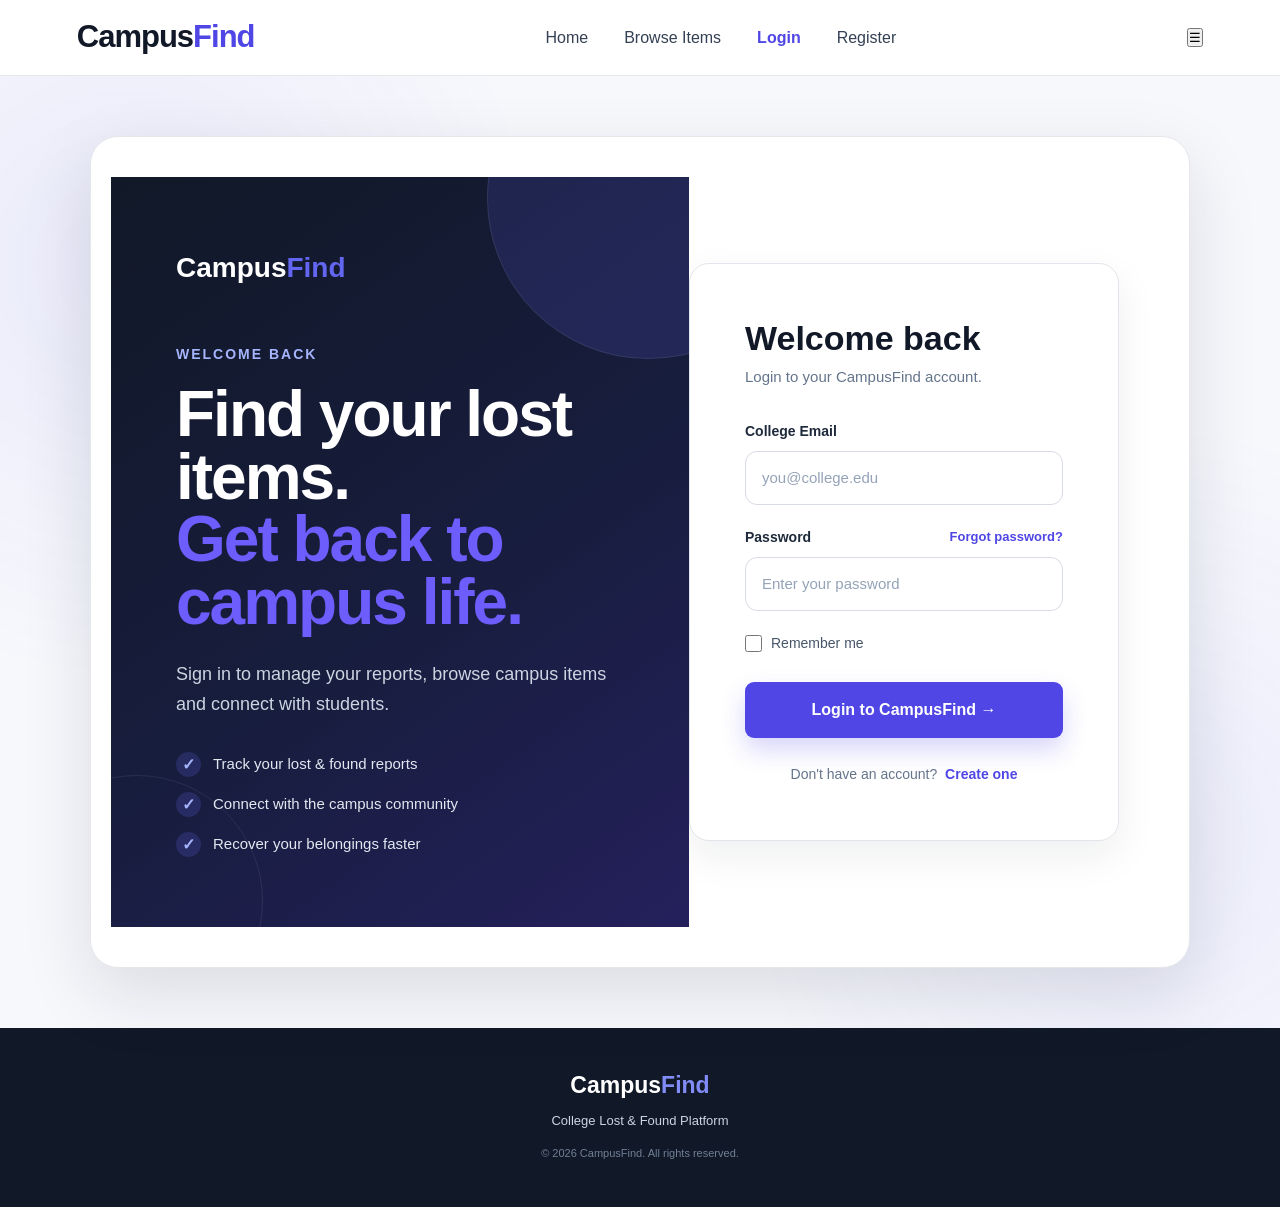
==== commit b7dd5e67: "Complete CampusFind frontend integration and claim workflow" ====
--- a/frontend/dashboard.html
+++ b/frontend/dashboard.html
@@ -24,6 +24,8 @@
             <a href="items.html">Browse Items</a>
             <a href="dashboard.html">Dashboard</a>
             <a href="report.html" class="nav-btn">Report Item</a>
+            <a href="#" id="logoutBtn">Logout</a>
+            <a href="profile.html">Profile</a>
         </div>
 
     </nav>
@@ -275,7 +277,30 @@
                     </div>
 
                 </div>
-
+                <!-- PENDING CLAIMS -->
+<div class="reports-panel" id="pendingClaimsPanel">
+
+    <div class="panel-heading">
+
+        <div>
+            <p class="small-title">CLAIMS</p>
+
+            <h2>
+                Pending Claims
+            </h2>
+        </div>
+
+    </div>
+
+    <div id="pendingClaimsList">
+
+        <p style="padding: 20px; color: #777;">
+            Loading claims...
+        </p>
+
+    </div>
+
+</div>
 
                 <div class="dashboard-tip">
 
--- a/frontend/css/style.css
+++ b/frontend/css/style.css
@@ -6140,4 +6140,1069 @@
         grid-template-columns: 1fr;
     }
 
+}
+/* =========================================================
+   LOGIN PAGE - PROFESSIONAL LAYOUT FIX
+   ========================================================= */
+
+.auth-page {
+    min-height: calc(100vh - 80px);
+    display: flex;
+    align-items: center;
+    justify-content: center;
+    padding: 60px 24px;
+    background:
+        radial-gradient(circle at 10% 20%, rgba(79, 70, 229, 0.08), transparent 30%),
+        radial-gradient(circle at 90% 80%, rgba(99, 102, 241, 0.08), transparent 30%),
+        #f7f8fc;
+    box-sizing: border-box;
+}
+
+.auth-container {
+    width: 100%;
+    max-width: 1100px;
+    min-height: 620px;
+    display: grid;
+    grid-template-columns: minmax(0, 1fr) minmax(420px, 480px);
+    background: #ffffff;
+    border: 1px solid #e5e7eb;
+    border-radius: 28px;
+    overflow: hidden;
+    box-shadow: 0 25px 70px rgba(15, 23, 42, 0.12);
+}
+
+/* LEFT PANEL */
+
+.auth-info {
+    min-width: 0;
+    padding: 70px 65px;
+    display: flex;
+    flex-direction: column;
+    justify-content: center;
+    background:
+        linear-gradient(145deg, #111827 0%, #171d3d 55%, #24205c 100%);
+    color: white;
+    position: relative;
+    overflow: hidden;
+}
+
+.auth-info::before {
+    content: "";
+    position: absolute;
+    width: 320px;
+    height: 320px;
+    border-radius: 50%;
+    background: rgba(99, 102, 241, 0.16);
+    top: -140px;
+    right: -120px;
+}
+
+.auth-info::after {
+    content: "";
+    position: absolute;
+    width: 250px;
+    height: 250px;
+    border-radius: 50%;
+    border: 1px solid rgba(255, 255, 255, 0.08);
+    bottom: -100px;
+    left: -100px;
+}
+
+.auth-brand {
+    position: relative;
+    z-index: 2;
+    font-size: 28px;
+    font-weight: 800;
+    margin-bottom: 55px;
+}
+
+.auth-brand span {
+    color: #6366f1;
+}
+
+.auth-info .small-title {
+    position: relative;
+    z-index: 2;
+    color: #a5b4fc;
+    font-size: 14px;
+    font-weight: 800;
+    letter-spacing: 2px;
+    margin-bottom: 18px;
+}
+
+.auth-info h1 {
+    position: relative;
+    z-index: 2;
+    max-width: 570px;
+    margin: 0 0 25px;
+    font-size: clamp(42px, 5vw, 68px);
+    line-height: 0.98;
+    letter-spacing: -2px;
+    font-weight: 800;
+    color: #ffffff;
+}
+
+.auth-info h1 span {
+    display: block;
+    color: #6d5dfc;
+}
+
+.auth-info > p:not(.small-title) {
+    position: relative;
+    z-index: 2;
+    max-width: 520px;
+    margin: 0 0 32px;
+    color: #cbd5e1;
+    font-size: 18px;
+    line-height: 1.7;
+}
+
+.auth-points {
+    position: relative;
+    z-index: 2;
+    display: flex;
+    flex-direction: column;
+    gap: 15px;
+}
+
+.auth-points div {
+    display: flex;
+    align-items: center;
+    gap: 12px;
+}
+
+.auth-points span {
+    width: 25px;
+    height: 25px;
+    display: flex;
+    align-items: center;
+    justify-content: center;
+    border-radius: 50%;
+    background: rgba(99, 102, 241, 0.2);
+    color: #a5b4fc;
+    font-weight: 800;
+}
+
+.auth-points p {
+    margin: 0;
+    color: #e2e8f0;
+    font-size: 15px;
+}
+
+
+/* RIGHT FORM CARD */
+
+.auth-card {
+    width: auto;
+    min-width: 0;
+    padding: 55px 55px;
+    display: flex;
+    flex-direction: column;
+    justify-content: center;
+    background: #ffffff;
+    box-sizing: border-box;
+}
+
+.auth-card-header {
+    margin-bottom: 32px;
+}
+
+.auth-card-header h2 {
+    margin: 0 0 8px;
+    color: #111827;
+    font-size: 34px;
+    line-height: 1.15;
+    font-weight: 800;
+}
+
+.auth-card-header p {
+    margin: 0;
+    color: #64748b;
+    font-size: 15px;
+}
+
+
+/* FORM */
+
+.auth-card form {
+    width: 100%;
+}
+
+.auth-card .form-group {
+    width: 100%;
+    margin-bottom: 22px;
+}
+
+.auth-card label {
+    display: block;
+    margin-bottom: 9px;
+    color: #1e293b;
+    font-size: 14px;
+    font-weight: 700;
+}
+
+.auth-card input[type="email"],
+.auth-card input[type="password"] {
+    width: 100%;
+    height: 54px;
+    padding: 0 16px;
+    box-sizing: border-box;
+    border: 1px solid #d7dce5;
+    border-radius: 12px;
+    outline: none;
+    background: #ffffff;
+    color: #111827;
+    font-size: 15px;
+    transition: 0.2s ease;
+}
+
+.auth-card input[type="email"]:focus,
+.auth-card input[type="password"]:focus {
+    border-color: #6366f1;
+    box-shadow: 0 0 0 4px rgba(99, 102, 241, 0.10);
+}
+
+.auth-card input::placeholder {
+    color: #94a3b8;
+}
+
+
+/* PASSWORD LABEL */
+
+.password-label {
+    display: flex;
+    justify-content: space-between;
+    align-items: center;
+    gap: 15px;
+}
+
+.password-label label {
+    margin-bottom: 0;
+}
+
+.password-label a {
+    color: #4f46e5;
+    font-size: 13px;
+    font-weight: 700;
+    text-decoration: none;
+}
+
+.password-label a:hover {
+    text-decoration: underline;
+}
+
+
+/* REMEMBER ME */
+
+.remember-me {
+    display: flex !important;
+    align-items: center;
+    gap: 9px;
+    margin: 2px 0 24px !important;
+    cursor: pointer;
+    color: #475569 !important;
+    font-weight: 500 !important;
+}
+
+.remember-me input {
+    width: 17px;
+    height: 17px;
+    accent-color: #4f46e5;
+    cursor: pointer;
+}
+
+
+/* LOGIN BUTTON */
+
+.auth-submit {
+    width: 100%;
+    height: 56px;
+    border: none;
+    border-radius: 13px;
+    background: linear-gradient(135deg, #4f46e5, #6366f1);
+    color: white;
+    font-size: 16px;
+    font-weight: 750;
+    cursor: pointer;
+    box-shadow: 0 12px 25px rgba(79, 70, 229, 0.22);
+    transition: transform 0.2s ease, box-shadow 0.2s ease;
+}
+
+.auth-submit:hover {
+    transform: translateY(-2px);
+    box-shadow: 0 16px 30px rgba(79, 70, 229, 0.30);
+}
+
+.auth-submit:active {
+    transform: translateY(0);
+}
+
+
+/* CREATE ACCOUNT */
+
+.auth-switch {
+    margin-top: 25px;
+    text-align: center;
+    color: #64748b;
+    font-size: 14px;
+    line-height: 1.6;
+}
+
+.auth-switch a {
+    color: #4f46e5;
+    font-weight: 750;
+    text-decoration: none;
+    margin-left: 4px;
+}
+
+.auth-switch a:hover {
+    text-decoration: underline;
+}
+
+
+/* FOOTER */
+
+.auth-page + footer {
+    margin-top: 0;
+}
+
+
+/* =========================================================
+   TABLET
+   ========================================================= */
+
+@media (max-width: 900px) {
+
+    .auth-container {
+        max-width: 650px;
+        grid-template-columns: 1fr;
+    }
+
+    .auth-info {
+        padding: 45px 45px;
+    }
+
+    .auth-brand {
+        margin-bottom: 35px;
+    }
+
+    .auth-info h1 {
+        font-size: 48px;
+    }
+
+    .auth-card {
+        padding: 45px;
+    }
+}
+
+
+/* =========================================================
+   MOBILE
+   ========================================================= */
+
+@media (max-width: 600px) {
+
+    .auth-page {
+        padding: 25px 15px;
+    }
+
+    .auth-container {
+        border-radius: 20px;
+        min-height: auto;
+    }
+
+    .auth-info {
+        padding: 38px 28px;
+    }
+
+    .auth-brand {
+        font-size: 24px;
+        margin-bottom: 30px;
+    }
+
+    .auth-info h1 {
+        font-size: 40px;
+        letter-spacing: -1px;
+    }
+
+    .auth-info > p:not(.small-title) {
+        font-size: 16px;
+    }
+
+    .auth-card {
+        padding: 35px 28px;
+    }
+
+    .auth-card-header h2 {
+        font-size: 30px;
+    }
+
+    .password-label {
+        align-items: flex-start;
+    }
+
+    .password-label a {
+        font-size: 12px;
+    }
+}
+/* =========================================================
+   CAMPUSFIND — PROFESSIONAL REPORT PAGE
+   Final UI Override
+   Paste at the VERY BOTTOM of style.css
+   ========================================================= */
+
+/* ---------- REPORT PAGE BACKGROUND ---------- */
+
+body:has(.report-hero) {
+    background: #f7f8fc !important;
+    color: #111827 !important;
+}
+
+
+/* ---------- HERO ---------- */
+
+.report-hero {
+    position: relative !important;
+    padding: 55px 24px 70px !important;
+    min-height: 230px !important;
+
+    background:
+        radial-gradient(
+            circle at 8% 80%,
+            rgba(99, 102, 241, .10),
+            transparent 230px
+        ),
+        radial-gradient(
+            circle at 92% 20%,
+            rgba(99, 102, 241, .12),
+            transparent 250px
+        ),
+        linear-gradient(
+            135deg,
+            #f5f6ff 0%,
+            #ffffff 55%,
+            #f2f1ff 100%
+        ) !important;
+
+    border-bottom: 1px solid #e8eaf2 !important;
+}
+
+.report-hero .hero-content {
+    width: 100% !important;
+    max-width: 1000px !important;
+    margin: 0 auto !important;
+
+    text-align: center !important;
+}
+
+.report-hero .hero-badge,
+.report-hero .badge {
+    display: inline-flex !important;
+    align-items: center !important;
+    justify-content: center !important;
+
+    padding: 10px 20px !important;
+
+    border-radius: 999px !important;
+
+    background: rgba(255,255,255,.9) !important;
+
+    color: #4f46e5 !important;
+
+    font-size: 13px !important;
+    font-weight: 800 !important;
+
+    letter-spacing: 1px !important;
+
+    box-shadow:
+        0 8px 25px rgba(79,70,229,.08) !important;
+
+    margin-bottom: 22px !important;
+}
+
+.report-hero h1 {
+    margin: 0 !important;
+
+    font-size: clamp(42px, 6vw, 68px) !important;
+    line-height: 1.05 !important;
+
+    letter-spacing: -2.5px !important;
+
+    font-weight: 850 !important;
+
+    color: #111827 !important;
+}
+
+.report-hero h1 span {
+    color: #5146e5 !important;
+}
+
+.report-hero .hero-content > p {
+    max-width: 760px !important;
+
+    margin: 20px auto 0 !important;
+
+    color: #64748b !important;
+
+    font-size: 18px !important;
+    line-height: 1.6 !important;
+}
+
+
+/* =========================================================
+   MAIN REPORT AREA
+   ========================================================= */
+
+.report-container,
+.report-layout,
+.report-content {
+    width: min(1120px, calc(100% - 40px)) !important;
+    margin: 0 auto !important;
+}
+
+.report-container {
+    display: grid !important;
+
+    grid-template-columns:
+        minmax(0, 1fr)
+        345px !important;
+
+    gap: 26px !important;
+
+    align-items: start !important;
+
+    padding: 45px 0 70px !important;
+}
+
+
+/* =========================================================
+   FORM CARD
+   ========================================================= */
+
+.report-form,
+.report-form-card,
+.report-card {
+    background: #ffffff !important;
+
+    border: 1px solid #e4e7ef !important;
+
+    border-radius: 20px !important;
+
+    padding: 32px !important;
+
+    box-shadow:
+        0 12px 35px rgba(15,23,42,.06) !important;
+}
+
+
+/* FORM HEADER */
+
+.report-form-header {
+    display: flex !important;
+    align-items: flex-start !important;
+    gap: 15px !important;
+
+    margin-bottom: 30px !important;
+}
+
+.report-form-icon {
+    width: 48px !important;
+    height: 48px !important;
+
+    flex-shrink: 0 !important;
+
+    display: flex !important;
+    align-items: center !important;
+    justify-content: center !important;
+
+    border-radius: 14px !important;
+
+    background: #eef0ff !important;
+
+    color: #5146e5 !important;
+
+    font-size: 22px !important;
+}
+
+.report-form-header h2 {
+    margin: 0 !important;
+
+    color: #111827 !important;
+
+    font-size: 25px !important;
+
+    line-height: 1.2 !important;
+}
+
+.report-form-header p {
+    margin: 7px 0 0 !important;
+
+    color: #64748b !important;
+
+    font-size: 14px !important;
+
+    line-height: 1.5 !important;
+}
+
+
+/* =========================================================
+   FORM FIELDS
+   ========================================================= */
+
+.report-form .form-group,
+.report-card .form-group {
+    margin-bottom: 22px !important;
+}
+
+.report-form label,
+.report-card label {
+    display: block !important;
+
+    margin-bottom: 8px !important;
+
+    color: #1e293b !important;
+
+    font-size: 14px !important;
+
+    font-weight: 750 !important;
+}
+
+.report-form input,
+.report-form select,
+.report-form textarea,
+.report-card input,
+.report-card select,
+.report-card textarea {
+    width: 100% !important;
+
+    box-sizing: border-box !important;
+
+    border: 1px solid #d9deea !important;
+
+    border-radius: 11px !important;
+
+    background: #ffffff !important;
+
+    color: #111827 !important;
+
+    font-family: inherit !important;
+
+    font-size: 15px !important;
+
+    transition:
+        border-color .2s ease,
+        box-shadow .2s ease,
+        background .2s ease !important;
+}
+
+.report-form input,
+.report-form select,
+.report-card input,
+.report-card select {
+    height: 54px !important;
+
+    padding: 0 15px !important;
+}
+
+.report-form textarea,
+.report-card textarea {
+    min-height: 125px !important;
+
+    padding: 14px 15px !important;
+
+    resize: vertical !important;
+}
+
+.report-form input::placeholder,
+.report-form textarea::placeholder,
+.report-card input::placeholder,
+.report-card textarea::placeholder {
+    color: #a0a9ba !important;
+}
+
+.report-form input:focus,
+.report-form select:focus,
+.report-form textarea:focus,
+.report-card input:focus,
+.report-card select:focus,
+.report-card textarea:focus {
+    outline: none !important;
+
+    border-color: #6366f1 !important;
+
+    box-shadow:
+        0 0 0 4px rgba(99,102,241,.10) !important;
+}
+
+
+/* =========================================================
+   LOST / FOUND SELECTOR
+   ========================================================= */
+
+.item-status,
+.status-options,
+.report-status {
+    display: grid !important;
+
+    grid-template-columns: 1fr 1fr !important;
+
+    gap: 14px !important;
+
+    margin-bottom: 25px !important;
+}
+
+.item-status label,
+.status-options label,
+.report-status label {
+    margin: 0 !important;
+}
+
+.item-status label,
+.status-options label,
+.report-status label,
+.item-status .option,
+.status-options .option {
+    min-height: 62px !important;
+
+    display: flex !important;
+    align-items: center !important;
+
+    padding: 0 18px !important;
+
+    box-sizing: border-box !important;
+
+    border: 1px solid #dce1eb !important;
+
+    border-radius: 12px !important;
+
+    background: #ffffff !important;
+
+    cursor: pointer !important;
+
+    transition: .2s ease !important;
+}
+
+.item-status label:hover,
+.status-options label:hover,
+.report-status label:hover {
+    border-color: #a5b4fc !important;
+
+    background: #fafaff !important;
+}
+
+.item-status input:checked + label,
+.status-options input:checked + label,
+.report-status input:checked + label {
+    border-color: #6366f1 !important;
+
+    background: #f1f2ff !important;
+
+    box-shadow:
+        0 0 0 3px rgba(99,102,241,.08) !important;
+}
+
+
+/* =========================================================
+   TWO FIELD ROW
+   ========================================================= */
+
+.form-row {
+    display: grid !important;
+
+    grid-template-columns: 1fr 1fr !important;
+
+    gap: 18px !important;
+}
+
+
+/* =========================================================
+   SIDEBAR
+   ========================================================= */
+
+.report-sidebar {
+    display: flex !important;
+
+    flex-direction: column !important;
+
+    gap: 20px !important;
+}
+
+.sidebar-card,
+.report-sidebar > div {
+    background: #ffffff !important;
+
+    border: 1px solid #e4e7ef !important;
+
+    border-radius: 18px !important;
+
+    padding: 26px !important;
+
+    box-shadow:
+        0 10px 30px rgba(15,23,42,.05) !important;
+}
+
+.sidebar-card-icon {
+    width: 44px !important;
+    height: 44px !important;
+
+    display: flex !important;
+    align-items: center !important;
+    justify-content: center !important;
+
+    margin-bottom: 16px !important;
+
+    border-radius: 50% !important;
+
+    background: #f1f2ff !important;
+
+    font-size: 21px !important;
+}
+
+.sidebar-card h3 {
+    margin: 0 0 10px !important;
+
+    color: #111827 !important;
+
+    font-size: 19px !important;
+}
+
+.sidebar-card p {
+    margin: 0 !important;
+
+    color: #64748b !important;
+
+    font-size: 14px !important;
+
+    line-height: 1.65 !important;
+}
+
+.sidebar-card ul {
+    margin: 16px 0 0 !important;
+
+    padding: 0 !important;
+
+    list-style: none !important;
+}
+
+.sidebar-card li {
+    position: relative !important;
+
+    margin-bottom: 12px !important;
+
+    padding-left: 27px !important;
+
+    color: #334155 !important;
+
+    font-size: 14px !important;
+
+    line-height: 1.45 !important;
+}
+
+.sidebar-card li::before {
+    content: "✓" !important;
+
+    position: absolute !important;
+
+    left: 0 !important;
+    top: 0 !important;
+
+    width: 19px !important;
+    height: 19px !important;
+
+    display: flex !important;
+    align-items: center !important;
+    justify-content: center !important;
+
+    border-radius: 50% !important;
+
+    background: #5b54ed !important;
+
+    color: #ffffff !important;
+
+    font-size: 11px !important;
+
+    font-weight: 800 !important;
+}
+
+
+/* =========================================================
+   PHOTO UPLOAD
+   ========================================================= */
+
+.upload-box,
+.file-upload,
+.image-upload {
+    width: 100% !important;
+
+    min-height: 100px !important;
+
+    box-sizing: border-box !important;
+
+    display: flex !important;
+
+    align-items: center !important;
+
+    justify-content: center !important;
+
+    text-align: center !important;
+
+    border: 1.5px dashed #b9c1d4 !important;
+
+    border-radius: 12px !important;
+
+    background: #fafbfe !important;
+
+    cursor: pointer !important;
+
+    transition: .2s ease !important;
+}
+
+.upload-box:hover,
+.file-upload:hover,
+.image-upload:hover {
+    border-color: #6366f1 !important;
+
+    background: #f7f7ff !important;
+}
+
+
+/* =========================================================
+   SUBMIT BUTTON
+   ========================================================= */
+
+.submit-report-btn {
+    width: 100% !important;
+
+    min-height: 54px !important;
+
+    border: none !important;
+
+    border-radius: 11px !important;
+
+    background:
+        linear-gradient(
+            135deg,
+            #4f46e5,
+            #6366f1
+        ) !important;
+
+    color: #ffffff !important;
+
+    font-family: inherit !important;
+
+    font-size: 15px !important;
+
+    font-weight: 800 !important;
+
+    cursor: pointer !important;
+
+    box-shadow:
+        0 12px 25px rgba(79,70,229,.20) !important;
+
+    transition:
+        transform .2s ease,
+        box-shadow .2s ease !important;
+}
+
+.submit-report-btn:hover {
+    transform: translateY(-2px) !important;
+
+    box-shadow:
+        0 16px 30px rgba(79,70,229,.28) !important;
+}
+
+.submit-report-btn:active {
+    transform: translateY(0) !important;
+}
+
+
+/* =========================================================
+   REQUIRED FIELD
+   ========================================================= */
+
+.report-form label.required::after,
+.report-card label.required::after {
+    content: " *" !important;
+
+    color: #ef4444 !important;
+}
+
+
+/* =========================================================
+   FOOTER
+   ========================================================= */
+
+body:has(.report-hero) footer {
+    margin-top: 0 !important;
+
+    border-top: 1px solid #e5e7eb !important;
+
+    background: #ffffff !important;
+}
+
+
+/* =========================================================
+   RESPONSIVE
+   ========================================================= */
+
+@media (max-width: 900px) {
+
+    .report-container {
+        grid-template-columns: 1fr !important;
+    }
+
+    .report-sidebar {
+        display: grid !important;
+
+        grid-template-columns: 1fr 1fr !important;
+    }
+}
+
+
+@media (max-width: 650px) {
+
+    .report-hero {
+        padding: 40px 18px 50px !important;
+    }
+
+    .report-hero h1 {
+        font-size: 42px !important;
+        letter-spacing: -1.5px !important;
+    }
+
+    .report-hero .hero-content > p {
+        font-size: 16px !important;
+    }
+
+    .report-container,
+    .report-layout,
+    .report-content {
+        width: calc(100% - 24px) !important;
+    }
+
+    .report-container {
+        padding: 25px 0 45px !important;
+    }
+
+    .report-form,
+    .report-form-card,
+    .report-card {
+        padding: 22px !important;
+        border-radius: 16px !important;
+    }
+
+    .form-row {
+        grid-template-columns: 1fr !important;
+        gap: 0 !important;
+    }
+
+    .item-status,
+    .status-options,
+    .report-status {
+        grid-template-columns: 1fr !important;
+    }
+
+    .report-sidebar {
+        grid-template-columns: 1fr !important;
+    }
 }
